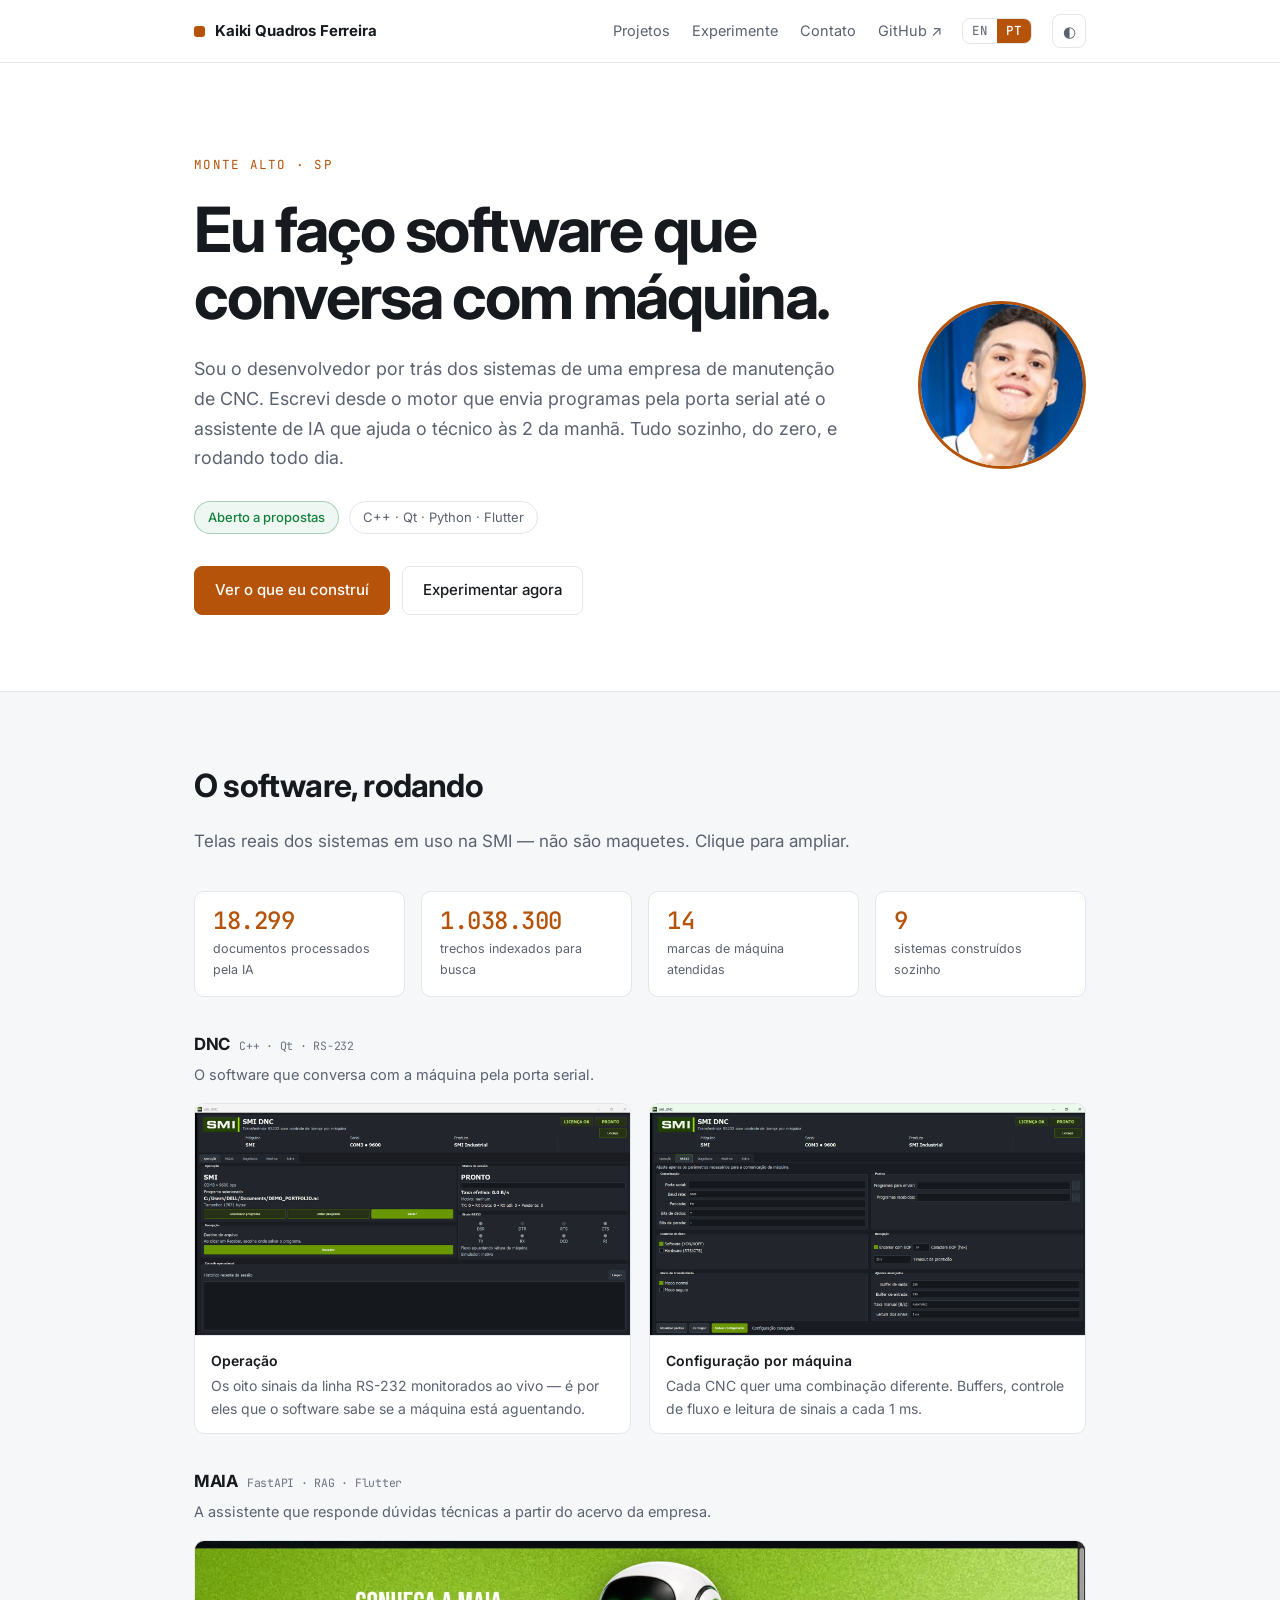
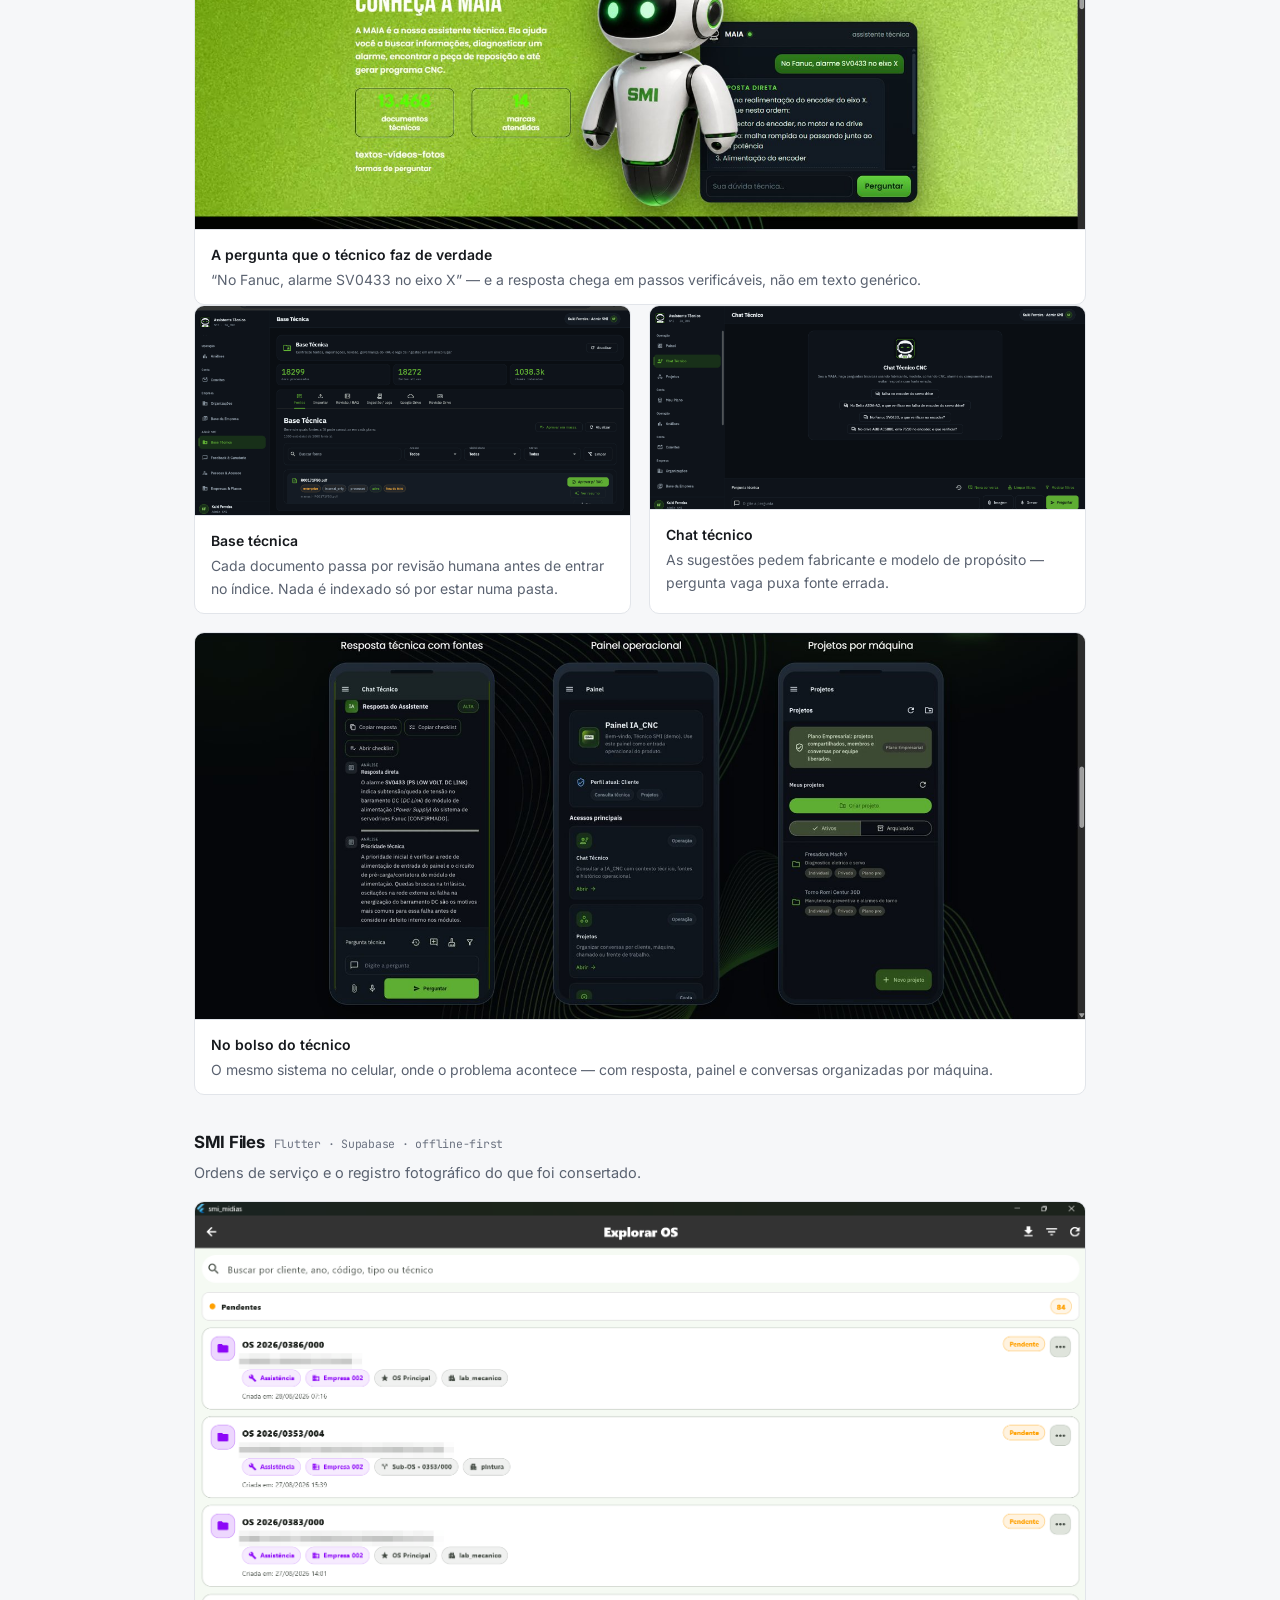
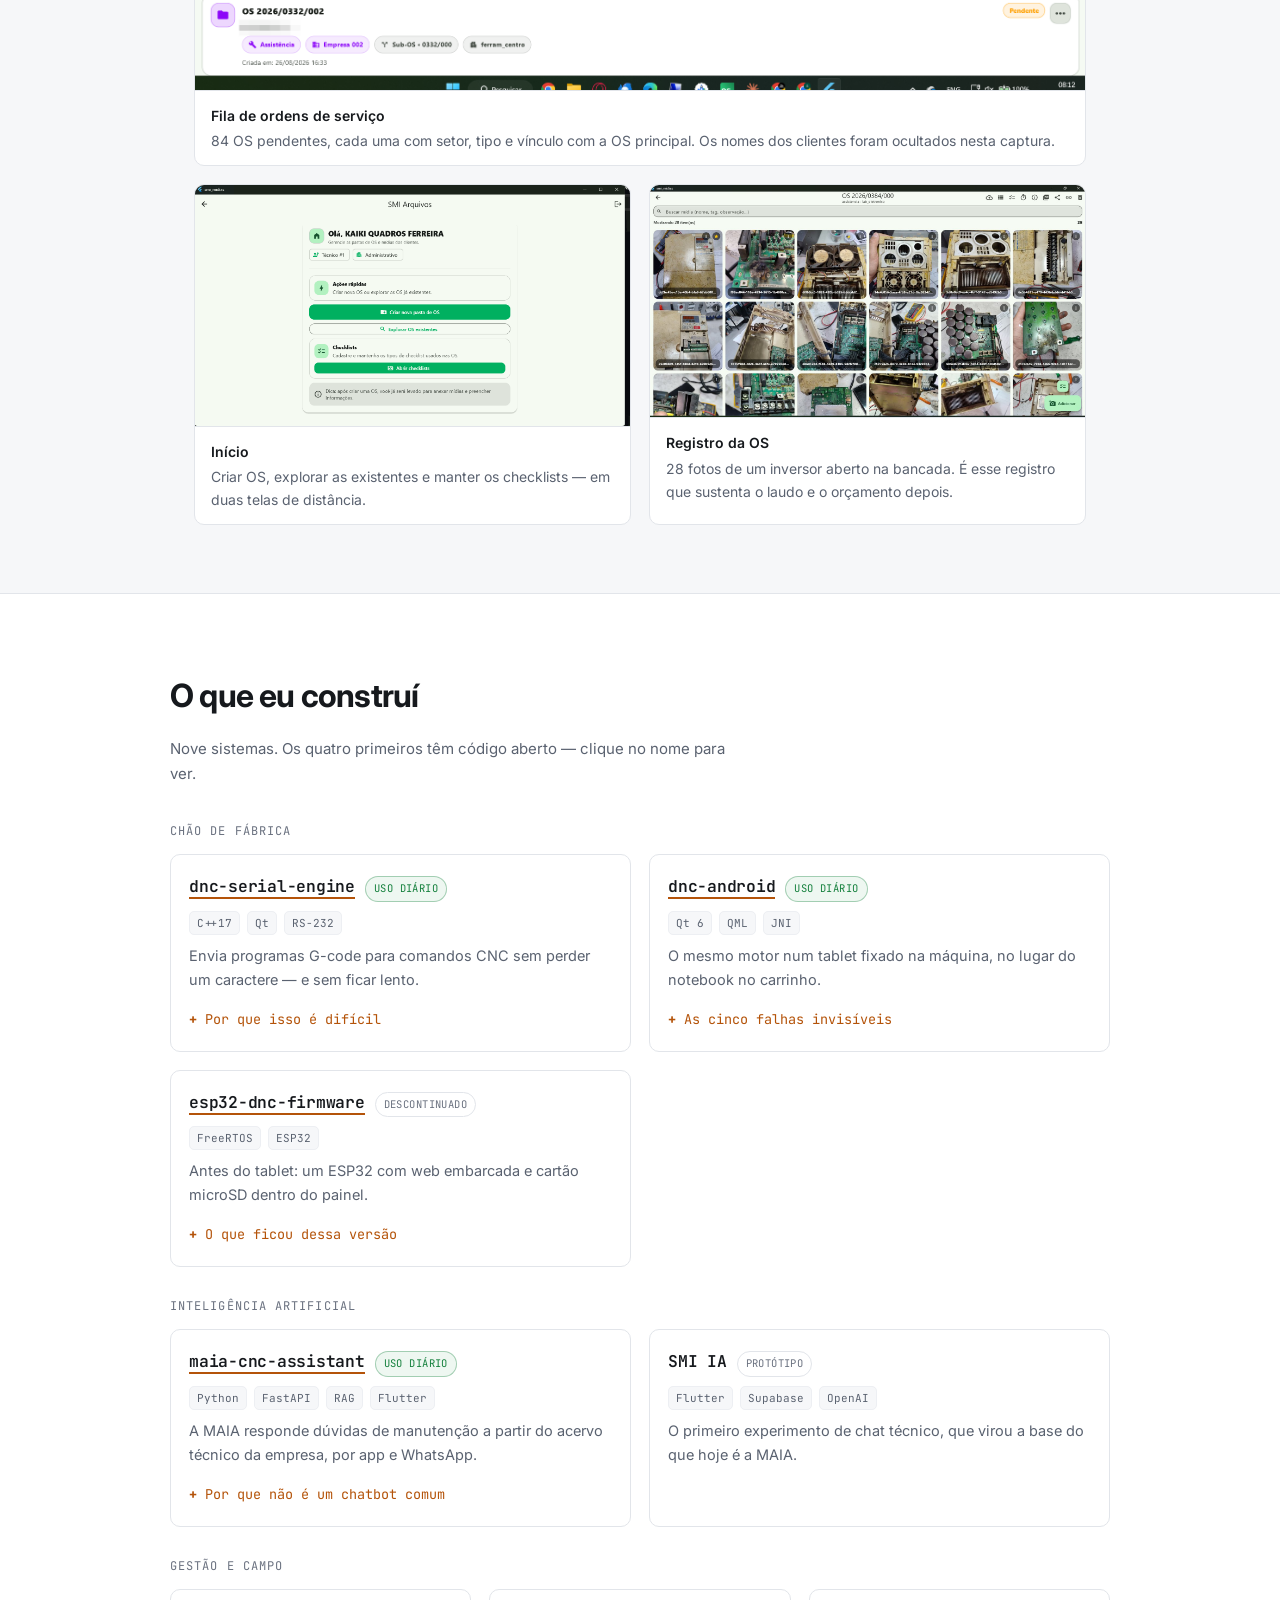
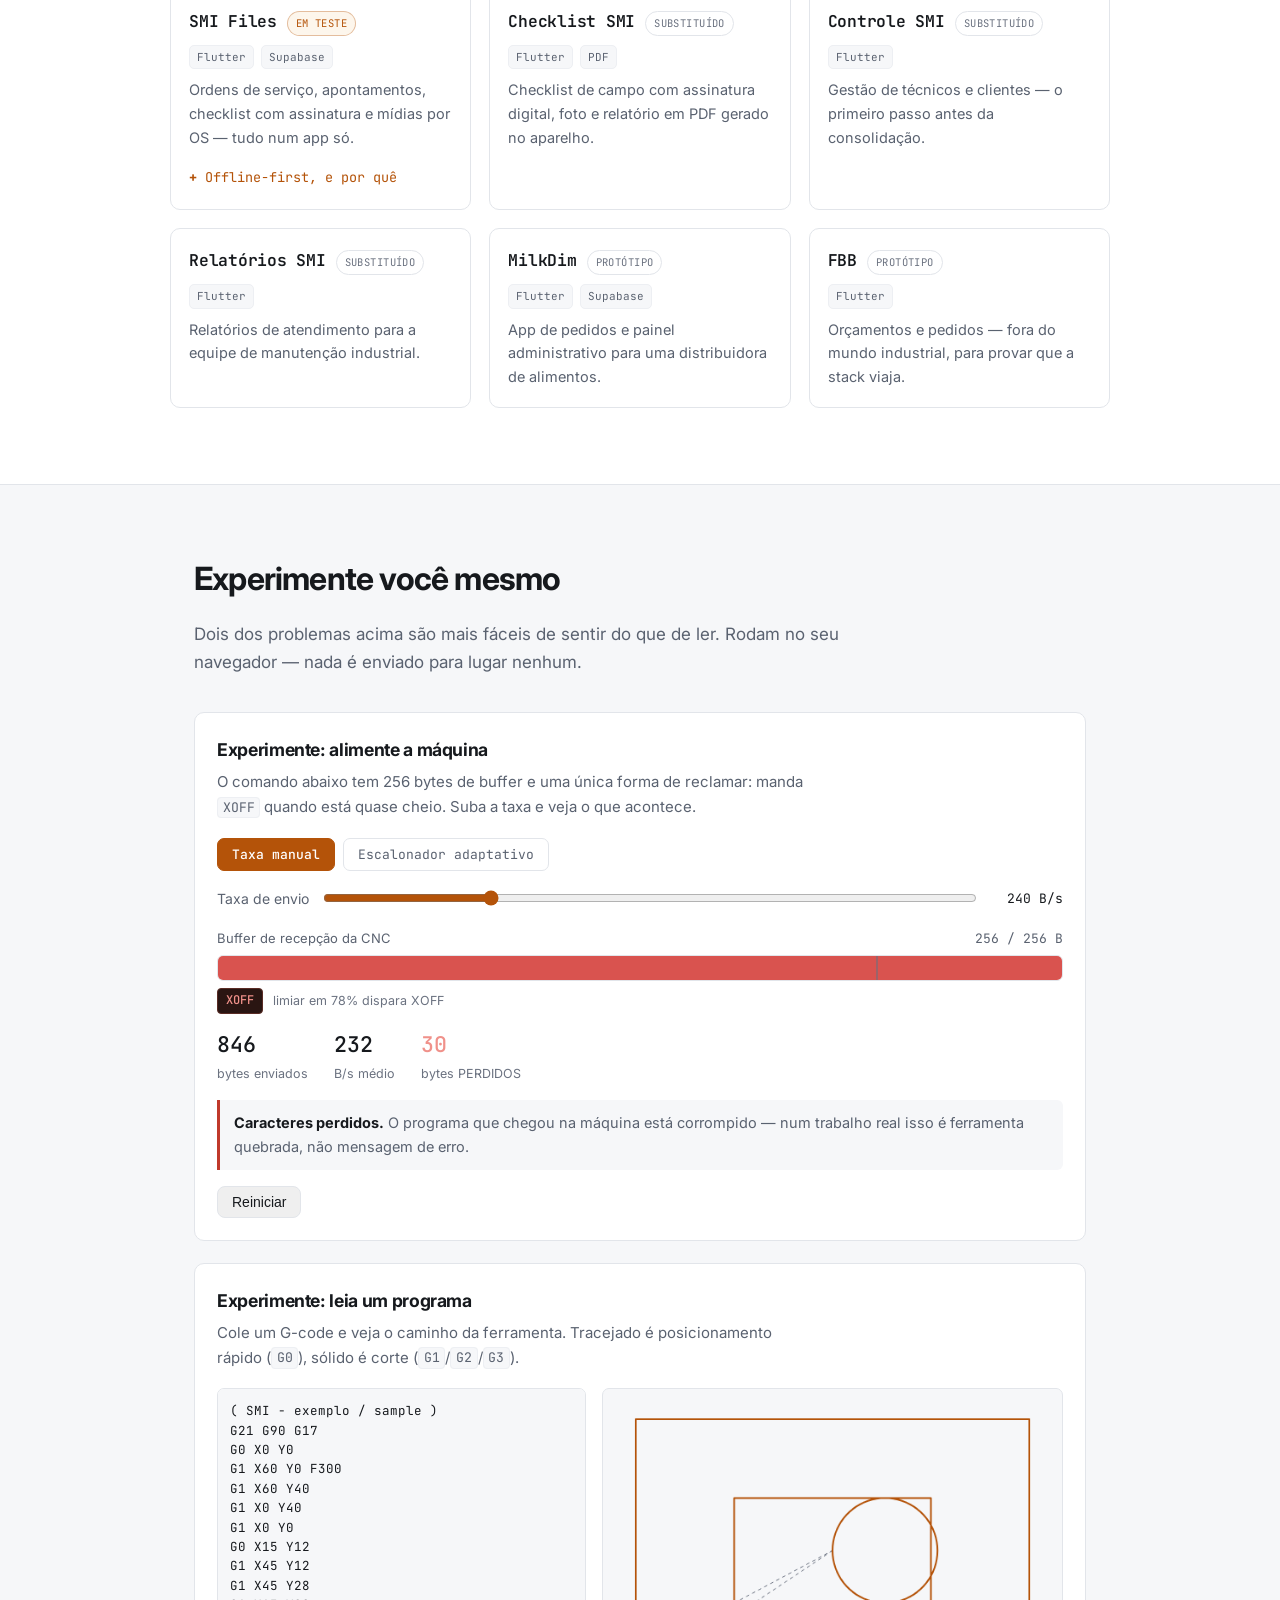
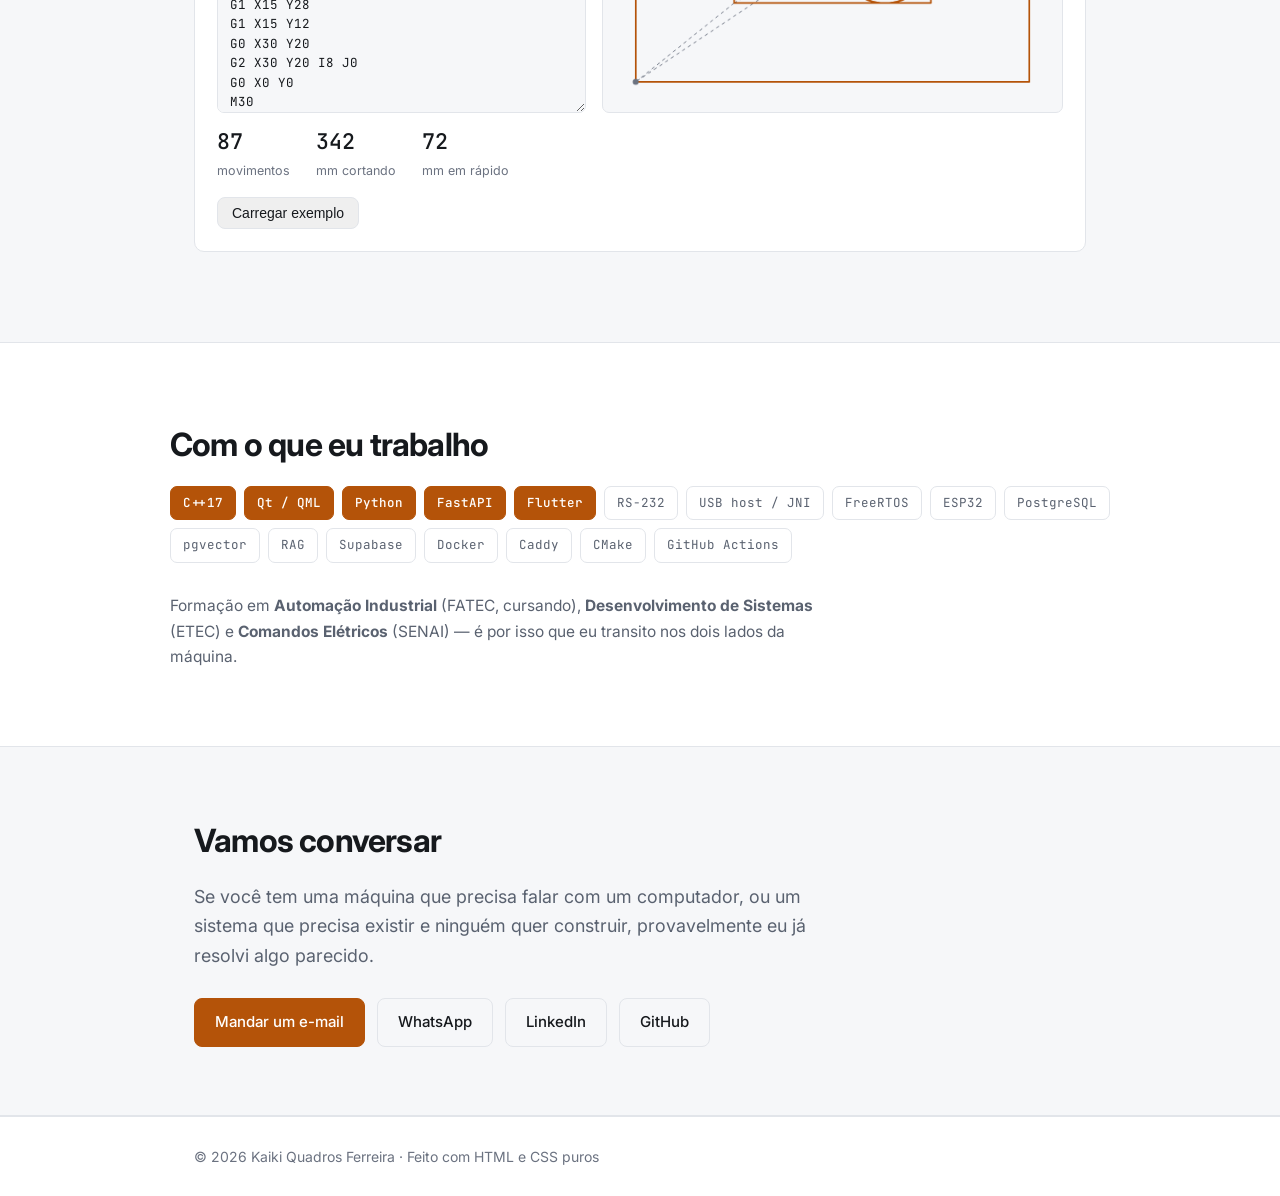
==== pt.html @ d622199d "Add the work-order queue with customer names obscured Pixelated rather than blurred: a gaussian blur" ====
<!doctype html>
<html lang="pt-BR">
<head>
<meta charset="utf-8">
<meta name="viewport" content="width=device-width, initial-scale=1">
<title>Kaiki Quadros Ferreira — Sistemas Industriais, Embarcados e IA</title>
<meta name="description" content="Engenheiro de software que constrói sistemas para máquinas CNC: protocolos RS-232, clientes Android e desktop, e RAG sobre acervos técnicos. C++, Qt, QML, Python, FastAPI.">
<meta name="theme-color" content="#0d1117">
<link rel="icon" href="./favicon.svg" type="image/svg+xml">

<meta property="og:type" content="website">
<meta property="og:title" content="Kaiki Quadros Ferreira — Sistemas Industriais, Embarcados e IA">
<meta property="og:description" content="Engenheiro de software onde o software encontra a máquina. Protocolos seriais de CNC, clientes Android e desktop, e IA sobre acervos técnicos.">
<meta property="og:url" content="https://dev-kaiki.github.io/pt.html">
<meta name="twitter:card" content="summary">

<link rel="alternate" hreflang="en" href="https://dev-kaiki.github.io/">
<link rel="alternate" hreflang="pt-BR" href="https://dev-kaiki.github.io/pt.html">
<link rel="alternate" hreflang="x-default" href="https://dev-kaiki.github.io/">

<link rel="preconnect" href="https://fonts.googleapis.com">
<link rel="preconnect" href="https://fonts.gstatic.com" crossorigin>
<link href="https://fonts.googleapis.com/css2?family=Inter:wght@400;500;600;700&family=JetBrains+Mono:wght@400;500&display=swap" rel="stylesheet">
<link rel="stylesheet" href="./styles.css">
</head>
<body>

<a class="skip" href="#main">Pular para o conteúdo</a>

<header class="topbar">
  <div class="wrap row">
    <a class="brand" href="./pt.html"><span class="brand-mark"></span>Kaiki&nbsp;Quadros&nbsp;Ferreira</a>
    <nav class="nav">
      <a href="#work">Projetos</a>
      <a href="#demos">Experimente</a>
      <a href="#contact">Contato</a>
      <a class="ext" href="https://github.com/dev-kaiki" target="_blank" rel="noopener">GitHub ↗</a>
    </nav>
    <p class="lang" aria-label="Idioma">
      <a href="./" hreflang="en" lang="en">EN</a><span class="lang-on" aria-current="true">PT</span>
    </p>
    <button id="theme" class="icon-btn" aria-label="Alternar tema" title="Alternar tema">◐</button>
  </div>
</header>

<main id="main">

  <!-- ============ HERO ============ -->
  <section class="hero">
    <div class="wrap hero-grid">
      <div>
        <p class="kicker">Monte Alto · SP</p>
        <h1>Eu faço software que<br>conversa com máquina.</h1>
        <p class="lede">
          Sou o desenvolvedor por trás dos sistemas de uma empresa de manutenção de CNC. Escrevi
          desde o motor que envia programas pela porta serial até o assistente de IA que ajuda o
          técnico às 2 da manhã. Tudo sozinho, do zero, e rodando todo dia.
        </p>
        <p class="meta">
          <span class="pill pill-on">Aberto a propostas</span>
          <span class="pill">C++ · Qt · Python · Flutter</span>
        </p>
        <p class="cta">
          <a class="btn btn-primary" href="#work">Ver o que eu construí</a>
          <a class="btn" href="#demos">Experimentar agora</a>
        </p>
      </div>
      <img class="avatar" src="./assets/kaiki.jpg" alt="Kaiki Quadros Ferreira" width="440" height="440">
    </div>
  </section>

  <!-- ============ VITRINE ============ -->
  <section class="band">
    <div class="wrap">
      <h2 class="band-title">O software, rodando</h2>
      <p class="band-lede">
        Telas reais dos sistemas em uso na SMI — não são maquetes. Clique para ampliar.
      </p>

      <div class="figures">
        <div class="fig"><b>18.299</b><span>documentos processados pela IA</span></div>
        <div class="fig"><b>1.038.300</b><span>trechos indexados para busca</span></div>
        <div class="fig"><b>14</b><span>marcas de máquina atendidas</span></div>
        <div class="fig"><b>9</b><span>sistemas construídos sozinho</span></div>
      </div>

      <div class="shot-group">
        <h3>DNC<span class="st">C++ · Qt · RS-232</span></h3>
        <p class="gl">O software que conversa com a máquina pela porta serial.</p>
        <div class="shots-2">
          <figure class="shot">
            <img src="./assets/dnc-operacao.png" alt="Tela de operação do DNC: programa carregado, status da sessão e LEDs dos sinais RS-232" loading="lazy">
            <figcaption><b>Operação</b>Os oito sinais da linha RS-232 monitorados ao vivo — é por eles que o software sabe se a máquina está aguentando.</figcaption>
          </figure>
          <figure class="shot">
            <img src="./assets/dnc-rs232.png" alt="Configuração RS-232: baud, paridade, controle de fluxo, EOF, buffers e timing" loading="lazy">
            <figcaption><b>Configuração por máquina</b>Cada CNC quer uma combinação diferente. Buffers, controle de fluxo e leitura de sinais a cada 1&nbsp;ms.</figcaption>
          </figure>
        </div>
      </div>

      <div class="shot-group">
        <h3>MAIA<span class="st">FastAPI · RAG · Flutter</span></h3>
        <p class="gl">A assistente que responde dúvidas técnicas a partir do acervo da empresa.</p>
        <figure class="shot">
          <img src="./assets/maia-apresentacao.jpg" alt="Apresentação da MAIA com exemplo de pergunta sobre alarme SV0433 em comando Fanuc e a resposta técnica" loading="lazy">
          <figcaption><b>A pergunta que o técnico faz de verdade</b>“No Fanuc, alarme SV0433 no eixo X” — e a resposta chega em passos verificáveis, não em texto genérico.</figcaption>
        </figure>
        <div class="shots-2">
          <figure class="shot">
            <img src="./assets/maia-base-tecnica.png" alt="Painel da base técnica: 18.299 documentos processados, 18.272 fontes ativas e 1.038.300 trechos indexados" loading="lazy">
            <figcaption><b>Base técnica</b>Cada documento passa por revisão humana antes de entrar no índice. Nada é indexado só por estar numa pasta.</figcaption>
          </figure>
          <figure class="shot">
            <img src="./assets/maia-chat.png" alt="Tela inicial do chat técnico da MAIA com sugestões de perguntas sobre encoder, servo drive e alarmes" loading="lazy">
            <figcaption><b>Chat técnico</b>As sugestões pedem fabricante e modelo de propósito — pergunta vaga puxa fonte errada.</figcaption>
          </figure>
        </div>
        <figure class="shot" style="margin-top:18px">
          <img src="./assets/maia-mobile.jpg" alt="Três telas do aplicativo móvel: resposta com fontes, painel operacional e projetos por máquina" loading="lazy">
          <figcaption><b>No bolso do técnico</b>O mesmo sistema no celular, onde o problema acontece — com resposta, painel e conversas organizadas por máquina.</figcaption>
        </figure>
      </div>

      <div class="shot-group">
        <h3>SMI Files<span class="st">Flutter · Supabase · offline-first</span></h3>
        <p class="gl">Ordens de serviço e o registro fotográfico do que foi consertado.</p>
        <figure class="shot">
          <img src="./assets/smifiles-os.png" alt="Lista de ordens de serviço pendentes, com número, setor e data de cada uma; os nomes dos clientes estão ocultados" loading="lazy">
          <figcaption><b>Fila de ordens de serviço</b>84 OS pendentes, cada uma com setor, tipo e vínculo com a OS principal. Os nomes dos clientes foram ocultados nesta captura.</figcaption>
        </figure>
        <div class="shots-2" style="margin-top:18px">
          <figure class="shot">
            <img src="./assets/smifiles-home.png" alt="Tela inicial do SMI Files com ações para criar ordem de serviço, explorar OS e abrir checklists" loading="lazy">
            <figcaption><b>Início</b>Criar OS, explorar as existentes e manter os checklists — em duas telas de distância.</figcaption>
          </figure>
          <figure class="shot">
            <img src="./assets/smifiles-midias.jpg" alt="Galeria de 28 fotos de um inversor de frequência em manutenção, organizadas dentro de uma ordem de serviço" loading="lazy">
            <figcaption><b>Registro da OS</b>28 fotos de um inversor aberto na bancada. É esse registro que sustenta o laudo e o orçamento depois.</figcaption>
          </figure>
        </div>
      </div>
    </div>
  </section>

  <!-- ============ PROJETOS ============ -->
  <section id="work" class="wrap section">
    <h2 class="sec-title">O que eu construí</h2>
    <p class="sec-note">
      Nove sistemas. Os quatro primeiros têm código aberto — clique no nome para ver.
    </p>

    <p class="subhead">Chão de fábrica</p>
    <div class="pgrid">

      <article class="card">
        <div class="card-h">
          <h3><a href="https://github.com/dev-kaiki/dnc-serial-engine" target="_blank" rel="noopener">dnc-serial-engine</a></h3>
          <span class="badge-state is-live">uso diário</span>
        </div>
        <p class="tags"><span>C++17</span><span>Qt</span><span>RS-232</span></p>
        <p>Envia programas G-code para comandos CNC sem perder um caractere — e sem ficar lento.</p>
        <details class="more">
          <summary>Por que isso é difícil</summary>
          <div class="more-body">
            <p>
              Um comando dos anos 80 tem alguns kilobytes de buffer e nenhuma forma de dizer o
              quanto está cheio. Você recebe um único aviso — <code>XOFF</code> — e ele chega atrasado.
            </p>
            <p>
              Rápido demais, a máquina perde caracteres em silêncio enquanto corta aço. Devagar
              demais, um trabalho de 40 minutos vira quatro horas. O motor trata isso como
              <strong>malha de controle</strong>: acelera enquanto a máquina drena, recua no instante
              do <code>XOFF</code>.
            </p>
            <p>
              O <a href="https://github.com/dev-kaiki/dnc-serial-engine/tree/main/docs/engineering-log" target="_blank" rel="noopener">diário de engenharia</a>
              registra a depuração em máquina rodando — inclusive a correção que criou um novo problema.
            </p>
          </div>
        </details>
      </article>

      <article class="card">
        <div class="card-h">
          <h3><a href="https://github.com/dev-kaiki/dnc-android" target="_blank" rel="noopener">dnc-android</a></h3>
          <span class="badge-state is-live">uso diário</span>
        </div>
        <p class="tags"><span>Qt 6</span><span>QML</span><span>JNI</span></p>
        <p>O mesmo motor num tablet fixado na máquina, no lugar do notebook no carrinho.</p>
        <details class="more">
          <summary>As cinco falhas invisíveis</summary>
          <div class="more-body">
            <p>
              Android não tem porta serial. Para chegar no RS-232 é USB OTG, chip FTDI e uma ponte
              JNI até uma biblioteca Java.
            </p>
            <p>
              Receber funcionou de primeira. Enviar, não — e <strong>nenhuma das cinco causas gerava
              erro</strong>: um timeout zerado prendia a thread de leitura e as escritas sumiam em
              silêncio; um poller disputava a conexão mil vezes por segundo sem lock; e um pedido de
              controle de fluxo era recusado por divergência de nome, seguindo como se tivesse dado certo.
            </p>
            <p>
              Essa última eu confirmei lendo o <em>bytecode</em> da biblioteca.
            </p>
          </div>
        </details>
      </article>

      <article class="card">
        <div class="card-h">
          <h3><a href="https://github.com/dev-kaiki/esp32-dnc-firmware" target="_blank" rel="noopener">esp32-dnc-firmware</a></h3>
          <span class="badge-state">descontinuado</span>
        </div>
        <p class="tags"><span>FreeRTOS</span><span>ESP32</span></p>
        <p>Antes do tablet: um ESP32 com web embarcada e cartão microSD dentro do painel.</p>
        <details class="more">
          <summary>O que ficou dessa versão</summary>
          <div class="more-body">
            <p>
              Seis tarefas FreeRTOS e buffers circulares sem trava separando a serial do cartão e do
              servidor web — para que uma escrita lenta no SD nunca interrompesse o fluxo de bytes
              indo para a máquina.
            </p>
            <p>
              O tablet substituiu o aparelho, mas o firmware continua público: é o mesmo problema
              resolvido em bare metal.
            </p>
          </div>
        </details>
      </article>

    </div>

    <p class="subhead">Inteligência artificial</p>
    <div class="pgrid">

      <article class="card">
        <div class="card-h">
          <h3><a href="https://github.com/dev-kaiki/maia-cnc-assistant" target="_blank" rel="noopener">maia-cnc-assistant</a></h3>
          <span class="badge-state is-live">uso diário</span>
        </div>
        <p class="tags"><span>Python</span><span>FastAPI</span><span>RAG</span><span>Flutter</span></p>
        <p>A MAIA responde dúvidas de manutenção a partir do acervo técnico da empresa, por app e WhatsApp.</p>
        <details class="more">
          <summary>Por que não é um chatbot comum</summary>
          <div class="more-body">
            <p>
              Quando um comando dispara alarme às 2 da manhã, a resposta existe — num PDF de 400
              páginas que ninguém consegue pesquisar, ou na cabeça do técnico que está dormindo.
            </p>
            <p>
              Resposta errada aqui machuca alguém, então existe uma <strong>política de segurança</strong>
              explícita antes de responder. Documento só entra na base depois de <strong>revisão
              humana</strong>. E há <strong>teto de custo</strong> de IA por requisição, por dia e por mês,
              para um loop de retry não queimar o orçamento de madrugada.
            </p>
            <p>118 testes automatizados rodando a cada commit.</p>
          </div>
        </details>
      </article>

      <article class="card">
        <div class="card-h">
          <h3><span class="nolink">SMI IA</span></h3>
          <span class="badge-state">protótipo</span>
        </div>
        <p class="tags"><span>Flutter</span><span>Supabase</span><span>OpenAI</span></p>
        <p>O primeiro experimento de chat técnico, que virou a base do que hoje é a MAIA.</p>
      </article>

    </div>

    <p class="subhead">Gestão e campo</p>
    <div class="pgrid pgrid-3">

      <article class="card">
        <div class="card-h">
          <h3><span class="nolink">SMI Files</span></h3>
          <span class="badge-state is-test">em teste</span>
        </div>
        <p class="tags"><span>Flutter</span><span>Supabase</span></p>
        <p>Ordens de serviço, apontamentos, checklist com assinatura e mídias por OS — tudo num app só.</p>
        <details class="more">
          <summary>Offline-first, e por quê</summary>
          <div class="more-body">
            <p>
              Técnico dentro de fábrica não tem sinal. O app grava local e mantém uma
              <strong>fila de sincronização com reenvio automático</strong>, então o trabalho nunca
              depende da rede.
            </p>
            <p>
              Antes disso eu tinha três aplicativos separados. Consolidei em um só quando ficou claro
              que manter três divergindo era pior que reescrever.
            </p>
          </div>
        </details>
      </article>

      <article class="card">
        <div class="card-h">
          <h3><span class="nolink">Checklist SMI</span></h3>
          <span class="badge-state">substituído</span>
        </div>
        <p class="tags"><span>Flutter</span><span>PDF</span></p>
        <p>Checklist de campo com assinatura digital, foto e relatório em PDF gerado no aparelho.</p>
      </article>

      <article class="card">
        <div class="card-h">
          <h3><span class="nolink">Controle SMI</span></h3>
          <span class="badge-state">substituído</span>
        </div>
        <p class="tags"><span>Flutter</span></p>
        <p>Gestão de técnicos e clientes — o primeiro passo antes da consolidação.</p>
      </article>

      <article class="card">
        <div class="card-h">
          <h3><span class="nolink">Relatórios SMI</span></h3>
          <span class="badge-state">substituído</span>
        </div>
        <p class="tags"><span>Flutter</span></p>
        <p>Relatórios de atendimento para a equipe de manutenção industrial.</p>
      </article>

      <article class="card">
        <div class="card-h">
          <h3><span class="nolink">MilkDim</span></h3>
          <span class="badge-state">protótipo</span>
        </div>
        <p class="tags"><span>Flutter</span><span>Supabase</span></p>
        <p>App de pedidos e painel administrativo para uma distribuidora de alimentos.</p>
      </article>

      <article class="card">
        <div class="card-h">
          <h3><span class="nolink">FBB</span></h3>
          <span class="badge-state">protótipo</span>
        </div>
        <p class="tags"><span>Flutter</span></p>
        <p>Orçamentos e pedidos — fora do mundo industrial, para provar que a stack viaja.</p>
      </article>

    </div>
  </section>

  <!-- ============ DEMOS ============ -->
  <section id="demos" class="band">
    <div class="wrap">
      <h2 class="sec-title">Experimente você mesmo</h2>
      <p class="band-lede">
        Dois dos problemas acima são mais fáceis de sentir do que de ler. Rodam no seu navegador —
        nada é enviado para lugar nenhum.
      </p>
      <noscript>
        <p class="verdict">Estas demonstrações precisam de JavaScript ativado.</p>
      </noscript>
      <div class="demo" id="demo-flow"></div>
      <div class="demo" id="demo-gcode"></div>
    </div>
  </section>

  <!-- ============ STACK ============ -->
  <section class="wrap section">
    <h2 class="sec-title">Com o que eu trabalho</h2>
    <p class="chips">
      <span class="chip chip-h">C++17</span>
      <span class="chip chip-h">Qt / QML</span>
      <span class="chip chip-h">Python</span>
      <span class="chip chip-h">FastAPI</span>
      <span class="chip chip-h">Flutter</span>
      <span class="chip">RS-232</span>
      <span class="chip">USB host / JNI</span>
      <span class="chip">FreeRTOS</span>
      <span class="chip">ESP32</span>
      <span class="chip">PostgreSQL</span>
      <span class="chip">pgvector</span>
      <span class="chip">RAG</span>
      <span class="chip">Supabase</span>
      <span class="chip">Docker</span>
      <span class="chip">Caddy</span>
      <span class="chip">CMake</span>
      <span class="chip">GitHub Actions</span>
    </p>
    <p class="note">
      Formação em <strong>Automação Industrial</strong> (FATEC, cursando), <strong>Desenvolvimento de
      Sistemas</strong> (ETEC) e <strong>Comandos Elétricos</strong> (SENAI) — é por isso que eu transito
      nos dois lados da máquina.
    </p>
  </section>

  <!-- ============ CONTATO ============ -->
  <section id="contact" class="band">
    <div class="wrap">
      <h2 class="sec-title">Vamos conversar</h2>
      <p class="lede">
        Se você tem uma máquina que precisa falar com um computador, ou um sistema que precisa
        existir e ninguém quer construir, provavelmente eu já resolvi algo parecido.
      </p>
      <p class="cta">
        <a class="btn btn-primary" href="mailto:kaikiiquadros091o@gmail.com">Mandar um e-mail</a>
        <a class="btn" href="https://wa.me/5516991666951" target="_blank" rel="noopener">WhatsApp</a>
        <a class="btn" href="https://www.linkedin.com/in/kaiki-ferreira/" target="_blank" rel="noopener">LinkedIn</a>
        <a class="btn" href="https://github.com/dev-kaiki" target="_blank" rel="noopener">GitHub</a>
      </p>
    </div>
  </section>

</main>

<footer class="foot">
  <div class="wrap">
    <p>© <span id="year">2026</span> Kaiki Quadros Ferreira · Feito com HTML e CSS puros</p>
  </div>
</footer>

<div class="lb" id="lb" role="dialog" aria-modal="true" aria-label="Imagem ampliada">
  <button class="lb-close" id="lb-close" aria-label="Fechar">×</button>
  <img id="lb-img" alt="">
</div>

<script src="./demos.js"></script>
<script>
(function () {
  var root = document.documentElement;
  var saved = null;
  try { saved = localStorage.getItem('theme'); } catch (e) {}
  if (saved) root.setAttribute('data-theme', saved);

  var btn = document.getElementById('theme');
  btn.addEventListener('click', function () {
    var current = root.getAttribute('data-theme');
    if (!current) {
      current = matchMedia('(prefers-color-scheme: dark)').matches ? 'dark' : 'light';
    }
    var next = current === 'dark' ? 'light' : 'dark';
    root.setAttribute('data-theme', next);
    try { localStorage.setItem('theme', next); } catch (e) {}
  });

  document.getElementById('year').textContent = new Date().getFullYear();

  // lightbox das capturas
  var lb = document.getElementById('lb'), lbImg = document.getElementById('lb-img');
  function close() { lb.classList.remove('is-open'); lbImg.removeAttribute('src'); }
  Array.prototype.forEach.call(document.querySelectorAll('.shot img'), function (img) {
    img.addEventListener('click', function () {
      lbImg.src = img.src; lbImg.alt = img.alt; lb.classList.add('is-open');
    });
  });
  document.getElementById('lb-close').addEventListener('click', close);
  lb.addEventListener('click', function (e) { if (e.target === lb) close(); });
  document.addEventListener('keydown', function (e) { if (e.key === 'Escape') close(); });
})();
</script>

</body>
</html>
---- styles.css ----
/* ---------- tokens (light is the base) ---------- */
:root {
  --bg:        #ffffff;
  --bg-alt:    #f6f7f9;
  --fg:        #16191d;
  --fg-muted:  #5a6270;
  --fg-faint:  #6b7280;
  --line:      #e2e5ea;
  --line-soft: #edeff3;
  --accent:    #b45309;
  --accent-fg: #ffffff;
  --accent-bg: #fdf6ec;
  --node:      #ffffff;
  --node-alt:  #fdf6ec;
  --node-mach: #eef1f5;
  --node-ai:   #f2f7f4;
  --ok:        #15803d;
  --ok-bg:     #eef7f1;

  --radius: 10px;
  --wrap: 940px;
  --mono: "JetBrains Mono", ui-monospace, SFMono-Regular, Menlo, Consolas, monospace;
  --sans: "Inter", -apple-system, BlinkMacSystemFont, "Segoe UI", Roboto, sans-serif;
}

@media (prefers-color-scheme: dark) {
  :root:not([data-theme="light"]) {
    --bg:        #0d1117;
    --bg-alt:    #12181f;
    --fg:        #e7ecf2;
    --fg-muted:  #9aa5b4;
    --fg-faint:  #7d8899;
    --line:      #232c37;
    --line-soft: #1a222c;
    --accent:    #f0a842;
    --accent-fg: #1a1206;
    --accent-bg: #1f1809;
    --node:      #141c25;
    --node-alt:  #1f1809;
    --node-mach: #1a222c;
    --node-ai:   #10201a;
    --ok:        #5dd39e;
    --ok-bg:     #0f2119;
  }
}

:root[data-theme="dark"] {
  --bg:        #0d1117;
  --bg-alt:    #12181f;
  --fg:        #e7ecf2;
  --fg-muted:  #9aa5b4;
  --fg-faint:  #7d8899;
  --line:      #232c37;
  --line-soft: #1a222c;
  --accent:    #f0a842;
  --accent-fg: #1a1206;
  --accent-bg: #1f1809;
  --node:      #141c25;
  --node-alt:  #1f1809;
  --node-mach: #1a222c;
  --node-ai:   #10201a;
  --ok:        #5dd39e;
  --ok-bg:     #0f2119;
}

/* ---------- base ---------- */
*, *::before, *::after { box-sizing: border-box; }

html { scroll-behavior: smooth; }
@media (prefers-reduced-motion: reduce) { html { scroll-behavior: auto; } }

body {
  margin: 0;
  background: var(--bg);
  color: var(--fg);
  font-family: var(--sans);
  font-size: 17px;
  line-height: 1.65;
  -webkit-font-smoothing: antialiased;
}

a { color: inherit; }
code {
  font-family: var(--mono);
  font-size: .88em;
  background: var(--bg-alt);
  border: 1px solid var(--line-soft);
  border-radius: 4px;
  padding: .1em .35em;
}
img { max-width: 100%; }

.wrap { max-width: var(--wrap); margin: 0 auto; padding: 0 24px; }

.skip {
  position: absolute; left: -9999px;
  background: var(--accent); color: var(--accent-fg);
  padding: 10px 16px; border-radius: 0 0 var(--radius) 0; z-index: 100;
}
.skip:focus { left: 0; top: 0; }

/* ---------- topbar ---------- */
.topbar {
  position: sticky; top: 0; z-index: 50;
  background: color-mix(in srgb, var(--bg) 88%, transparent);
  backdrop-filter: blur(10px);
  border-bottom: 1px solid var(--line);
}
.row { display: flex; align-items: center; gap: 20px; height: 62px; }

.brand {
  display: inline-flex; align-items: center; gap: 10px;
  font-weight: 700; letter-spacing: -.01em; text-decoration: none;
  font-size: 15px; white-space: nowrap;
}
.brand-mark {
  width: 11px; height: 11px; border-radius: 3px;
  background: var(--accent); flex: none;
}

.nav { margin-left: auto; display: flex; gap: 22px; font-size: 14.5px; }
.nav a { color: var(--fg-muted); text-decoration: none; }
.nav a:hover { color: var(--fg); }

.lang {
  display: flex; align-items: center; gap: 0;
  margin: 0; font-family: var(--mono); font-size: 12.5px;
  border: 1px solid var(--line); border-radius: 8px; overflow: hidden;
  flex: none;
}
.lang > * {
  padding: 6px 9px; line-height: 1;
  text-decoration: none; color: var(--fg-muted);
}
.lang > a:hover { color: var(--fg); background: var(--bg-alt); }
.lang .lang-on {
  background: var(--accent); color: var(--accent-fg); font-weight: 500;
}

.icon-btn {
  background: transparent; border: 1px solid var(--line);
  color: var(--fg-muted); border-radius: 8px;
  width: 34px; height: 34px; cursor: pointer; font-size: 15px;
  line-height: 1; flex: none;
}
.icon-btn:hover { color: var(--fg); border-color: var(--fg-faint); }

/* ---------- hero ---------- */
.hero { padding: 92px 0 76px; }
.kicker {
  margin: 0 0 20px;
  font-family: var(--mono); font-size: 12.5px;
  letter-spacing: .1em; text-transform: uppercase;
  color: var(--accent);
}
h1 {
  margin: 0 0 24px;
  font-size: clamp(2.3rem, 6vw, 3.9rem);
  line-height: 1.08; letter-spacing: -.035em; font-weight: 700;
}
.lede {
  margin: 0 0 28px; max-width: 60ch;
  font-size: 1.12rem; color: var(--fg-muted);
}
.meta { display: flex; flex-wrap: wrap; gap: 10px; margin: 0 0 32px; }
.pill {
  font-size: 13px; padding: 5px 13px; border-radius: 999px;
  border: 1px solid var(--line); color: var(--fg-muted);
}
.pill-on {
  color: var(--ok); background: var(--ok-bg);
  border-color: color-mix(in srgb, var(--ok) 32%, transparent);
  font-weight: 500;
}

.cta { display: flex; flex-wrap: wrap; gap: 12px; margin: 0; }
.btn {
  display: inline-block; text-decoration: none;
  padding: 11px 20px; border-radius: 8px;
  border: 1px solid var(--line); color: var(--fg);
  font-size: 15px; font-weight: 500;
}
.btn:hover { border-color: var(--fg-faint); background: var(--bg-alt); }
.btn-primary {
  background: var(--accent); border-color: var(--accent); color: var(--accent-fg);
}
.btn-primary:hover { background: var(--accent); border-color: var(--accent); opacity: .9; }
.btn-sm { padding: 7px 14px; font-size: 14px; }

/* ---------- bands & sections ---------- */
.band {
  background: var(--bg-alt);
  border-block: 1px solid var(--line);
  padding: 68px 0;
}
.section { padding: 76px 0; }

.band-title, .sec-title {
  margin: 0 0 14px;
  font-size: clamp(1.5rem, 3.4vw, 2rem);
  letter-spacing: -.025em; font-weight: 700;
}
.band-lede, .sec-note {
  margin: 0 0 36px; max-width: 62ch; color: var(--fg-muted);
}
.sec-note { font-size: 15px; }

/* ---------- diagram ---------- */
.diagram { margin: 0; overflow-x: auto; }
.diagram svg { display: block; min-width: 660px; width: 100%; height: auto; }

.node { fill: var(--node); stroke: var(--line); stroke-width: 1.5; }
.node-alt { fill: var(--node-alt); stroke: var(--accent); }
.node-machine { fill: var(--node-mach); stroke: var(--fg-faint); }
.node-ai { fill: var(--node-ai); stroke: var(--ok); }

.node-t {
  fill: var(--fg); font-family: var(--mono); font-size: 13px;
  font-weight: 500; text-anchor: middle;
}
.node-t.sm { font-size: 12px; }
.node-s {
  fill: var(--fg-muted); font-family: var(--sans);
  font-size: 11.5px; text-anchor: middle;
}
.edge { fill: none; stroke: var(--fg-faint); stroke-width: 1.5; }
.edge.dash { stroke-dasharray: 5 4; }
.head { fill: var(--fg-faint); }
.edge-t {
  fill: var(--fg-faint); font-family: var(--mono);
  font-size: 11px; text-anchor: middle;
}
.edge-t.rot { text-anchor: start; }

/* ---------- projects ---------- */
.proj {
  border-top: 1px solid var(--line);
  padding: 34px 0 30px;
}
.proj:last-of-type { border-bottom: 1px solid var(--line); }

.proj-h {
  display: flex; flex-wrap: wrap; align-items: baseline;
  gap: 8px 18px; margin-bottom: 14px;
}
.proj-h h3 { margin: 0; font-size: 1.28rem; letter-spacing: -.02em; }
.proj-h h3 a {
  font-family: var(--mono); font-weight: 600;
  text-decoration: none; border-bottom: 2px solid var(--accent);
  padding-bottom: 1px;
}
.proj-h h3 a:hover { color: var(--accent); }

.tags { display: flex; flex-wrap: wrap; gap: 7px; margin: 0; }
.tags span {
  font-family: var(--mono); font-size: 11.5px;
  padding: 3px 9px; border-radius: 5px;
  background: var(--bg-alt); border: 1px solid var(--line-soft);
  color: var(--fg-muted);
}
.band .tags span { background: var(--bg); }

.proj p { margin: 0 0 14px; max-width: 68ch; }
.proj-lede { font-size: 1.06rem; font-weight: 500; }
.proj p:not(.proj-lede):not(.proj-links) { color: var(--fg-muted); }

.proj-hi {
  border-left: 3px solid var(--accent);
  background: var(--accent-bg);
  padding: 12px 16px; border-radius: 0 var(--radius) var(--radius) 0;
  font-size: 15.5px;
}
.proj-hi a { color: var(--accent); }

.proj-links {
  display: flex; align-items: center; flex-wrap: wrap;
  gap: 14px; margin-top: 20px !important;
}
.badge { height: 20px; }

/* ---------- stack grid ---------- */
.grid {
  display: grid; gap: 22px;
  grid-template-columns: repeat(auto-fit, minmax(230px, 1fr));
  margin-bottom: 34px;
}
.cell {
  background: var(--bg); border: 1px solid var(--line);
  border-radius: var(--radius); padding: 20px;
}
.cell h3 {
  margin: 0 0 8px; font-size: 14px;
  font-family: var(--mono); font-weight: 500; color: var(--accent);
}
.cell p { margin: 0; font-size: 14.5px; color: var(--fg-muted); line-height: 1.6; }

.note {
  margin: 0; max-width: 66ch;
  color: var(--fg-muted); font-size: 15.5px;
}

/* ---------- contact & footer ---------- */
.contact .lede { margin-bottom: 26px; }

.foot {
  border-top: 1px solid var(--line);
  padding: 28px 0; color: var(--fg-faint); font-size: 14px;
}
.foot p { margin: 0; }

/* ---------- responsive ---------- */
@media (max-width: 620px) {
  body { font-size: 16px; }
  .hero { padding: 60px 0 52px; }
  .section, .band { padding: 52px 0; }
  .nav { gap: 13px; font-size: 13.5px; }
  .nav .ext { display: none; }
  .lang { font-size: 11.5px; }
  .lang > * { padding: 5px 6px; }
  .row { gap: 12px; }
  .brand { font-size: 0; gap: 0; }
  .brand-mark { width: 13px; height: 13px; }
}

/* Abaixo de 430px a barra nao comporta 3 links + idioma + tema sem empurrar
   o botao de tema para fora da viewport: o link de contato sai (a secao
   continua alcancavel rolando e pelo rodape). */
@media (max-width: 430px) {
  .nav { gap: 11px; font-size: 13px; }
  .nav a[href="#contact"] { display: none; }
  .row { gap: 9px; }
  .wrap { padding: 0 16px; }
}

/* ---------- interactive demos ---------- */
.demo {
  background: var(--bg);
  border: 1px solid var(--line);
  border-radius: var(--radius);
  padding: 22px;
  margin-bottom: 22px;
}
.band .demo { background: var(--bg); }

.demo-head h3 {
  margin: 0 0 6px; font-size: 1.1rem; letter-spacing: -.02em;
}
.demo-head p {
  margin: 0 0 18px; color: var(--fg-muted);
  font-size: 15px; max-width: 66ch;
}

.demo-modes { display: flex; gap: 8px; margin-bottom: 16px; flex-wrap: wrap; }
.dm-btn {
  font-family: var(--mono); font-size: 13px;
  padding: 7px 14px; border-radius: 7px;
  border: 1px solid var(--line); background: transparent;
  color: var(--fg-muted); cursor: pointer;
}
.dm-btn:hover { color: var(--fg); border-color: var(--fg-faint); }
.dm-btn.is-on {
  background: var(--accent); border-color: var(--accent);
  color: var(--accent-fg); font-weight: 500;
}

.demo-rate {
  display: flex; align-items: center; gap: 12px;
  margin-bottom: 18px; flex-wrap: wrap;
}
.demo-rate label { font-size: 14px; color: var(--fg-muted); white-space: nowrap; }
.demo-rate input[type=range] { flex: 1; min-width: 140px; accent-color: var(--accent); }
.demo-rate output {
  font-family: var(--mono); font-size: 13px;
  min-width: 72px; text-align: right; color: var(--fg);
}

.buf { margin-bottom: 18px; }
.buf-label {
  display: flex; justify-content: space-between;
  font-size: 13px; color: var(--fg-muted); margin-bottom: 6px;
}
.buf-label span:last-child { font-family: var(--mono); }
.buf-track {
  position: relative; height: 26px;
  background: var(--bg-alt); border: 1px solid var(--line);
  border-radius: 6px; overflow: hidden;
}
.buf-fill {
  height: 100%; width: 0;
  background: var(--ok); transition: width .05s linear;
}
.buf-fill.is-hot { background: #d9534f; }
.buf-mark { position: absolute; top: 0; bottom: 0; width: 2px; background: var(--fg-faint); z-index: 2; opacity: .55; }
.buf-legend {
  display: flex; align-items: center; gap: 10px;
  margin-top: 7px; font-size: 12.5px; color: var(--fg-faint);
}
.sig {
  font-family: var(--mono); font-size: 12px; font-weight: 500;
  padding: 2px 8px; border-radius: 4px;
  background: var(--ok-bg); color: var(--ok);
  border: 1px solid color-mix(in srgb, var(--ok) 30%, transparent);
}
.sig.sig-off {
  background: #fdecea; color: #c0392b; border-color: #e8b4ae;
}
:root[data-theme="dark"] .sig.sig-off,
:root:not([data-theme="light"]) .sig.sig-off { background: #2a1512; color: #f0918a; border-color: #5a2c25; }

.stats { display: flex; flex-wrap: wrap; gap: 26px; margin-bottom: 14px; }
.stat b {
  display: block; font-family: var(--mono);
  font-size: 1.35rem; line-height: 1.2; font-weight: 500;
}
.stat span { font-size: 12.5px; color: var(--fg-faint); }
.stat-bad b { color: #c0392b; }
:root[data-theme="dark"] .stat-bad b,
:root:not([data-theme="light"]) .stat-bad b { color: #f0918a; }

.verdict {
  margin: 0 0 16px; padding: 11px 14px;
  border-left: 3px solid var(--line); background: var(--bg-alt);
  border-radius: 0 6px 6px 0;
  font-size: 14.5px; color: var(--fg-muted); min-height: 3.2em;
}
.verdict.is-bad { border-left-color: #c0392b; }
.verdict.is-good { border-left-color: var(--ok); }
.verdict b { color: var(--fg); }

.demo-actions { display: flex; gap: 10px; flex-wrap: wrap; }

/* g-code viewer */
.gc-grid {
  display: grid; gap: 16px; margin-bottom: 16px;
  grid-template-columns: minmax(0, 1fr) minmax(0, 1.25fr);
}
#gc-src {
  font-family: var(--mono); font-size: 12.5px; line-height: 1.55;
  width: 100%; min-height: 300px; resize: vertical;
  padding: 12px; border-radius: 7px;
  border: 1px solid var(--line);
  background: var(--bg-alt); color: var(--fg);
}
#gc-src:focus { outline: 2px solid var(--accent); outline-offset: -1px; }
.gc-canvas-wrap {
  border: 1px solid var(--line); border-radius: 7px;
  background: var(--bg-alt); padding: 8px;
  display: flex; align-items: center; justify-content: center;
}
#gc-canvas { width: 100%; height: auto; display: block; }

@media (max-width: 720px) {
  .gc-grid { grid-template-columns: 1fr; }
  #gc-src { min-height: 190px; }
  .demo { padding: 16px; }
  .stats { gap: 18px; }
}

/* ================= v2: vitrine visual e projetos compactos ================= */

/* --- hero mais pessoal --- */
.hero-grid {
  display: grid; gap: 34px; align-items: center;
  grid-template-columns: 1fr;
}
@media (min-width: 860px) {
  .hero-grid { grid-template-columns: 1fr auto; gap: 48px; }
}
.avatar {
  width: 168px; height: 168px; border-radius: 50%;
  object-fit: cover; border: 3px solid var(--accent);
  display: block;
}
.avatar-ph {
  width: 168px; height: 168px; border-radius: 50%;
  border: 2px dashed var(--line);
  display: grid; place-items: center; text-align: center;
  color: var(--fg-faint); font-size: 12px; padding: 18px;
  font-family: var(--mono); line-height: 1.5;
}

/* --- vitrine: capturas reais --- */
.shots { display: grid; gap: 26px; grid-template-columns: 1fr; }
/* Uma coluna de proposito: a 450px a interface capturada fica ilegivel, e a
   captura so convence se der para ler o que esta na tela. */

.shot {
  margin: 0; border: 1px solid var(--line);
  border-radius: var(--radius); overflow: hidden;
  background: var(--bg);
}
.shot img {
  display: block; width: 100%; height: auto;
  border-bottom: 1px solid var(--line);
  cursor: zoom-in;
}
.shot figcaption {
  padding: 13px 16px; font-size: 14px; color: var(--fg-muted);
}
.shot figcaption b { color: var(--fg); font-weight: 600; display: block; margin-bottom: 2px; }

/* lightbox */
.lb {
  position: fixed; inset: 0; z-index: 200;
  background: rgba(8,10,14,.93);
  display: none; place-items: center; padding: 3vmin;
}
.lb.is-open { display: grid; }
.lb img { max-width: 100%; max-height: 92vh; border-radius: 6px; }
.lb-close {
  position: absolute; top: 14px; right: 18px;
  background: transparent; border: 0; cursor: pointer;
  color: #fff; font-size: 30px; line-height: 1; padding: 6px 12px;
}

/* --- grid de projetos --- */
.pgrid { display: grid; gap: 18px; grid-template-columns: 1fr; }
@media (min-width: 700px) { .pgrid { grid-template-columns: 1fr 1fr; } }
@media (min-width: 1000px) { .pgrid.pgrid-3 { grid-template-columns: repeat(3, 1fr); } }

.card {
  border: 1px solid var(--line); border-radius: var(--radius);
  padding: 18px; background: var(--bg);
  display: flex; flex-direction: column; gap: 9px;
}
.band .card { background: var(--bg); }
.card-h { display: flex; align-items: baseline; gap: 10px; flex-wrap: wrap; }
.card-h h3 { margin: 0; font-size: 1.02rem; letter-spacing: -.015em; }
.card-h h3 a { font-family: var(--mono); font-weight: 600; text-decoration: none; border-bottom: 2px solid var(--accent); }
.card-h h3 a:hover { color: var(--accent); }
.card-h h3 span.nolink { font-family: var(--mono); font-weight: 600; }
.card p { margin: 0; font-size: 14.5px; color: var(--fg-muted); }
.card .tags span { font-size: 11px; padding: 2px 7px; }

.badge-state {
  font-family: var(--mono); font-size: 10.5px; letter-spacing: .04em;
  text-transform: uppercase; padding: 3px 8px; border-radius: 999px;
  border: 1px solid var(--line); color: var(--fg-faint);
  white-space: nowrap;
}
.badge-state.is-live { color: var(--ok); border-color: color-mix(in srgb, var(--ok) 35%, transparent); background: var(--ok-bg); }
.badge-state.is-test { color: var(--accent); border-color: color-mix(in srgb, var(--accent) 35%, transparent); background: var(--accent-bg); }

/* --- detalhes recolhidos --- */
details.more { margin-top: 4px; }
details.more > summary {
  cursor: pointer; list-style: none;
  font-size: 13.5px; color: var(--accent);
  font-family: var(--mono); padding: 3px 0;
}
details.more > summary::-webkit-details-marker { display: none; }
details.more > summary::before { content: "+ "; font-weight: 700; }
details.more[open] > summary::before { content: "– "; }
details.more > summary:hover { text-decoration: underline; }
details.more .more-body {
  padding-top: 9px; font-size: 14.5px; color: var(--fg-muted);
  line-height: 1.6;
}
details.more .more-body p { margin: 0 0 10px; }
details.more .more-body p:last-child { margin-bottom: 0; }

/* --- chips de stack --- */
.chips { display: flex; flex-wrap: wrap; gap: 8px; margin: 0 0 30px; }
.chip {
  font-family: var(--mono); font-size: 12.5px;
  padding: 6px 12px; border-radius: 7px;
  border: 1px solid var(--line); background: var(--bg);
  color: var(--fg-muted);
}
.chip-h {
  background: var(--accent); border-color: var(--accent);
  color: var(--accent-fg); font-weight: 500;
}

.subhead {
  font-size: 12px; font-family: var(--mono); text-transform: uppercase;
  letter-spacing: .09em; color: var(--fg-faint);
  margin: 30px 0 12px;
}

/* --- vitrine v3: galeria por sistema + numeros --- */
.shot-group { margin-bottom: 34px; }
.shot-group:last-child { margin-bottom: 0; }
.shot-group > h3 {
  margin: 0 0 4px; font-size: 1.05rem; letter-spacing: -.015em;
}
.shot-group > h3 .st {
  font-family: var(--mono); font-size: 11.5px; font-weight: 400;
  color: var(--fg-faint); margin-left: 9px;
}
.shot-group > p.gl {
  margin: 0 0 16px; font-size: 14.5px; color: var(--fg-muted); max-width: 68ch;
}
.shots-2 { display: grid; gap: 18px; grid-template-columns: 1fr; }
@media (min-width: 820px) { .shots-2 { grid-template-columns: 1fr 1fr; } }

/* faixa de numeros reais */
.figures {
  display: grid; gap: 16px; margin: 0 0 34px;
  grid-template-columns: repeat(2, 1fr);
}
@media (min-width: 700px) { .figures { grid-template-columns: repeat(4, 1fr); } }
.fig {
  border: 1px solid var(--line); border-radius: var(--radius);
  padding: 16px 18px; background: var(--bg);
}
.fig b {
  display: block; font-family: var(--mono);
  font-size: 1.5rem; line-height: 1.1; font-weight: 500;
  color: var(--accent); letter-spacing: -.02em;
}
.fig span { font-size: 12.5px; color: var(--fg-muted); display: block; margin-top: 5px; }
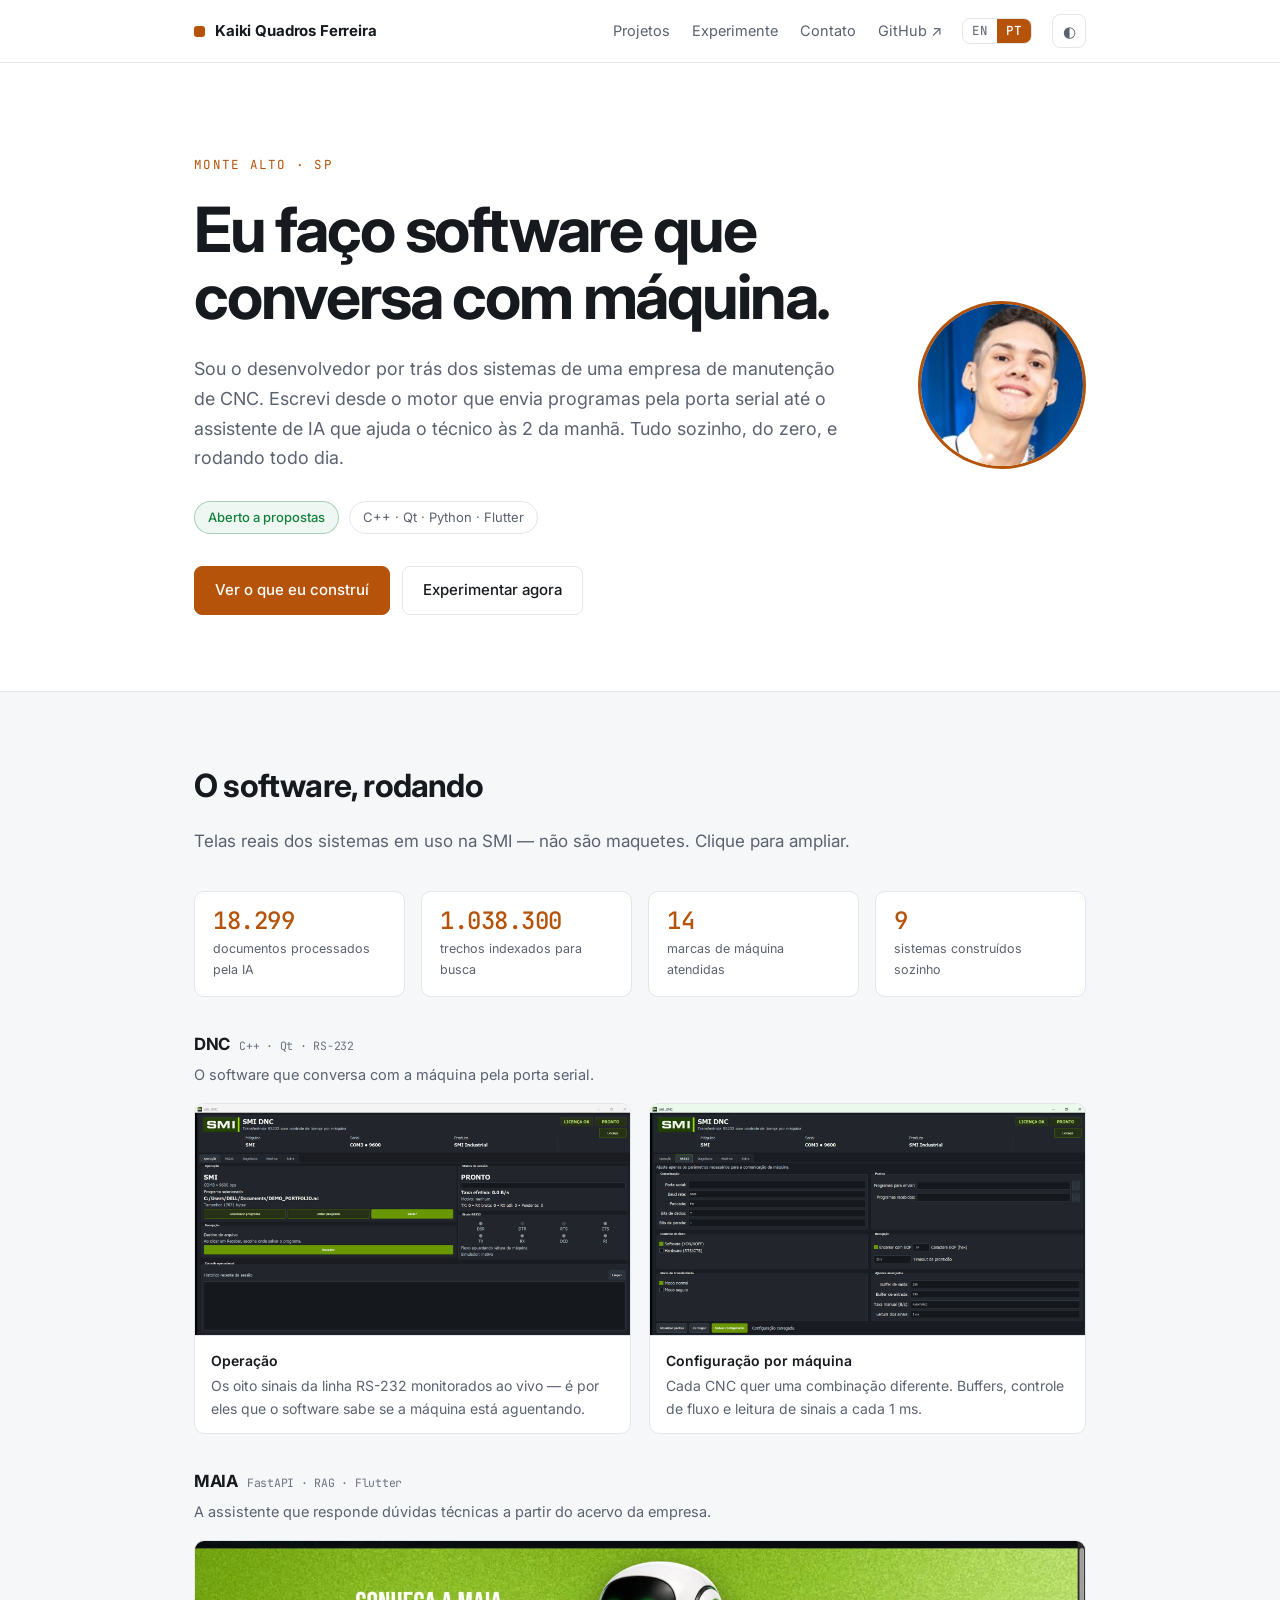
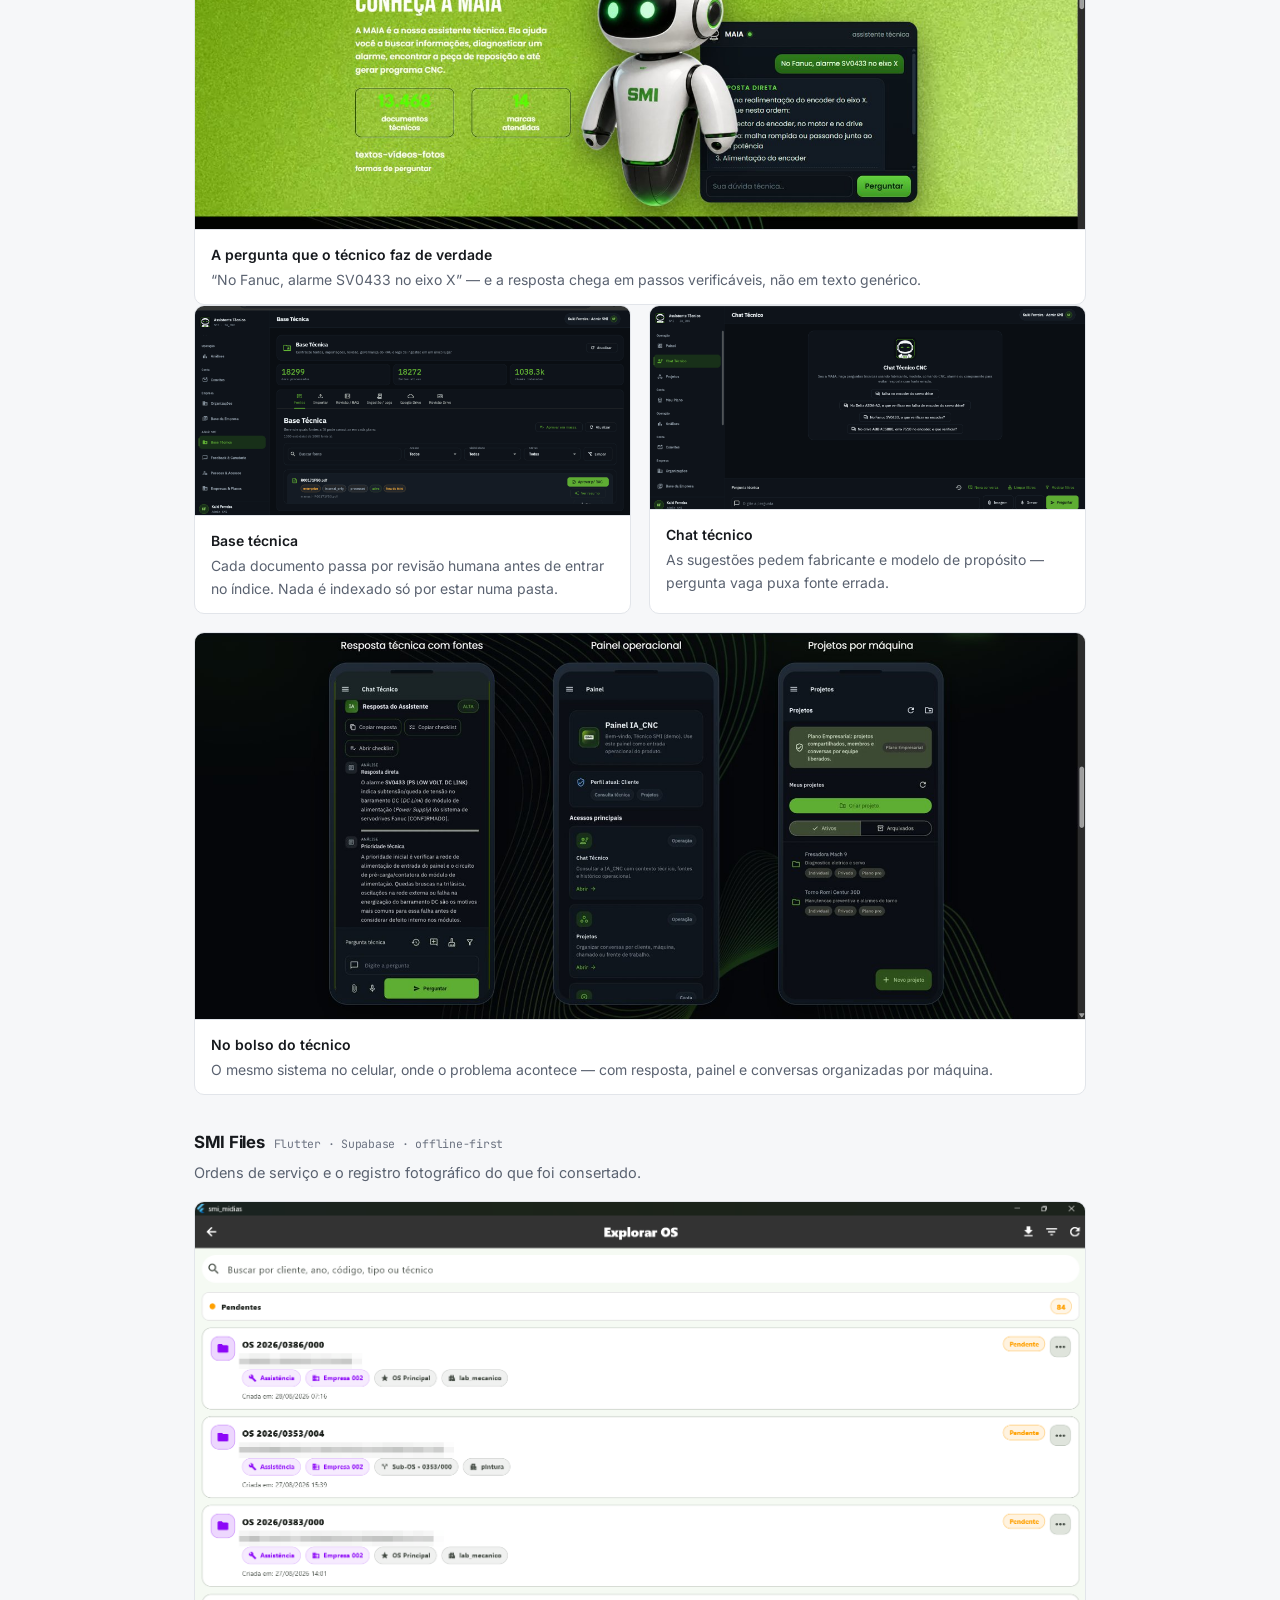
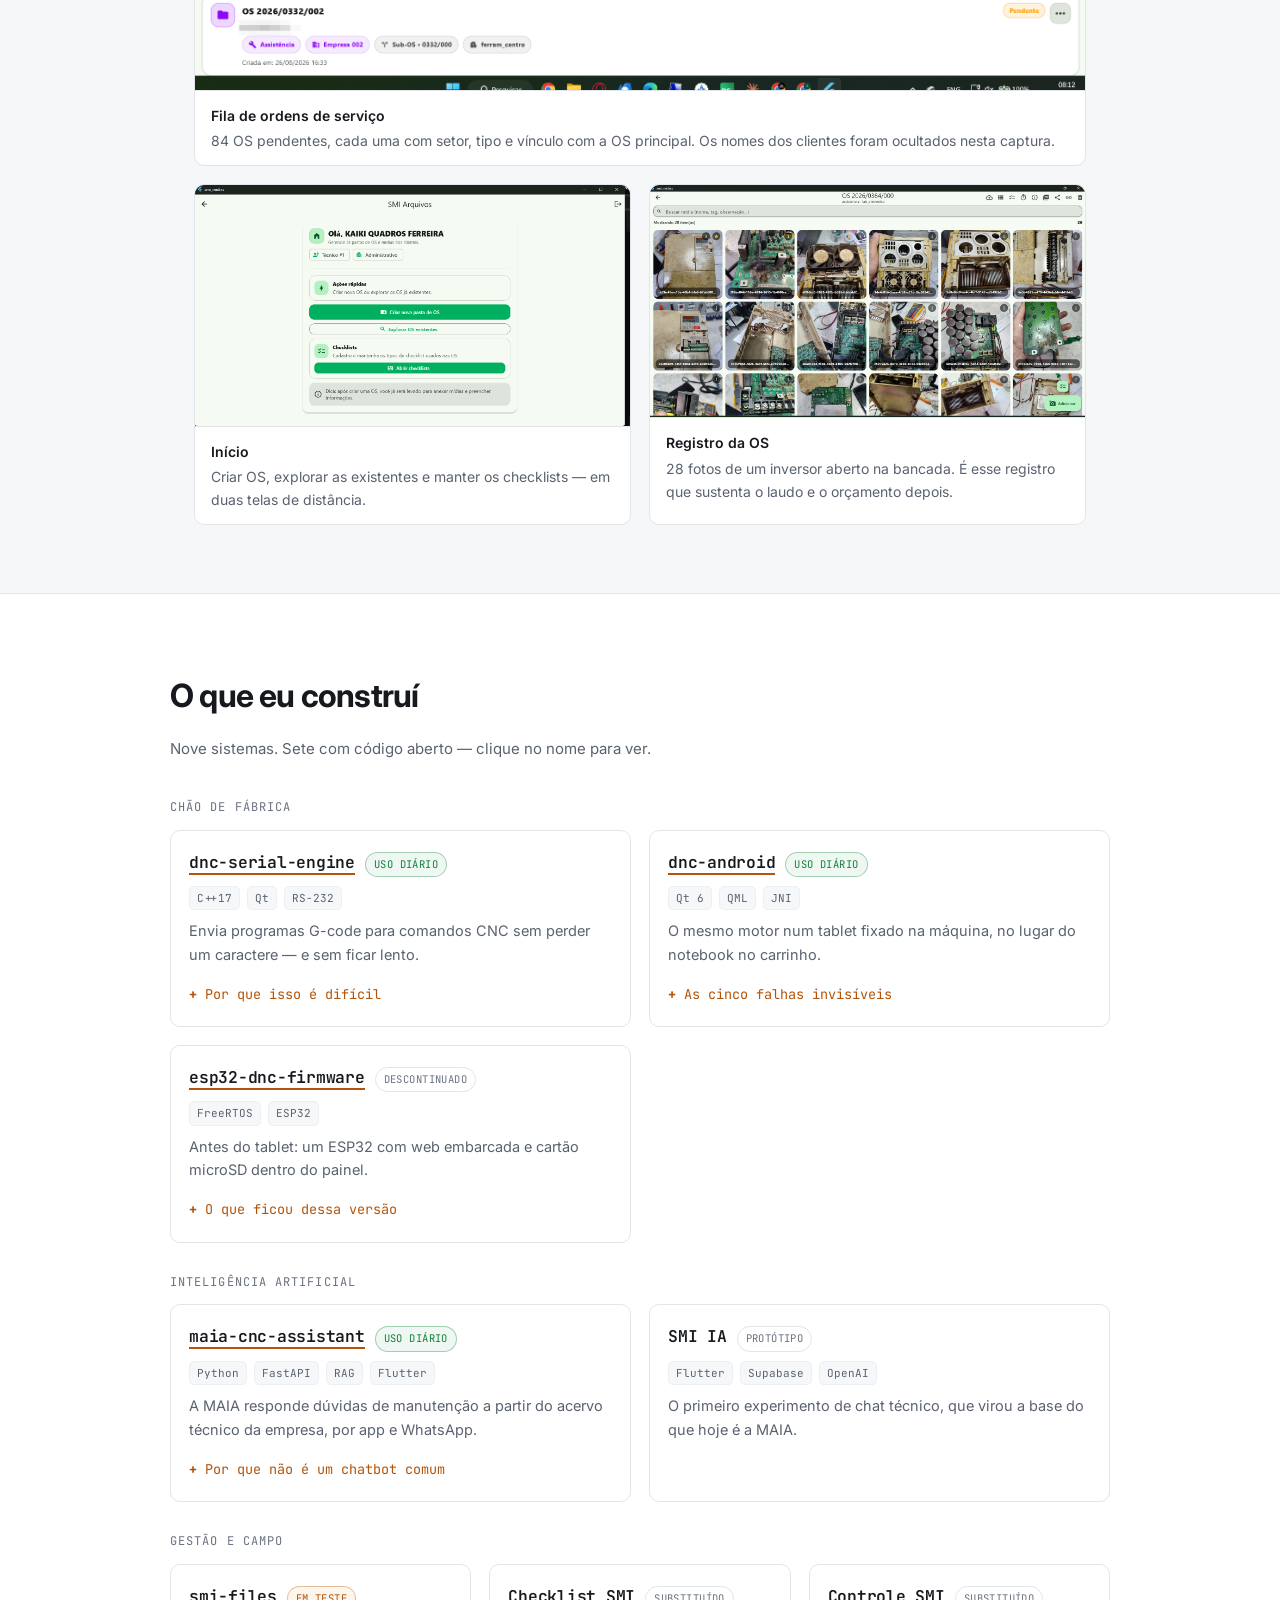
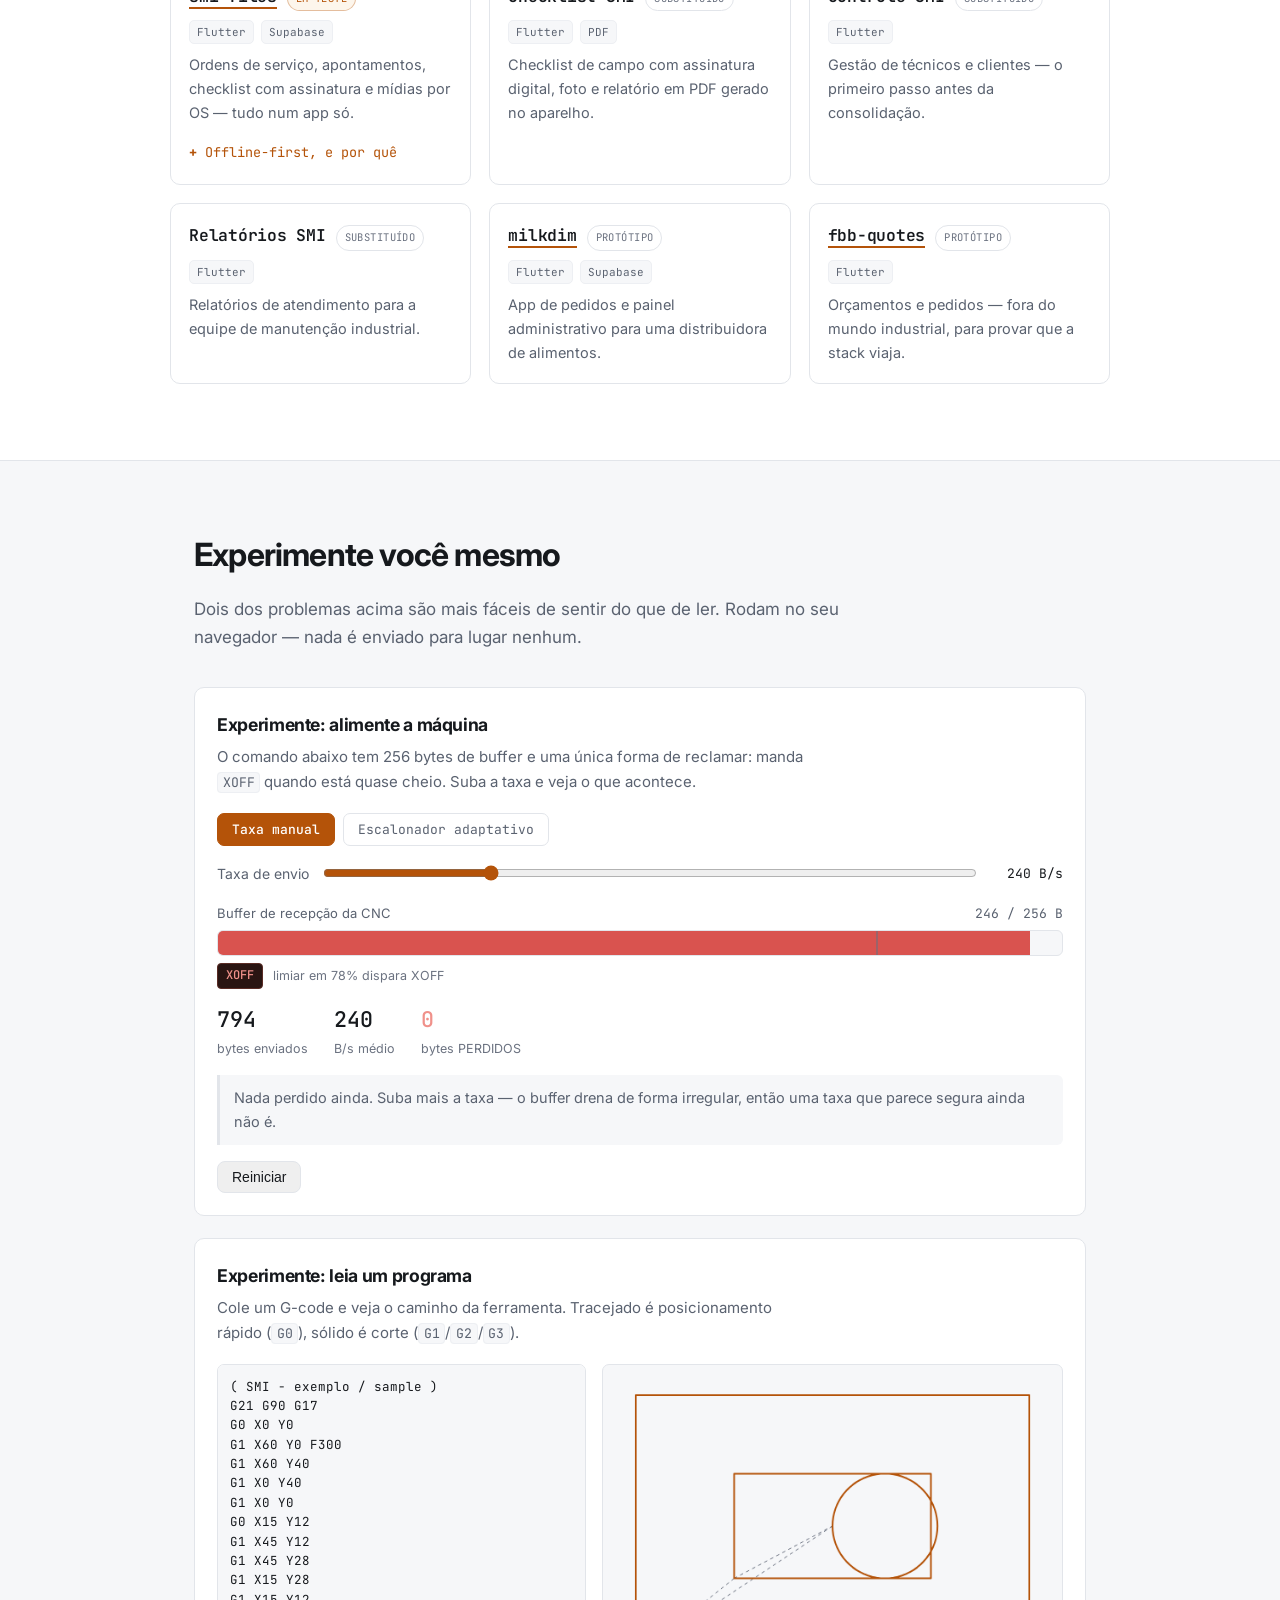
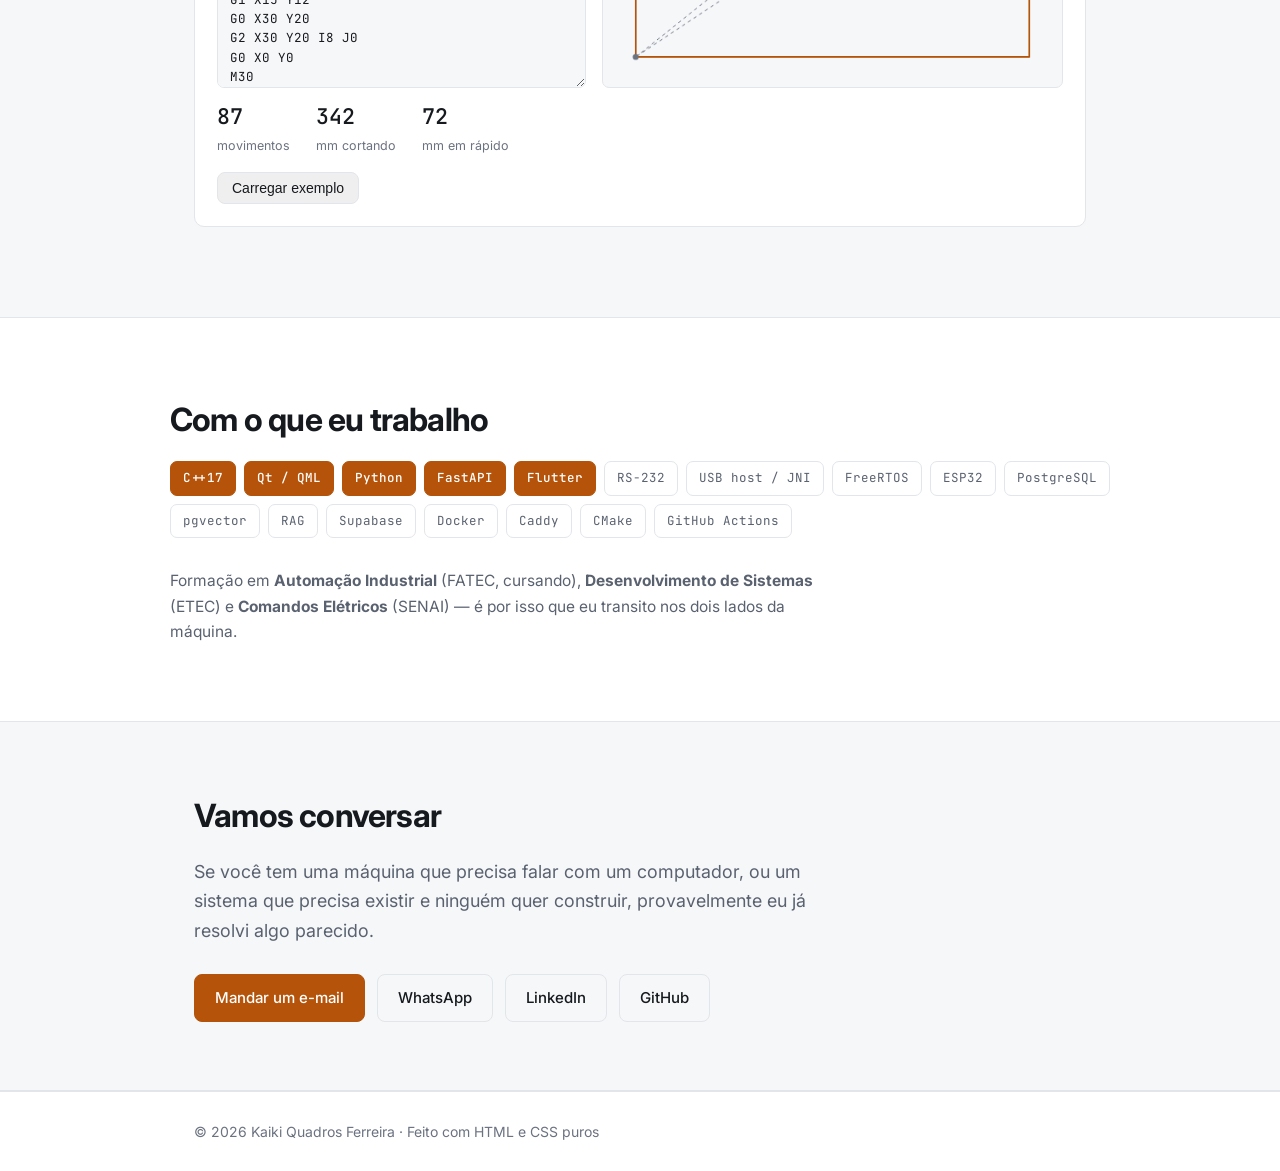
==== commit 00cf92f4: "Link the three newly published repos from their cards" ====
--- a/pt.html
+++ b/pt.html
@@ -147,7 +147,7 @@
   <section id="work" class="wrap section">
     <h2 class="sec-title">O que eu construí</h2>
     <p class="sec-note">
-      Nove sistemas. Os quatro primeiros têm código aberto — clique no nome para ver.
+      Nove sistemas. Sete com código aberto — clique no nome para ver.
     </p>
 
     <p class="subhead">Chão de fábrica</p>
@@ -277,7 +277,7 @@
 
       <article class="card">
         <div class="card-h">
-          <h3><span class="nolink">SMI Files</span></h3>
+          <h3><a href="https://github.com/dev-kaiki/smi-files" target="_blank" rel="noopener">smi-files</a></h3>
           <span class="badge-state is-test">em teste</span>
         </div>
         <p class="tags"><span>Flutter</span><span>Supabase</span></p>
@@ -327,7 +327,7 @@
 
       <article class="card">
         <div class="card-h">
-          <h3><span class="nolink">MilkDim</span></h3>
+          <h3><a href="https://github.com/dev-kaiki/milkdim" target="_blank" rel="noopener">milkdim</a></h3>
           <span class="badge-state">protótipo</span>
         </div>
         <p class="tags"><span>Flutter</span><span>Supabase</span></p>
@@ -336,7 +336,7 @@
 
       <article class="card">
         <div class="card-h">
-          <h3><span class="nolink">FBB</span></h3>
+          <h3><a href="https://github.com/dev-kaiki/fbb-quotes" target="_blank" rel="noopener">fbb-quotes</a></h3>
           <span class="badge-state">protótipo</span>
         </div>
         <p class="tags"><span>Flutter</span></p>
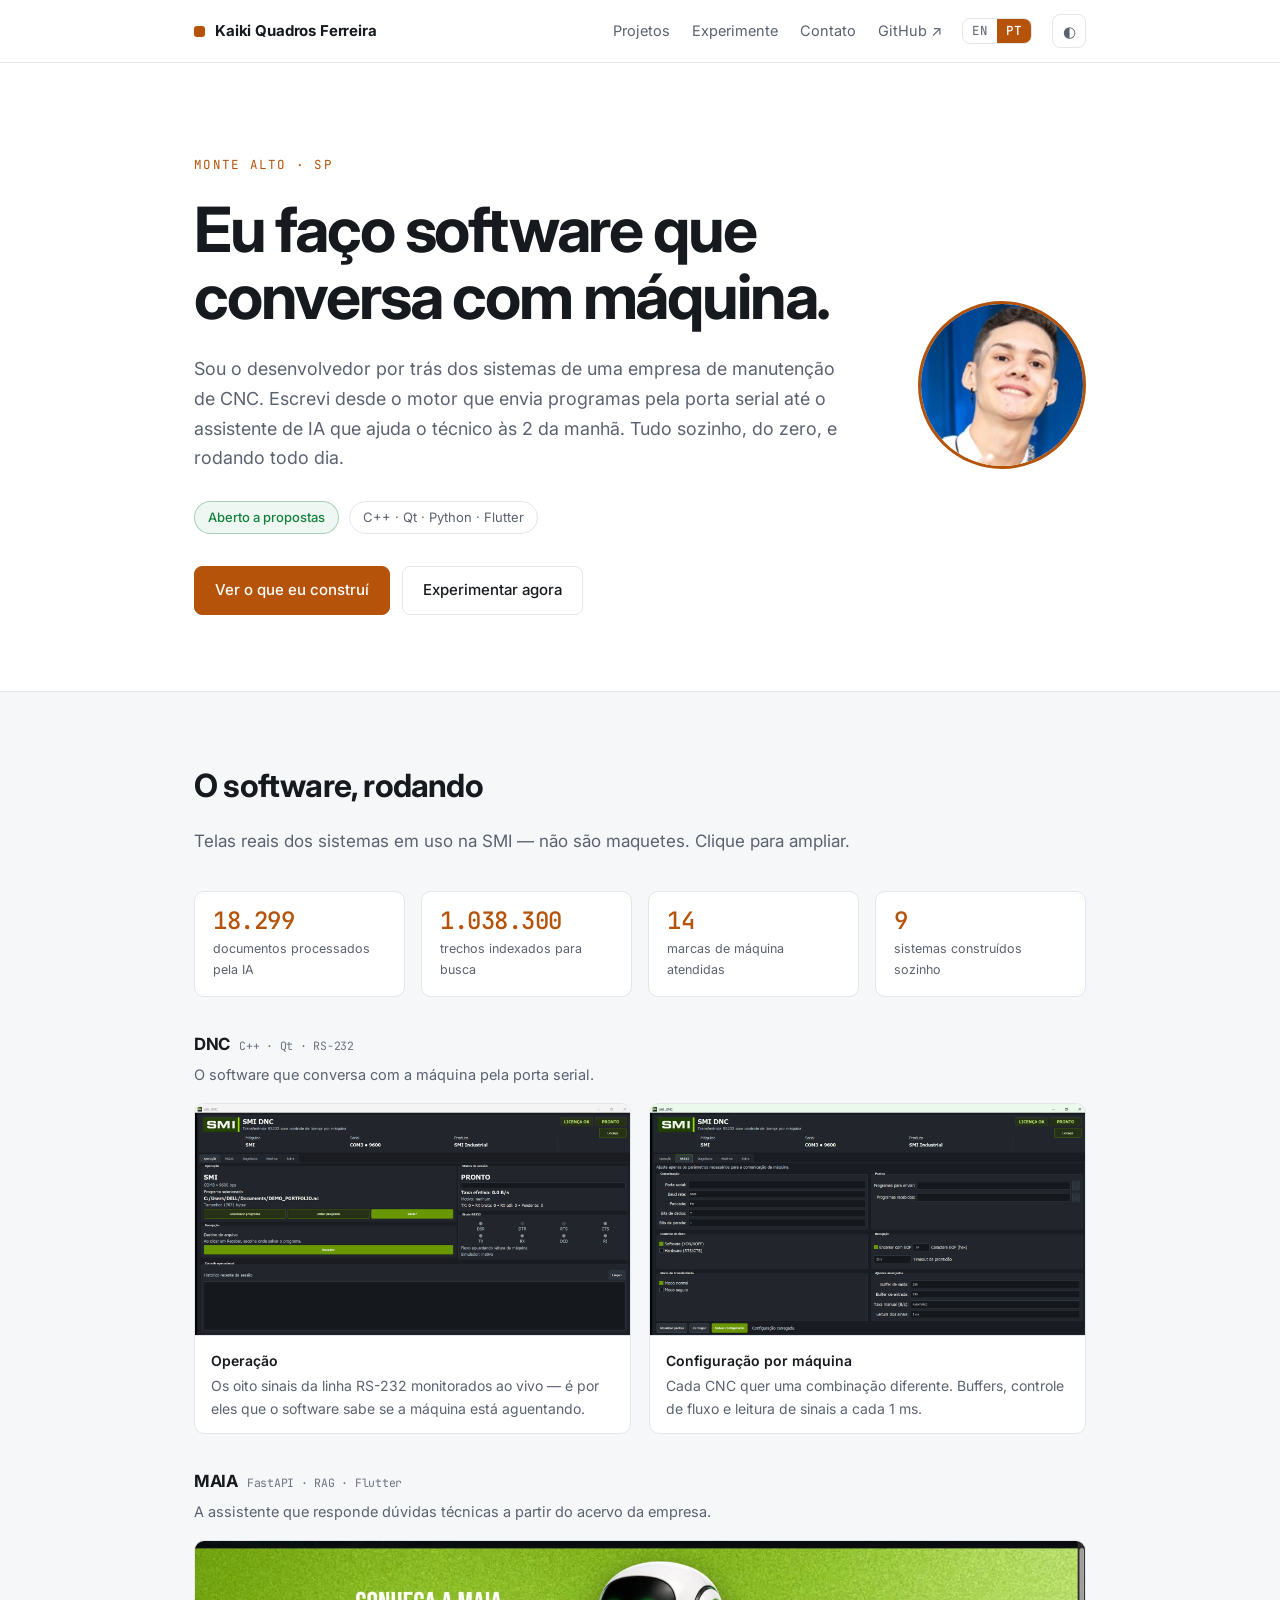
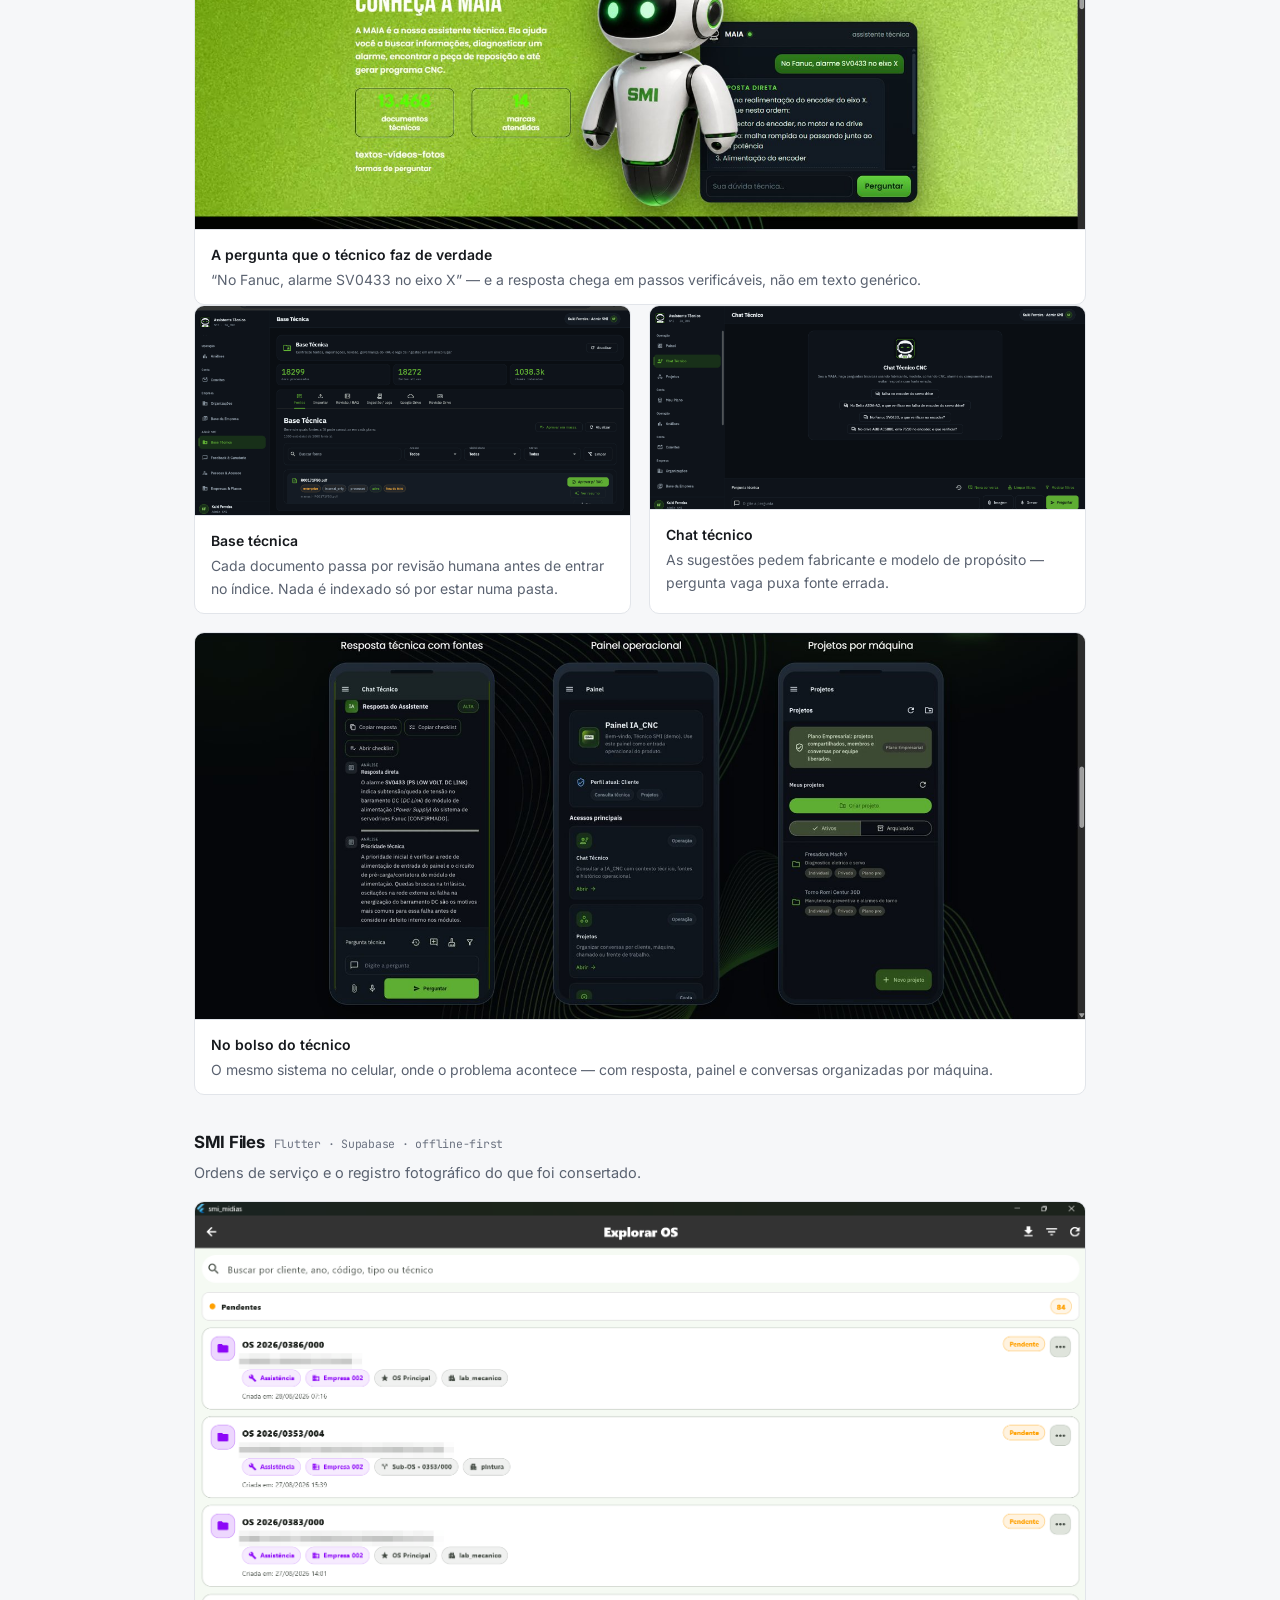
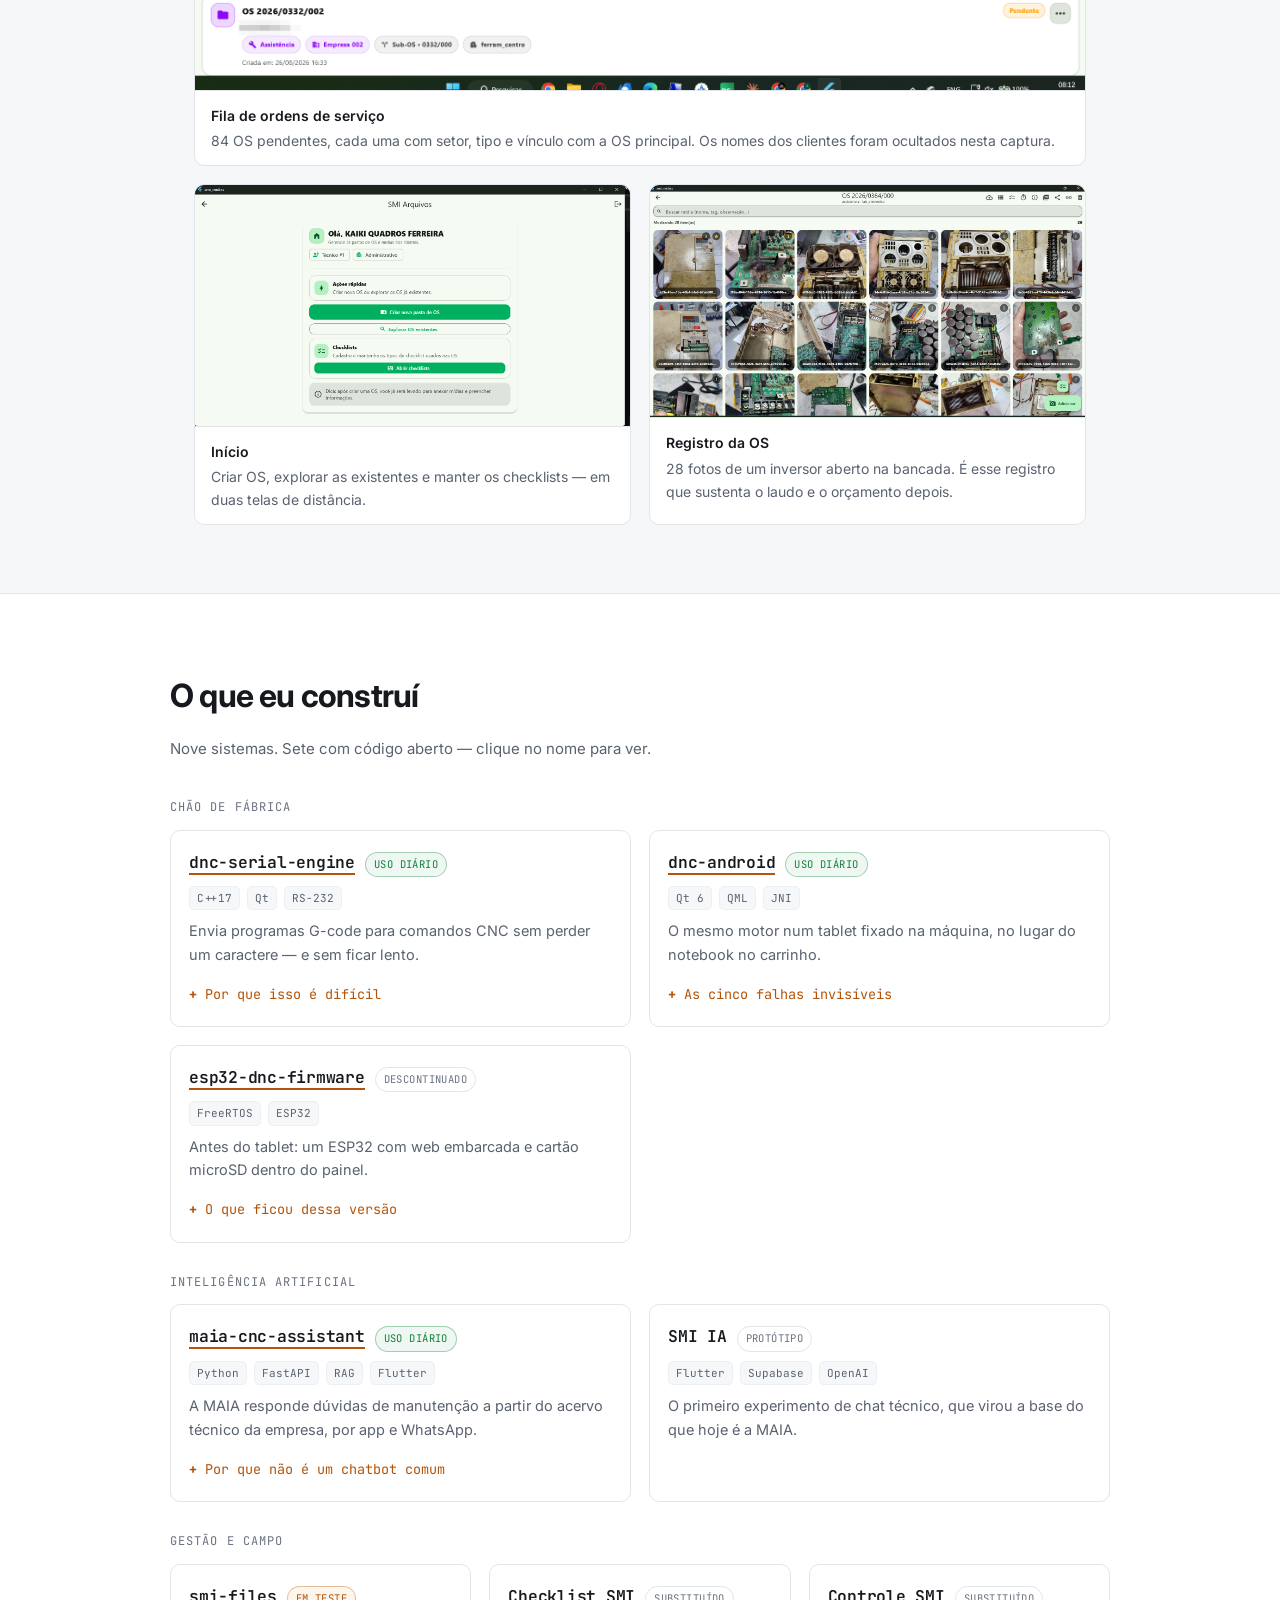
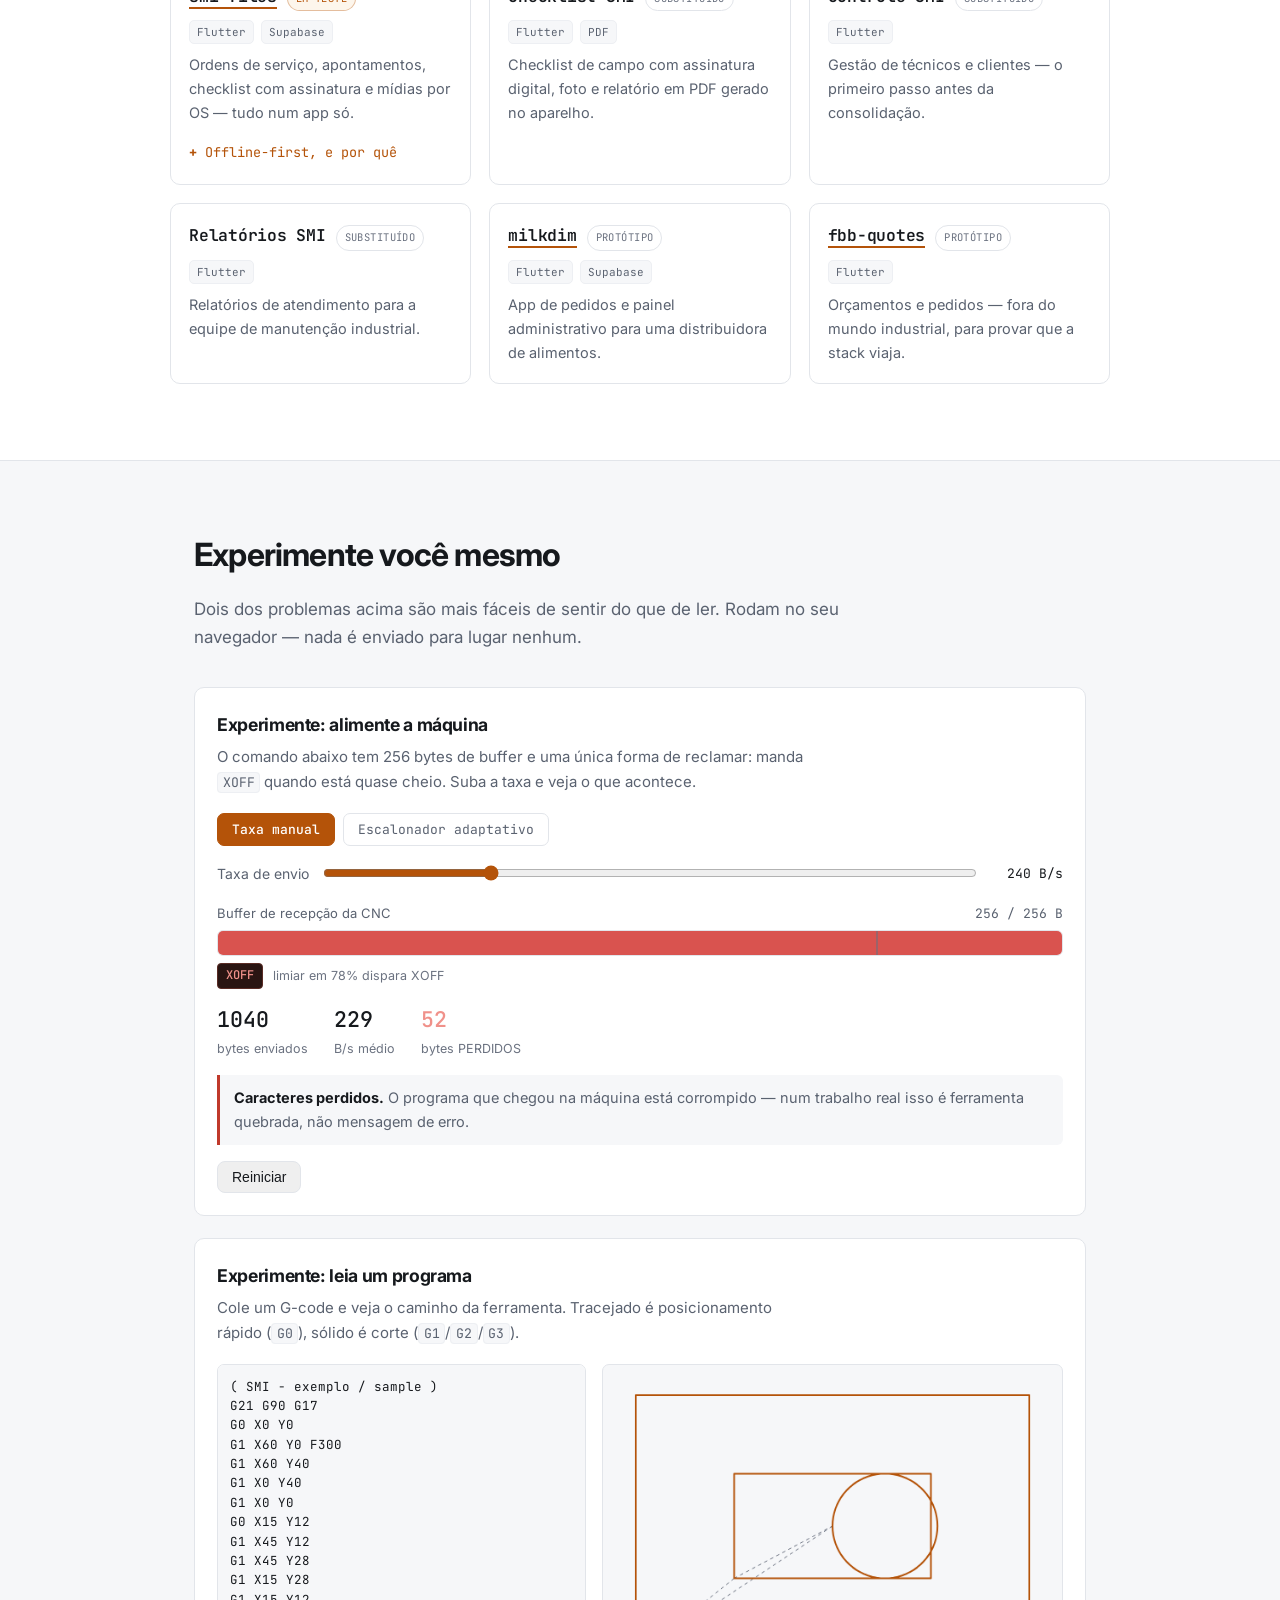
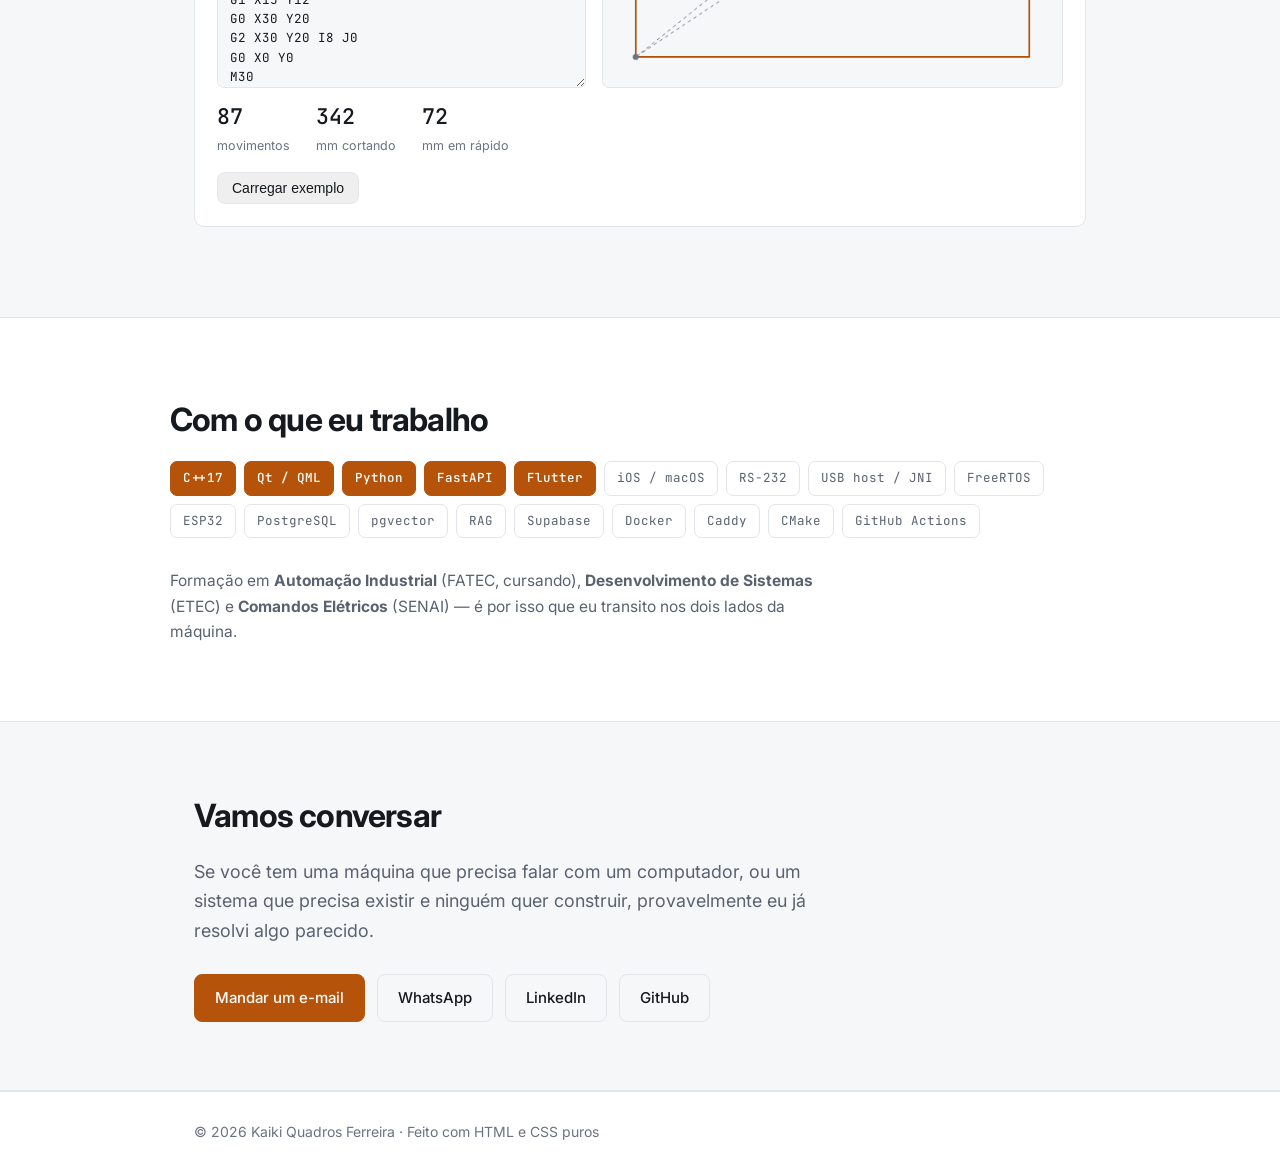
==== commit ce98a2c2: "Site: multiplataforma onde isso deixou de ser suposicao Dois fatos novos e verificados, nada de enfe" ====
--- a/pt.html
+++ b/pt.html
@@ -177,6 +177,10 @@
               O <a href="https://github.com/dev-kaiki/dnc-serial-engine/tree/main/docs/engineering-log" target="_blank" rel="noopener">diário de engenharia</a>
               registra a depuração em máquina rodando — inclusive a correção que criou um novo problema.
             </p>
+            <p>
+              Não há nada de Windows dentro do motor: a mesma base compila e passa nos testes em
+              <strong>Linux, Windows e macOS</strong> a cada commit.
+            </p>
           </div>
         </details>
       </article>
@@ -371,6 +375,7 @@
       <span class="chip chip-h">Python</span>
       <span class="chip chip-h">FastAPI</span>
       <span class="chip chip-h">Flutter</span>
+      <span class="chip">iOS / macOS</span>
       <span class="chip">RS-232</span>
       <span class="chip">USB host / JNI</span>
       <span class="chip">FreeRTOS</span>
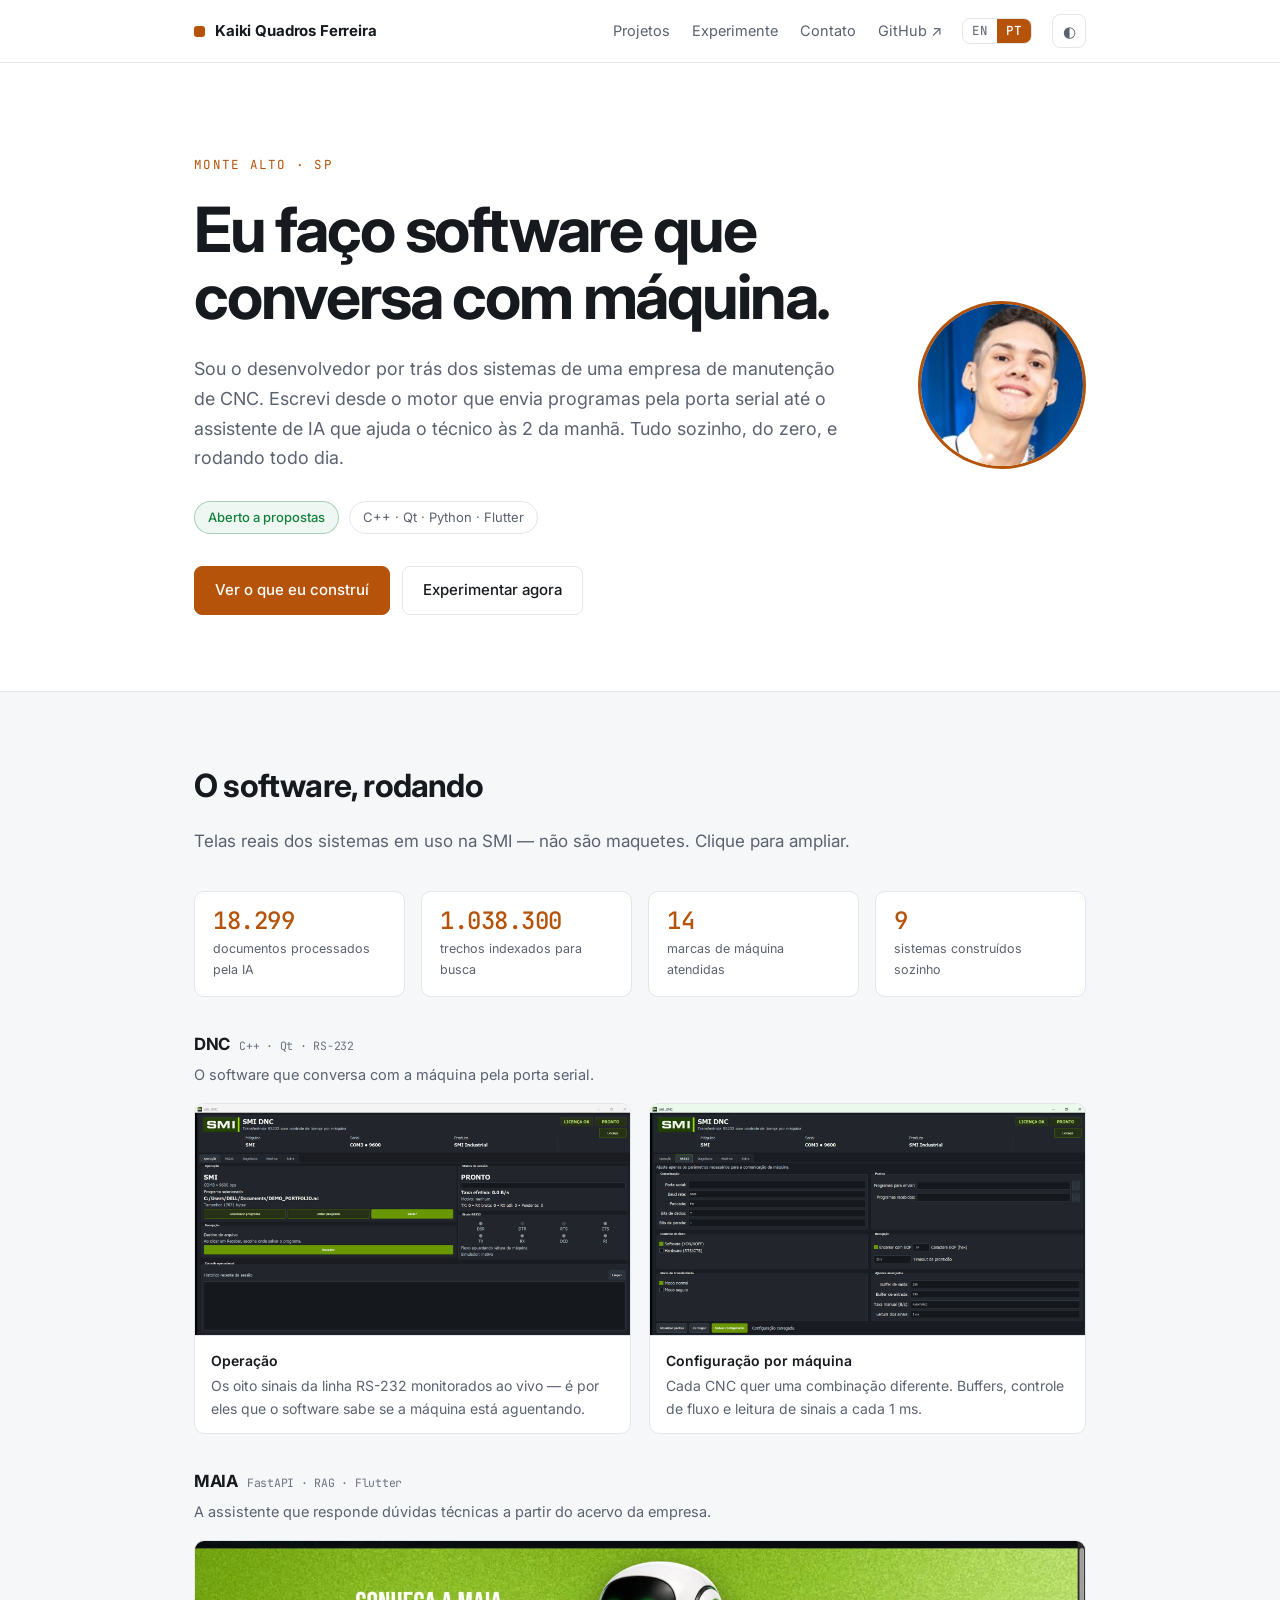
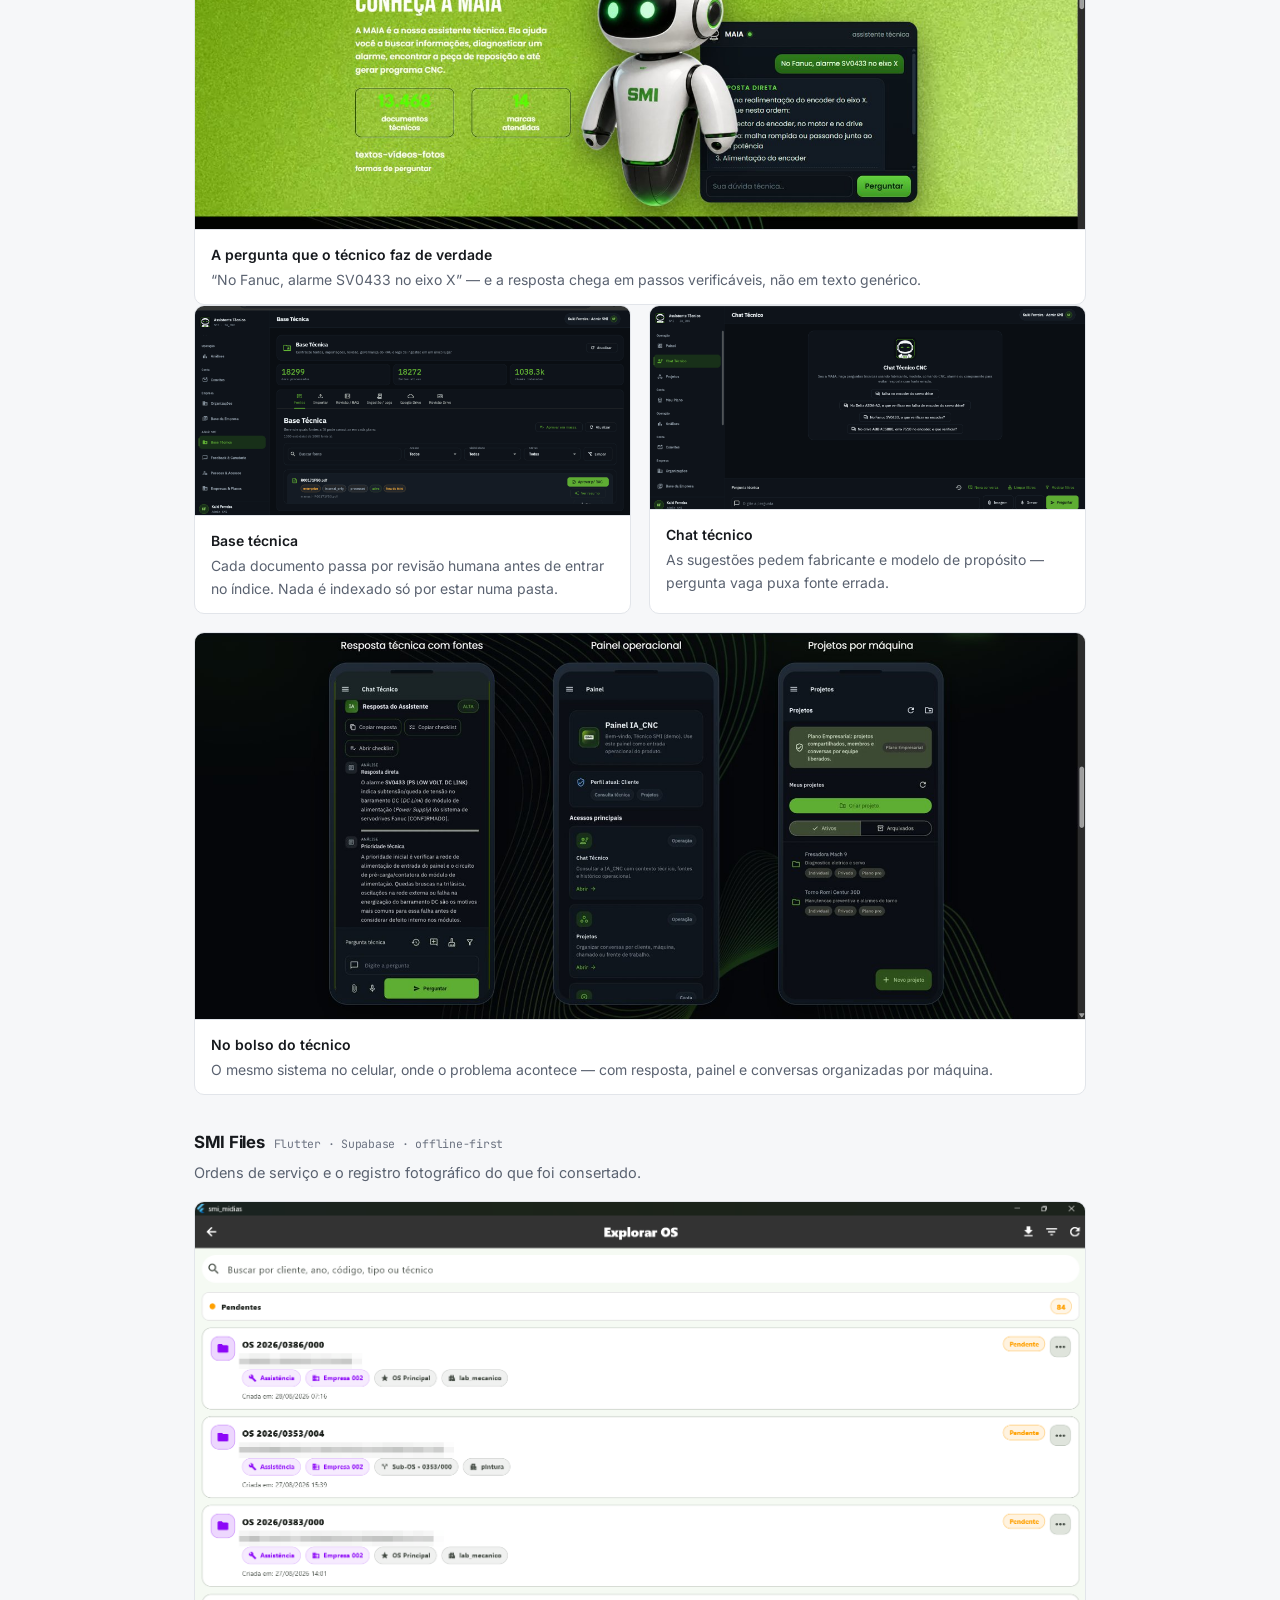
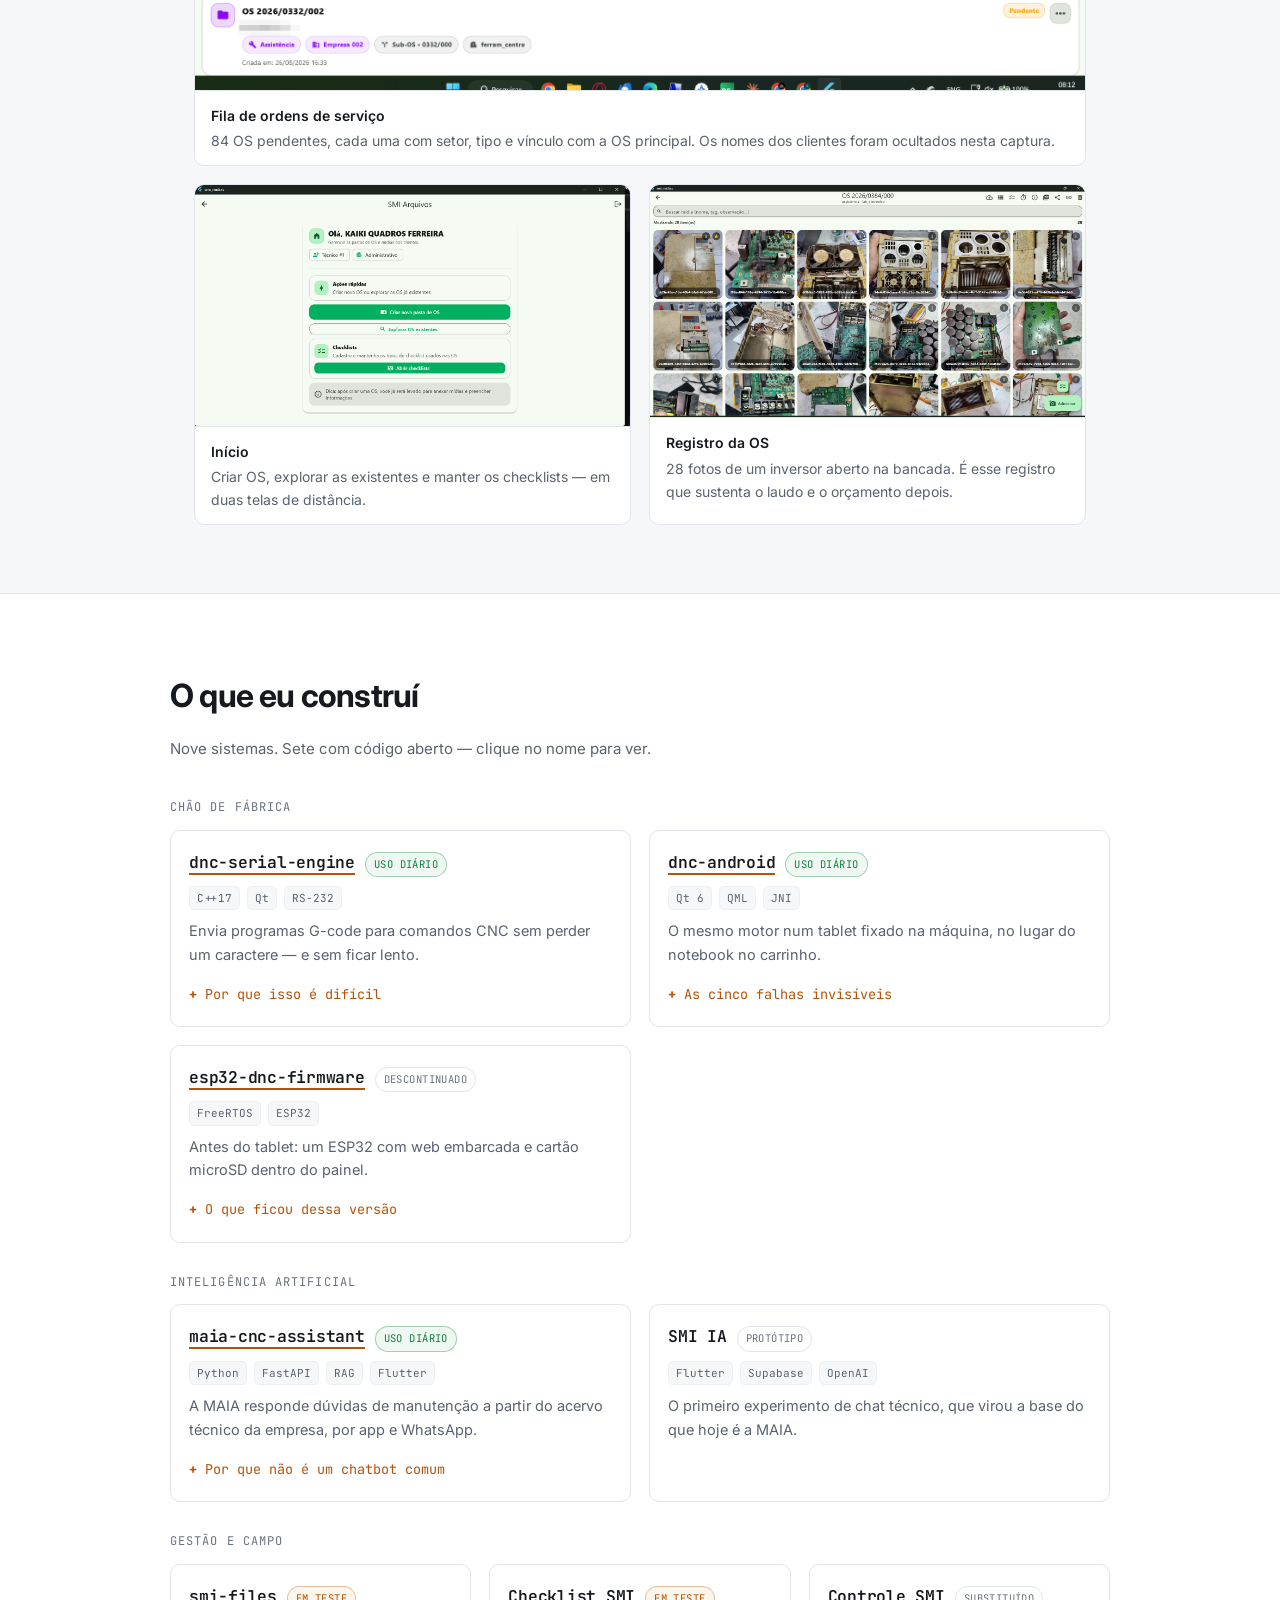
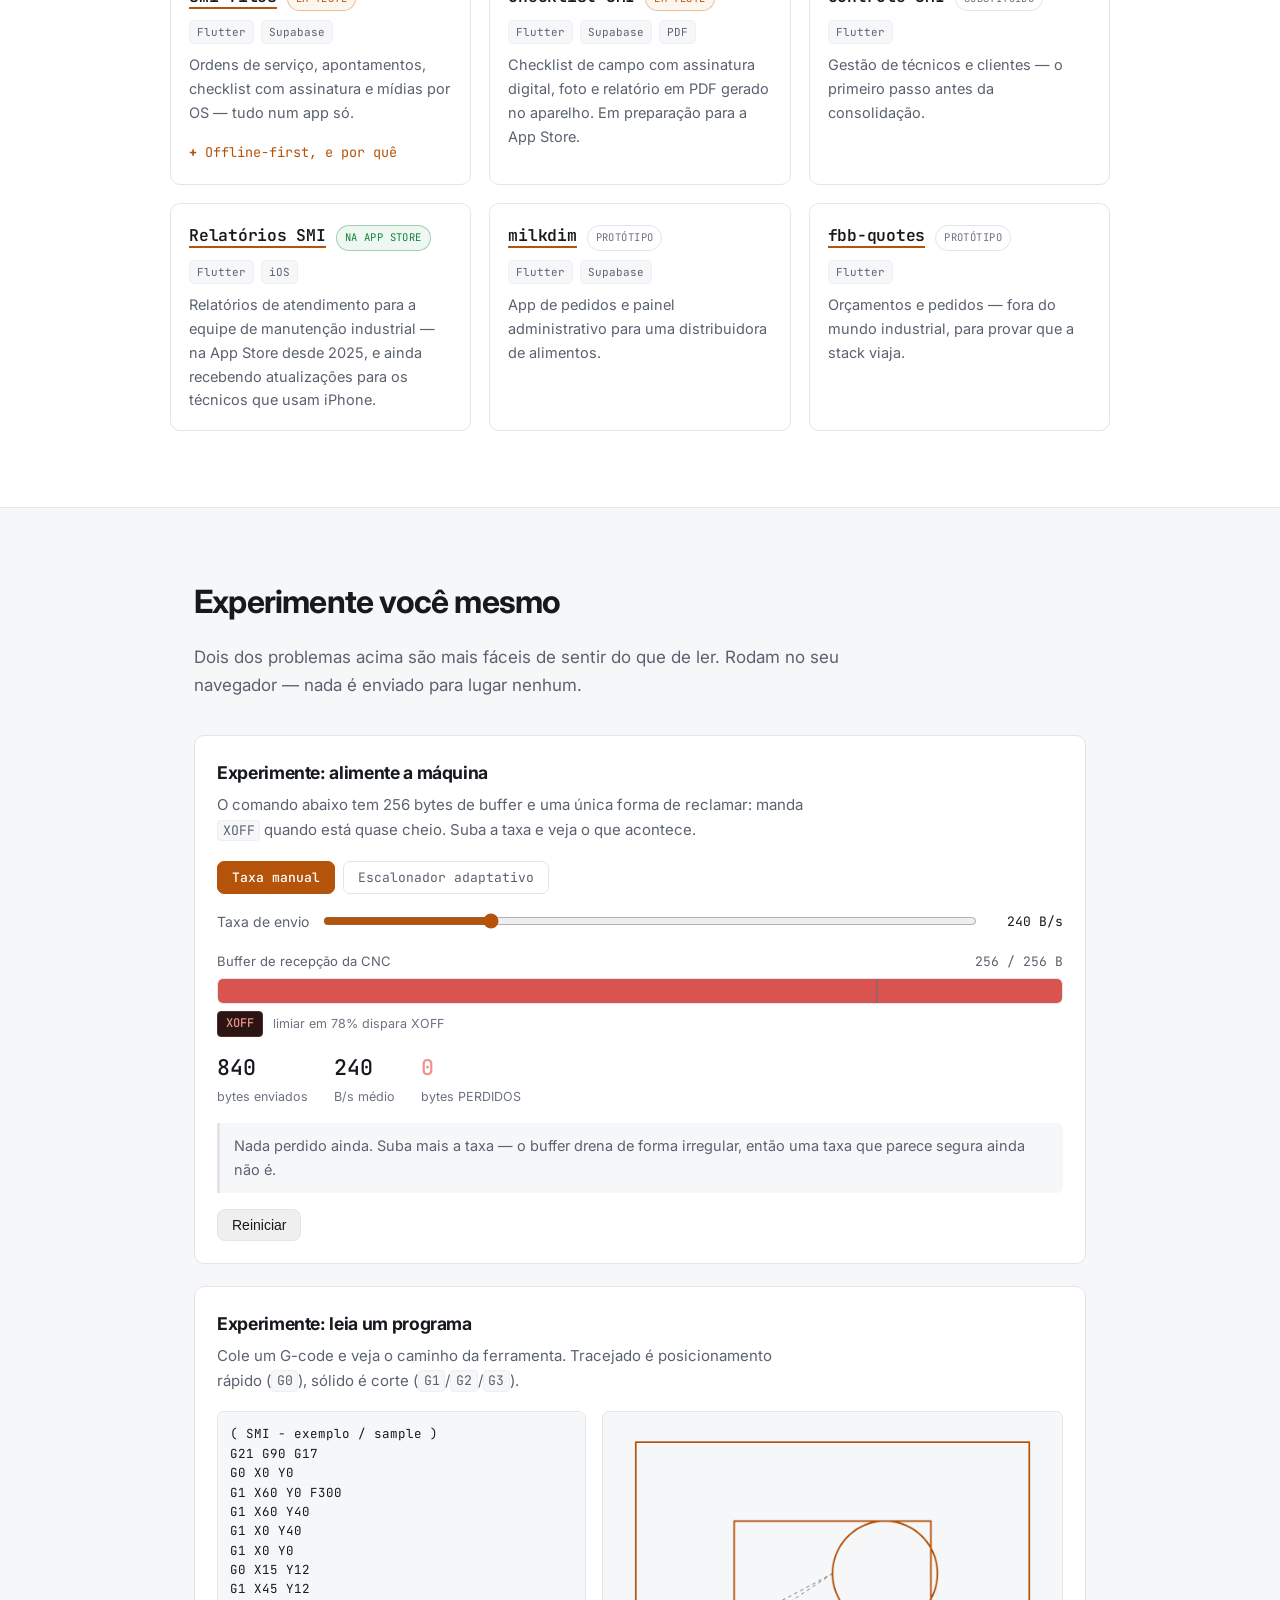
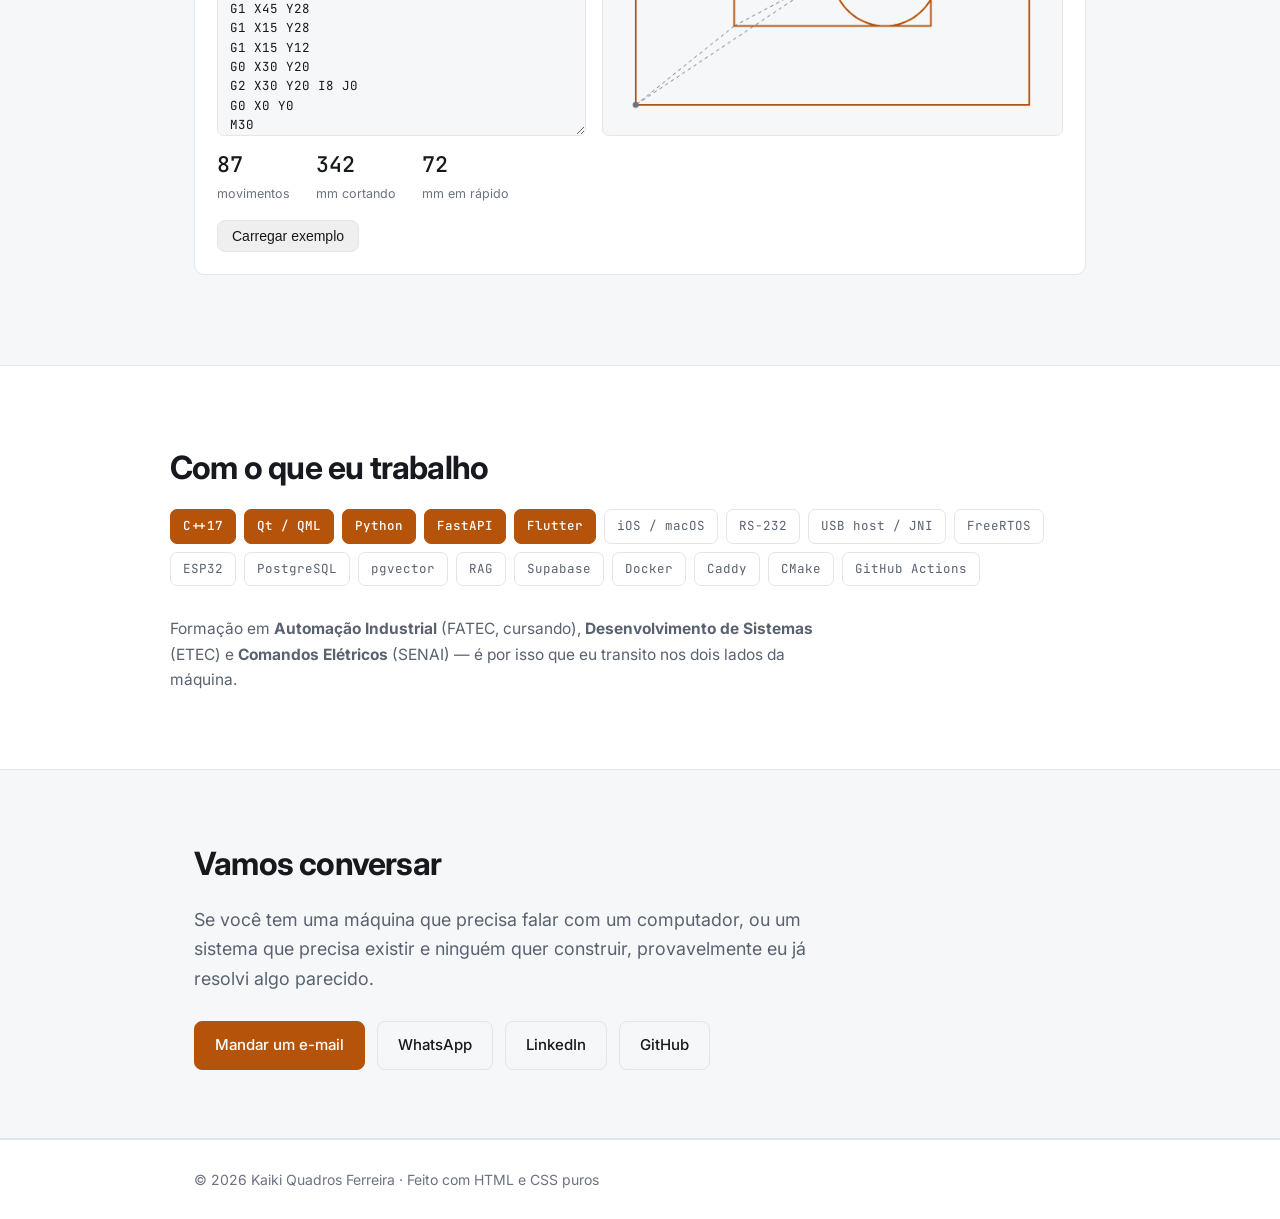
==== commit 9de7cfa8: "Link Relatórios SMI to the App Store, and correct both statuses Relatórios is published (v1.2.0, upd" ====
--- a/pt.html
+++ b/pt.html
@@ -305,10 +305,10 @@
       <article class="card">
         <div class="card-h">
           <h3><span class="nolink">Checklist SMI</span></h3>
-          <span class="badge-state">substituído</span>
-        </div>
-        <p class="tags"><span>Flutter</span><span>PDF</span></p>
-        <p>Checklist de campo com assinatura digital, foto e relatório em PDF gerado no aparelho.</p>
+          <span class="badge-state is-test">em teste</span>
+        </div>
+        <p class="tags"><span>Flutter</span><span>Supabase</span><span>PDF</span></p>
+        <p>Checklist de campo com assinatura digital, foto e relatório em PDF gerado no aparelho. Em preparação para a App Store.</p>
       </article>
 
       <article class="card">
@@ -322,11 +322,11 @@
 
       <article class="card">
         <div class="card-h">
-          <h3><span class="nolink">Relatórios SMI</span></h3>
-          <span class="badge-state">substituído</span>
-        </div>
-        <p class="tags"><span>Flutter</span></p>
-        <p>Relatórios de atendimento para a equipe de manutenção industrial.</p>
+          <h3><a href="https://apps.apple.com/br/app/relatorios-smi/id6751056503" target="_blank" rel="noopener">Relatórios SMI</a></h3>
+          <span class="badge-state is-live">na App Store</span>
+        </div>
+        <p class="tags"><span>Flutter</span><span>iOS</span></p>
+        <p>Relatórios de atendimento para a equipe de manutenção industrial — na App Store desde 2025, e ainda recebendo atualizações para os técnicos que usam iPhone.</p>
       </article>
 
       <article class="card">
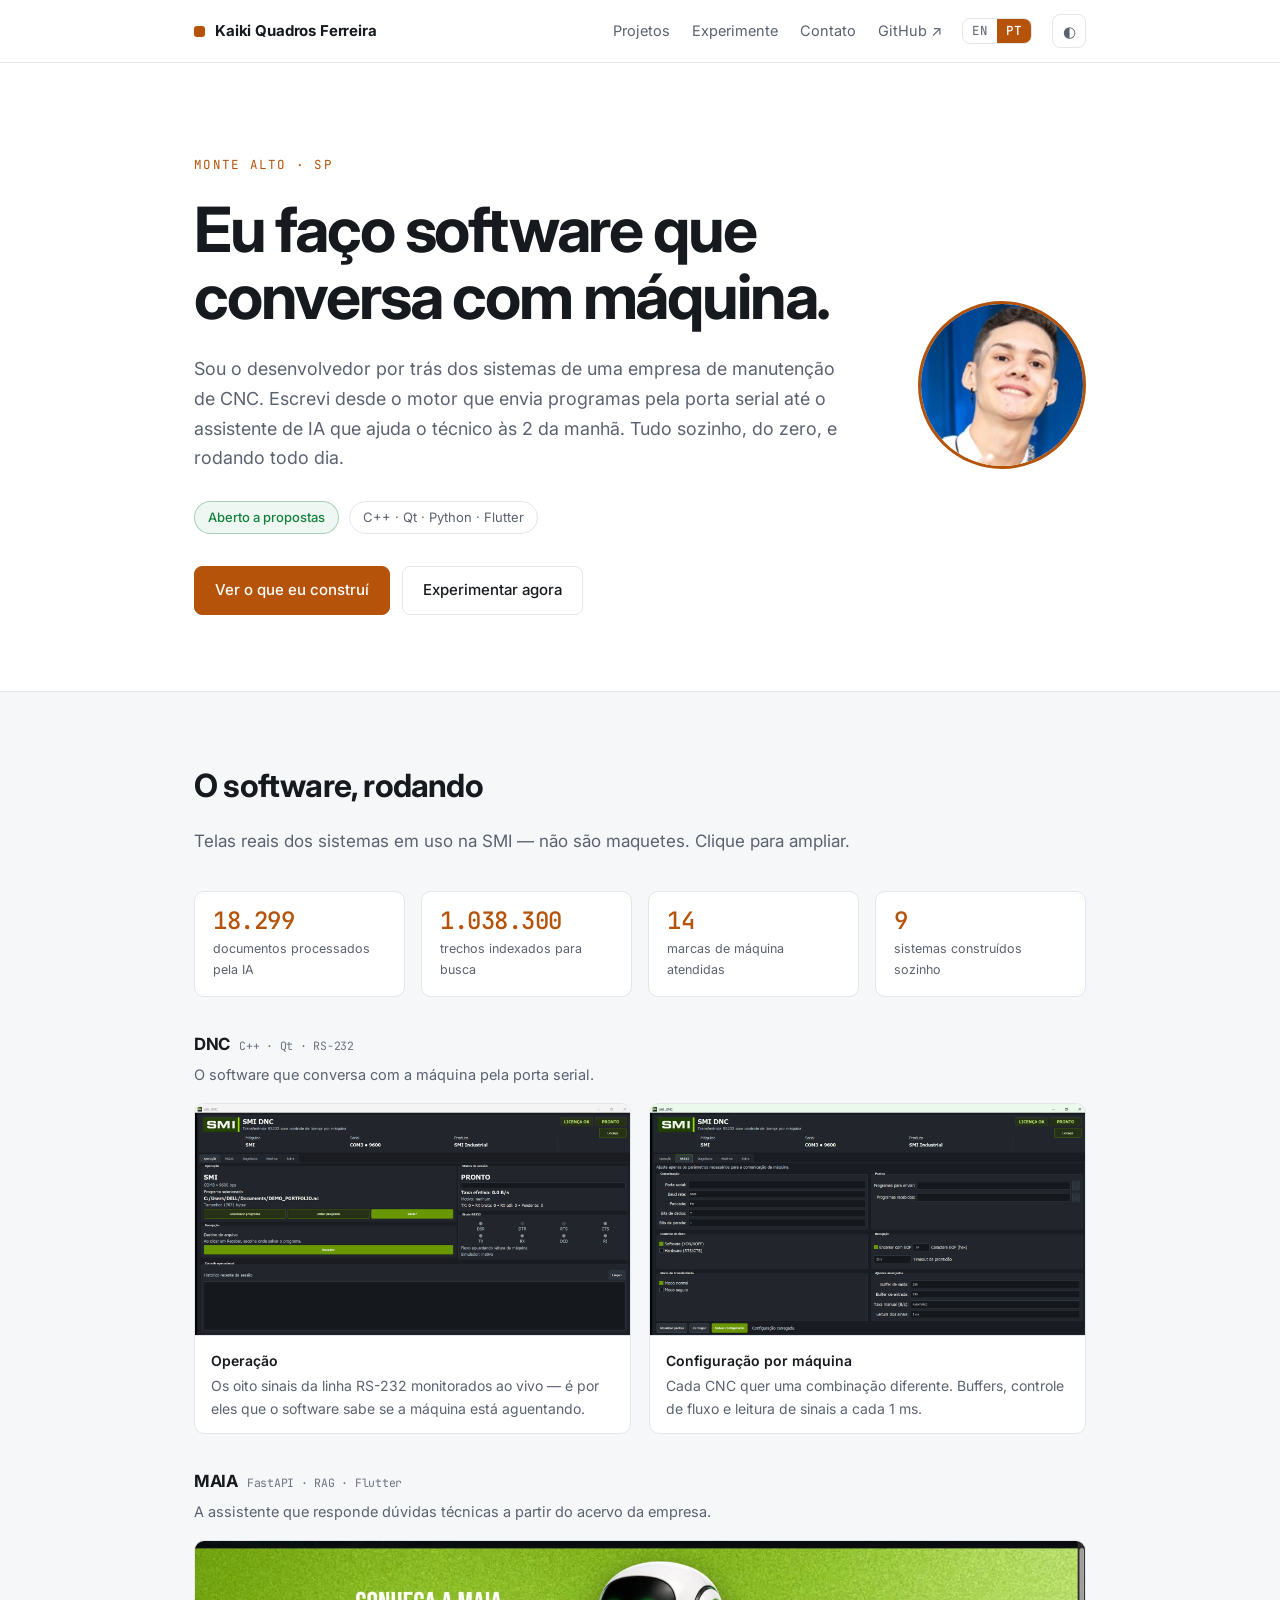
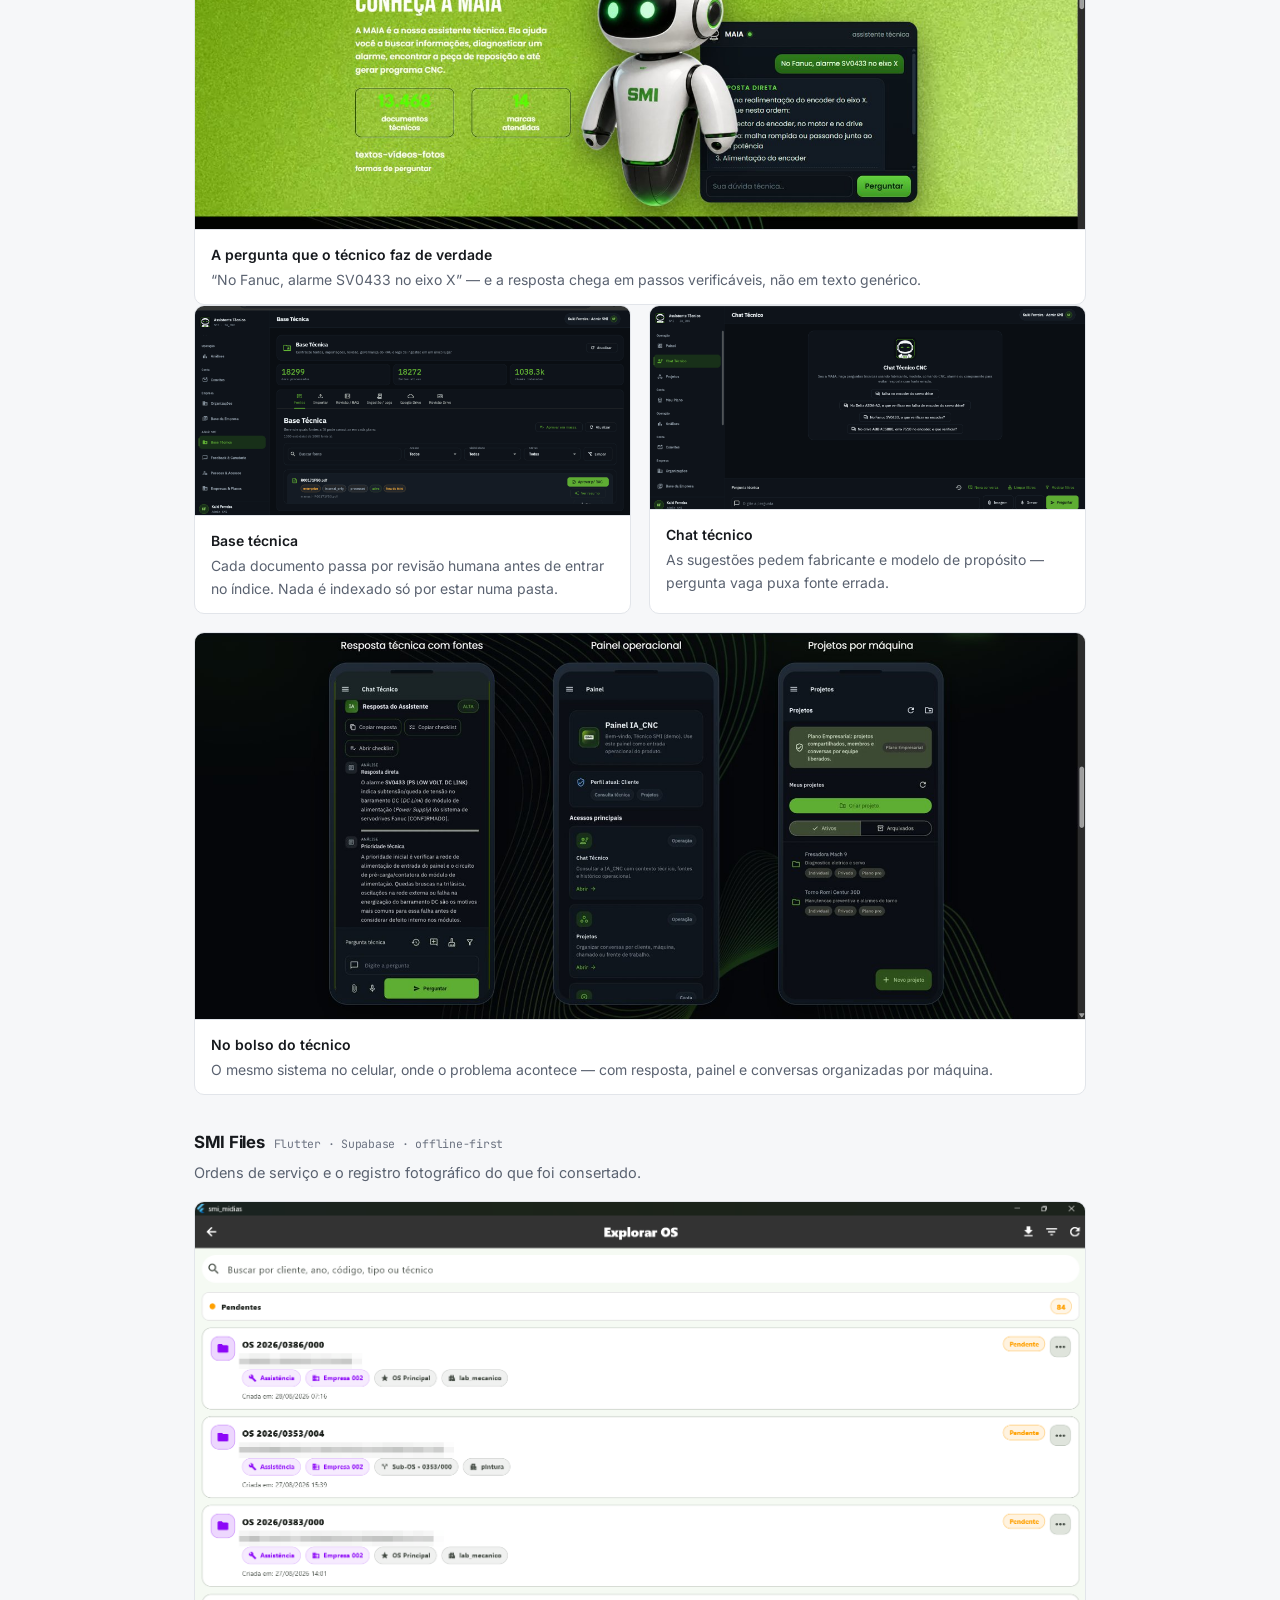
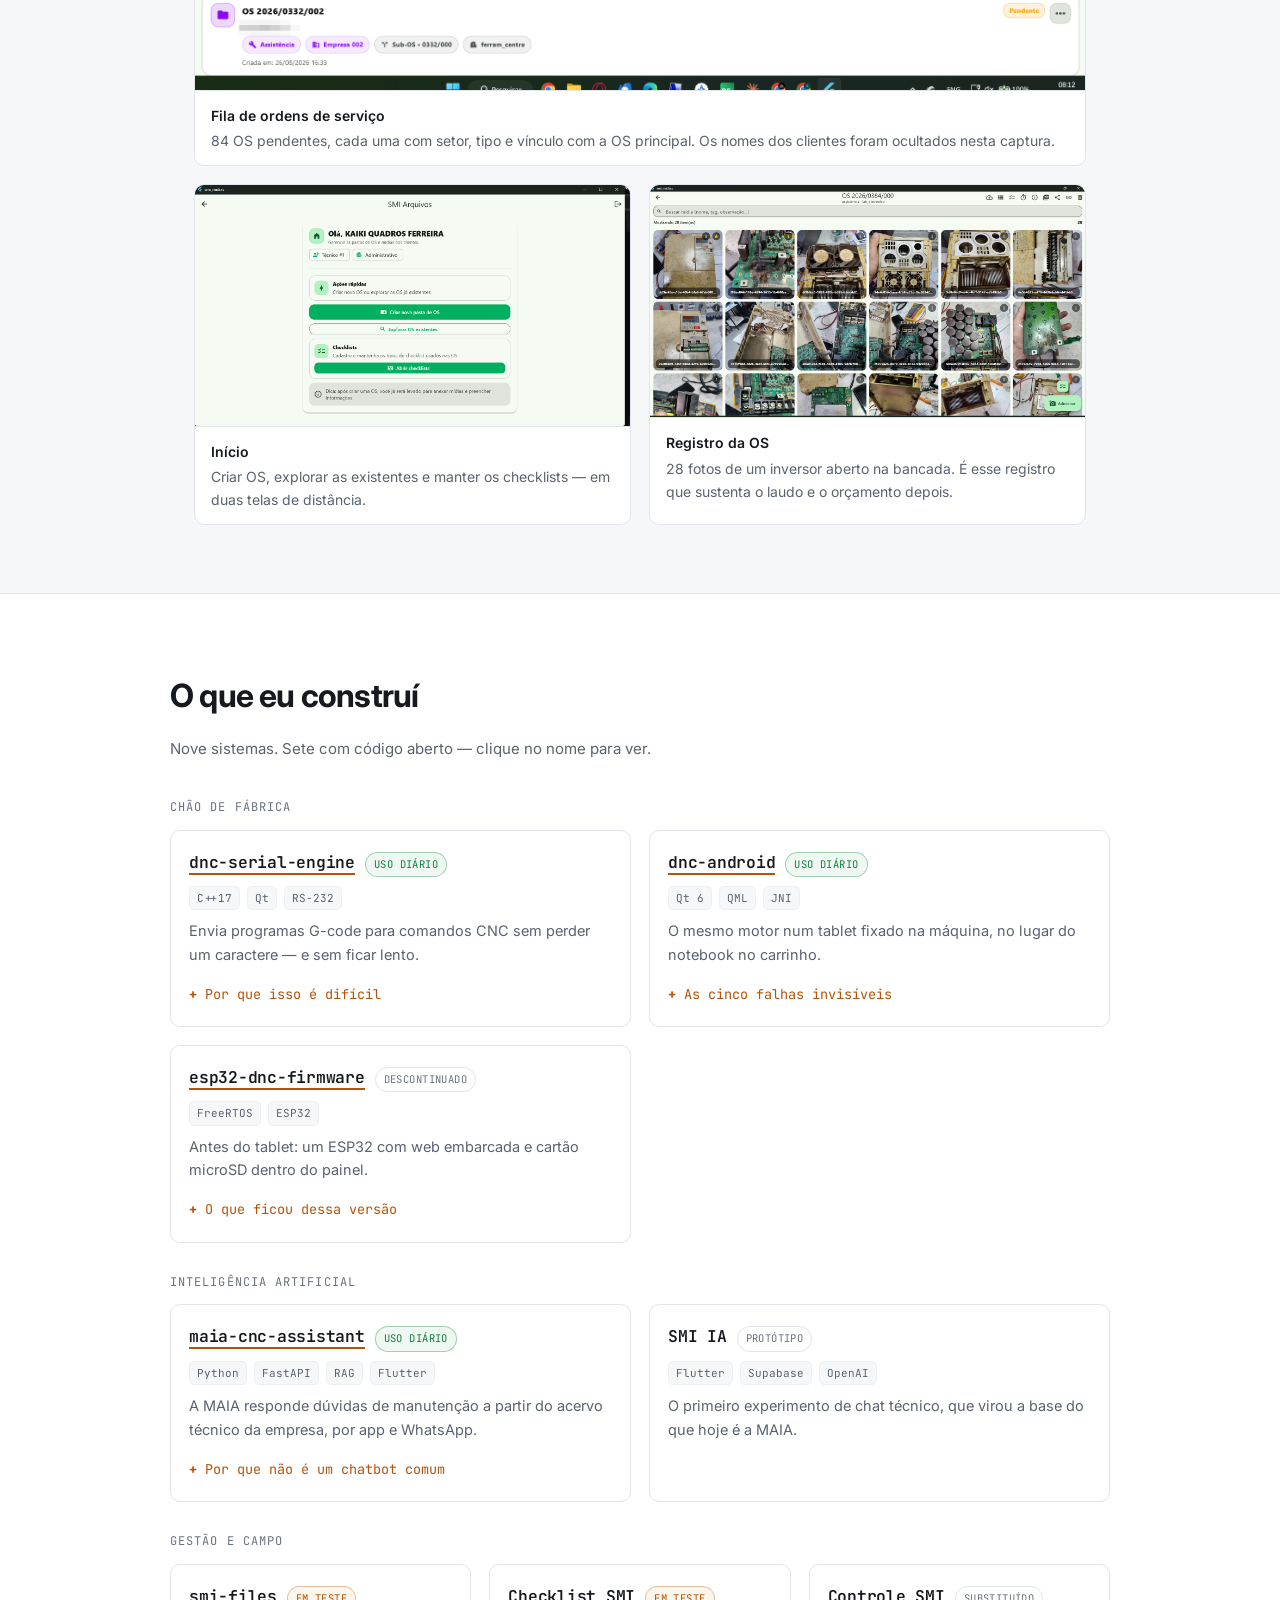
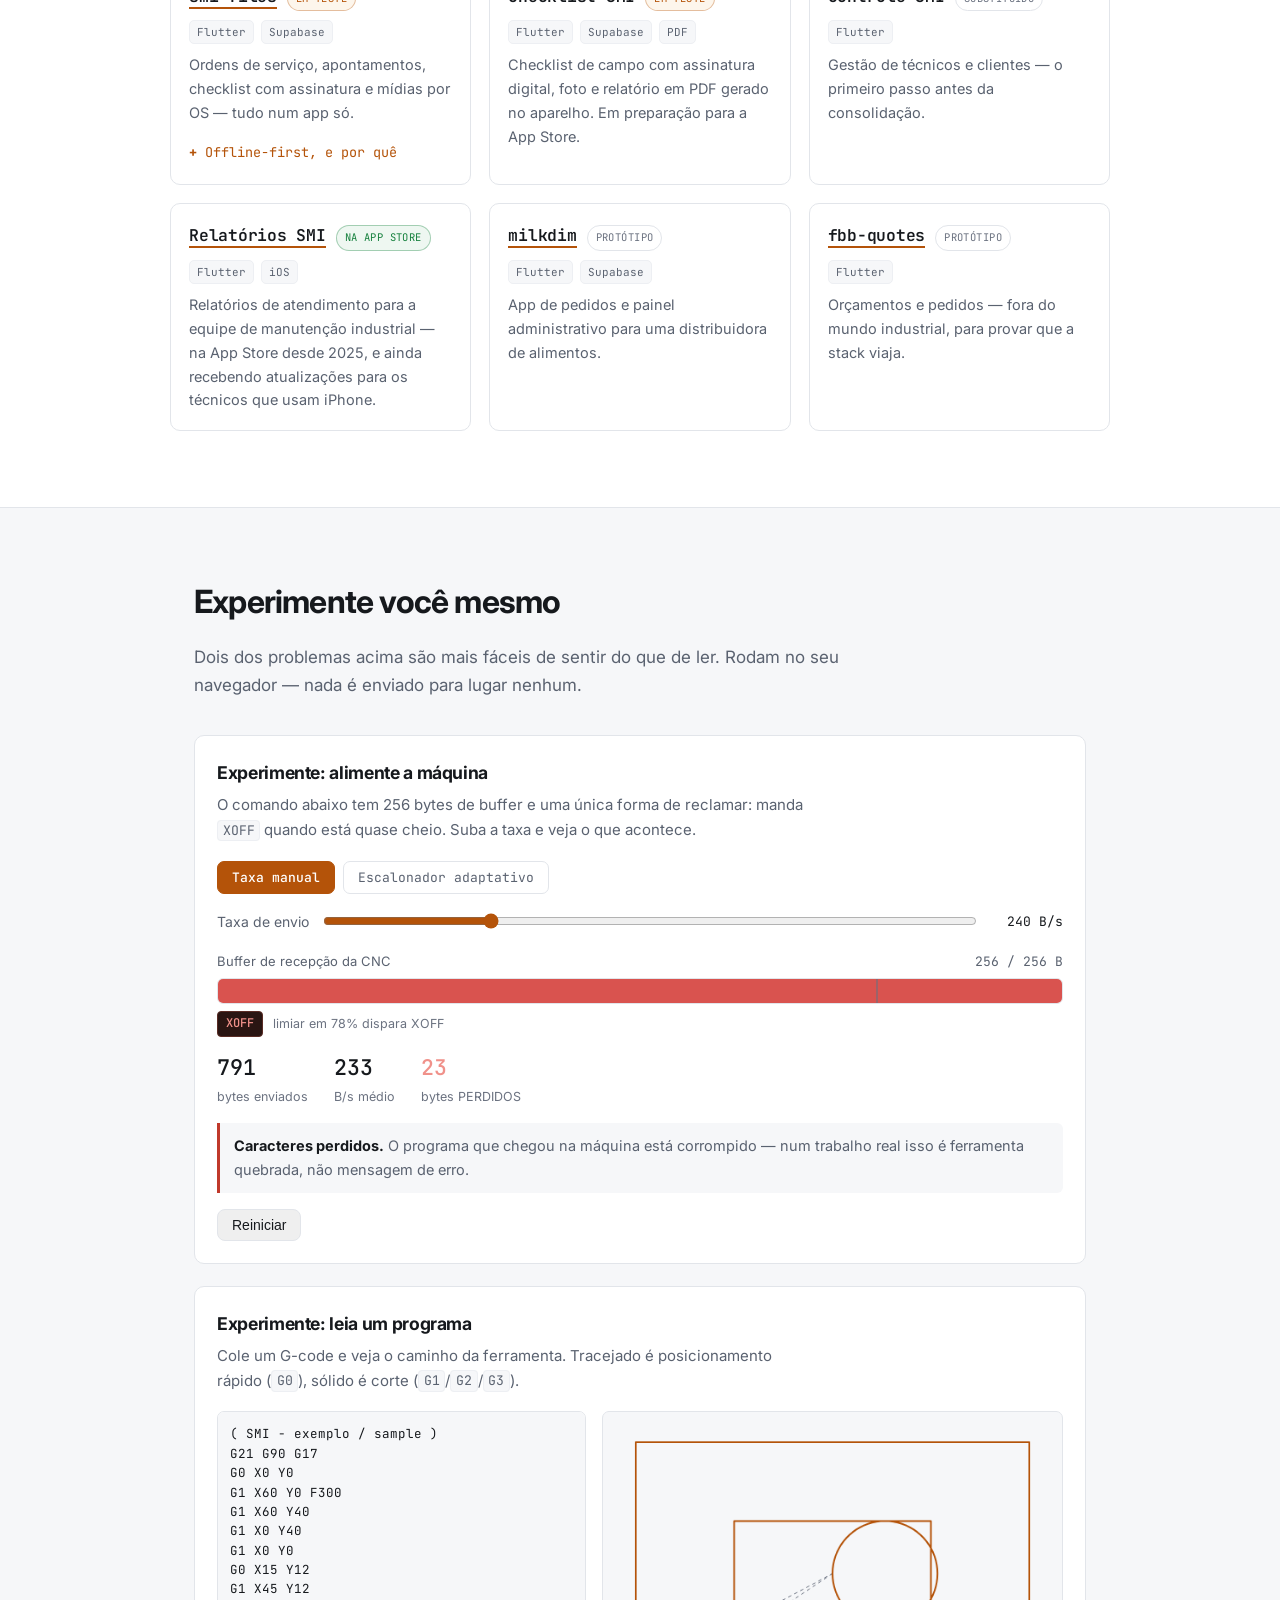
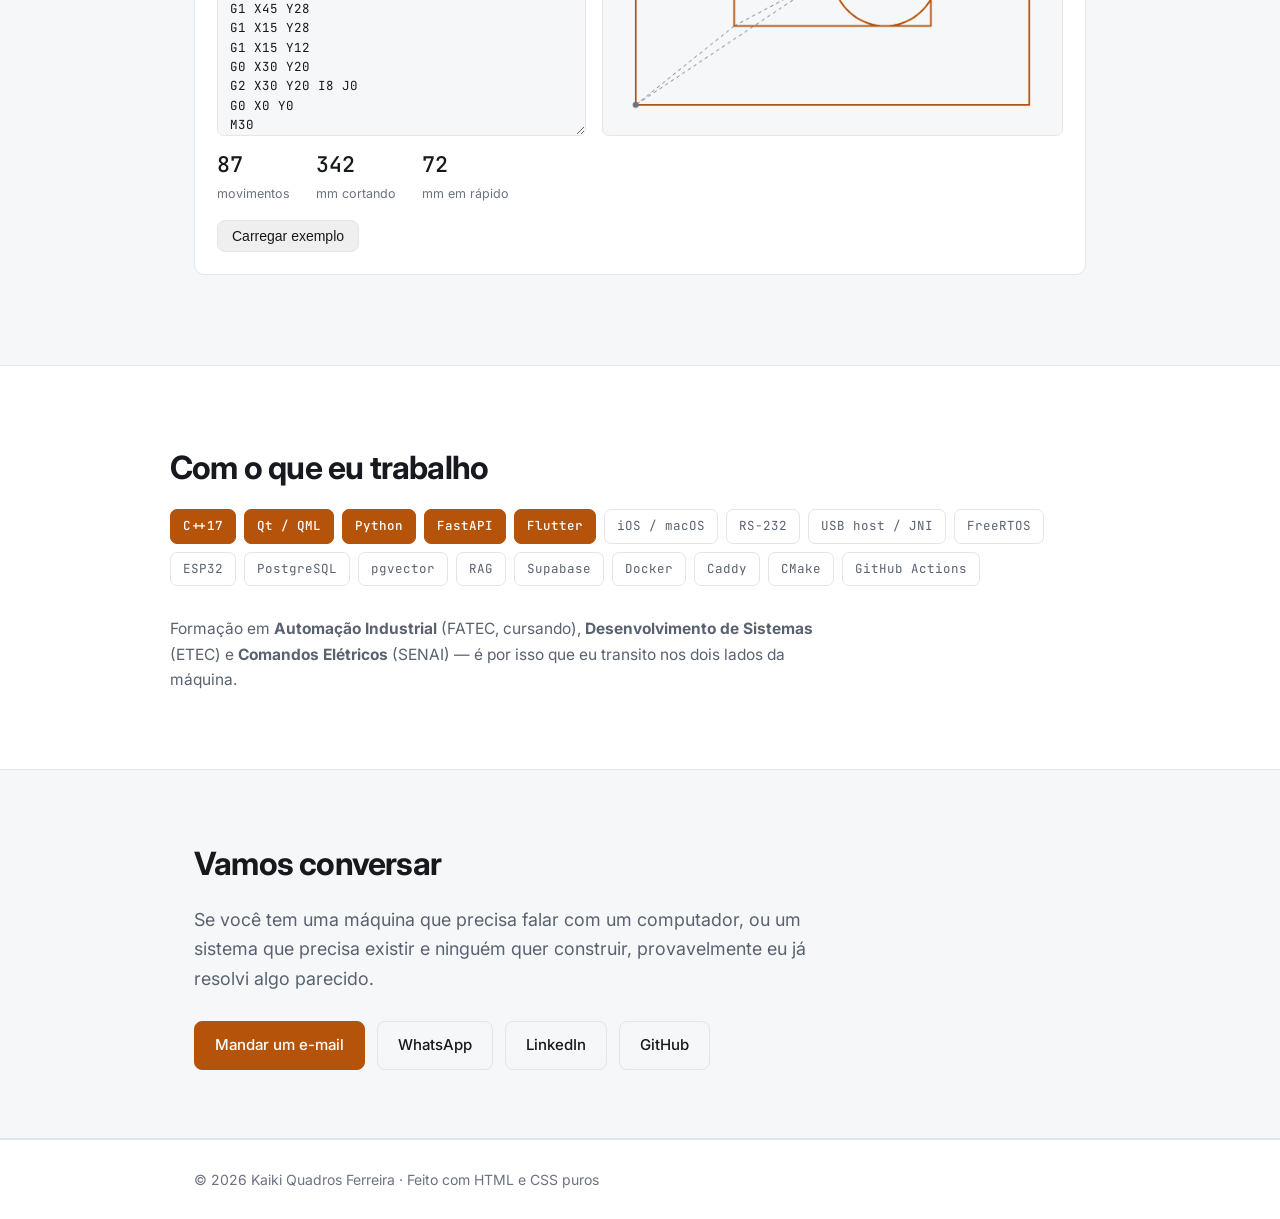
==== commit 17105eb1: "Say the three apps run separately again The consolidation happened, but it did not replace them: Che" ====
--- a/pt.html
+++ b/pt.html
@@ -295,8 +295,9 @@
               depende da rede.
             </p>
             <p>
-              Antes disso eu tinha três aplicativos separados. Consolidei em um só quando ficou claro
-              que manter três divergindo era pior que reescrever.
+              Antes disso eu tinha três aplicativos separados, e consolidei em um só. Hoje os três
+              voltaram a andar por conta própria — este aqui é onde tudo continua junto: ordens de
+              serviço, apontamentos, checklist e mídias.
             </p>
           </div>
         </details>
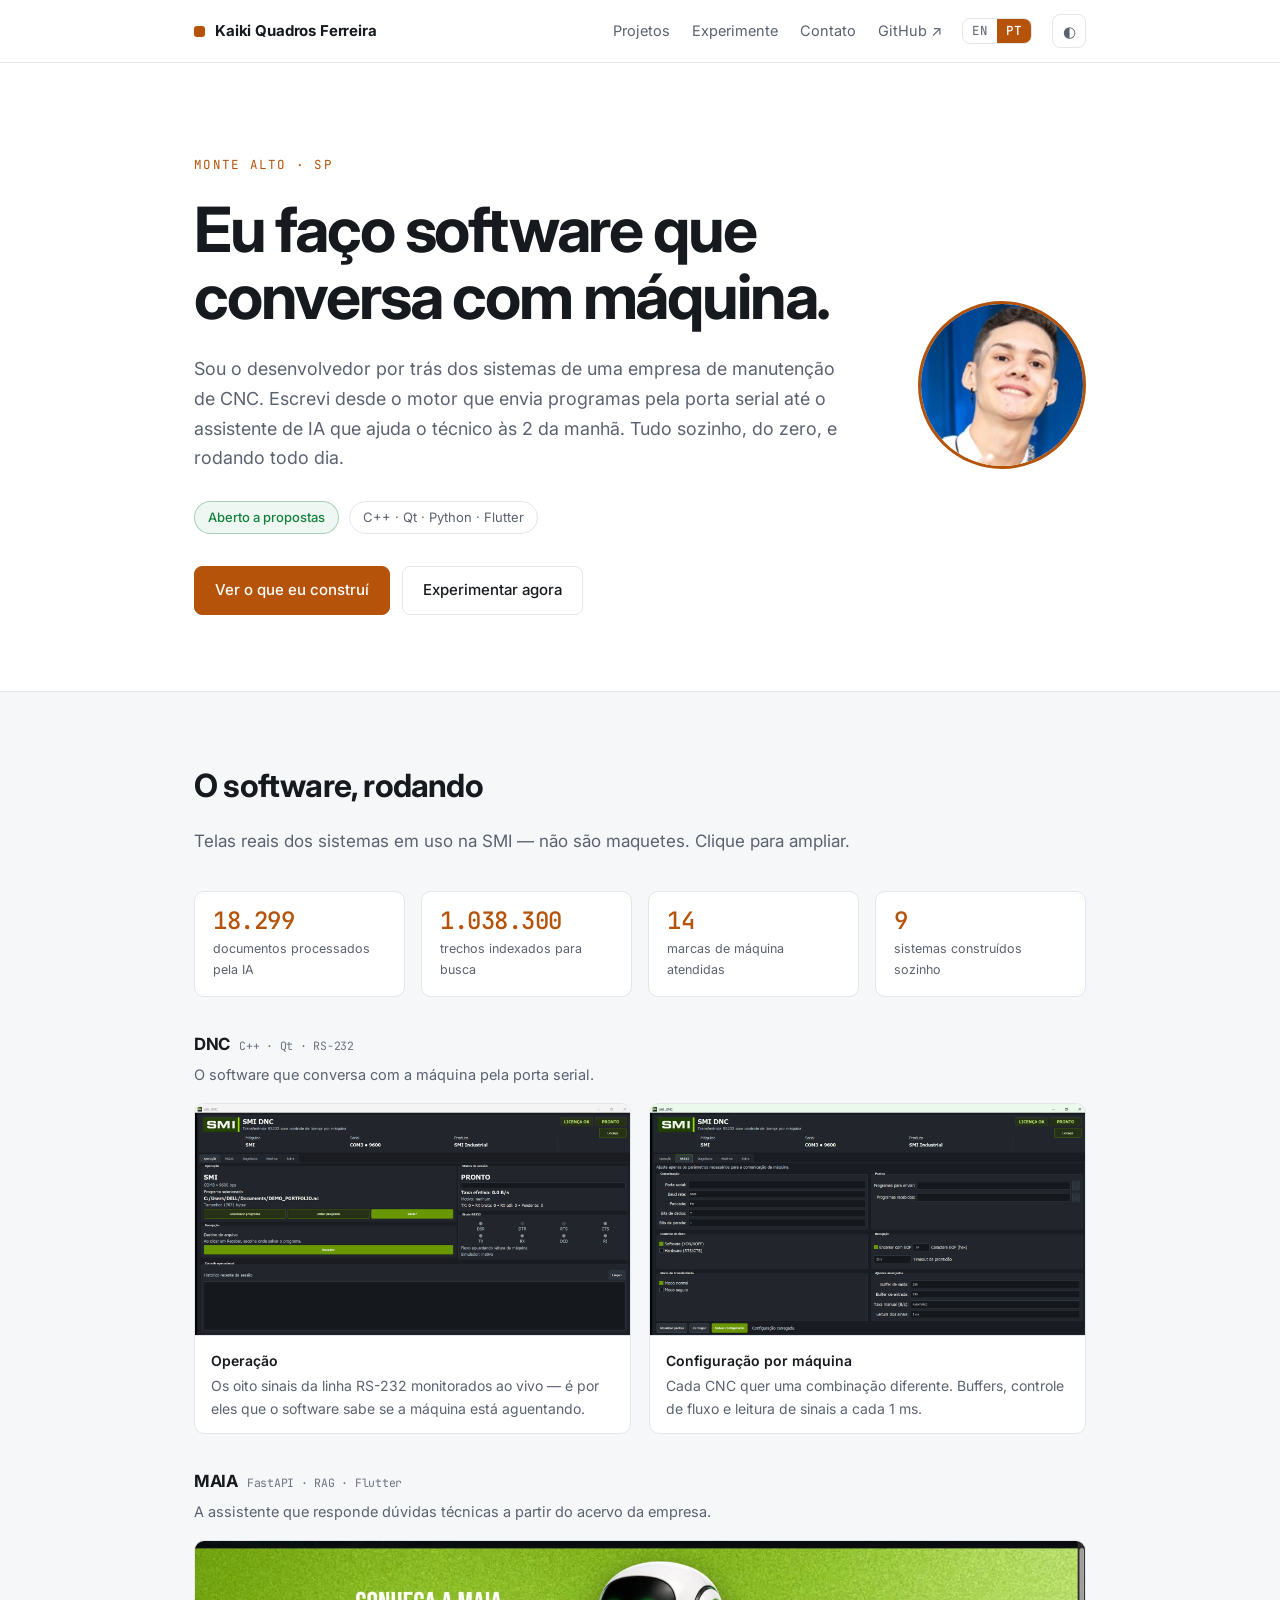
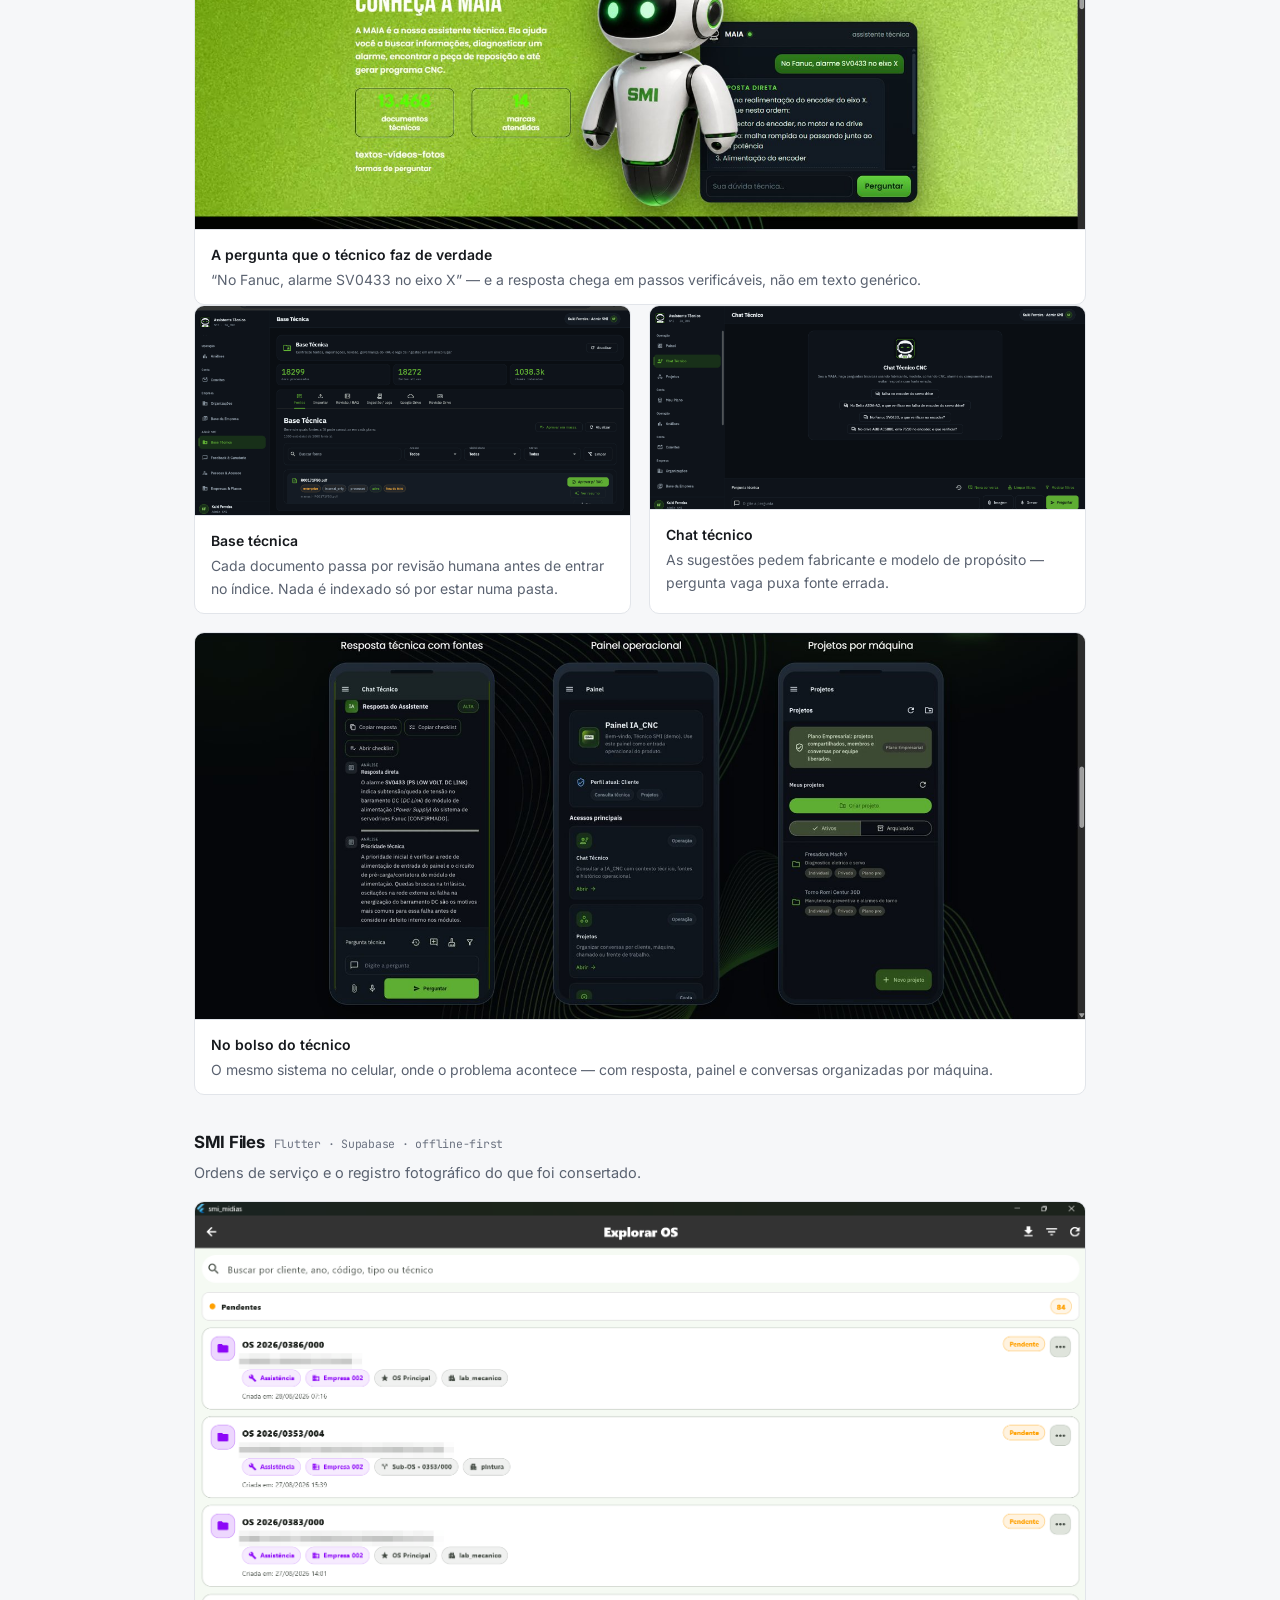
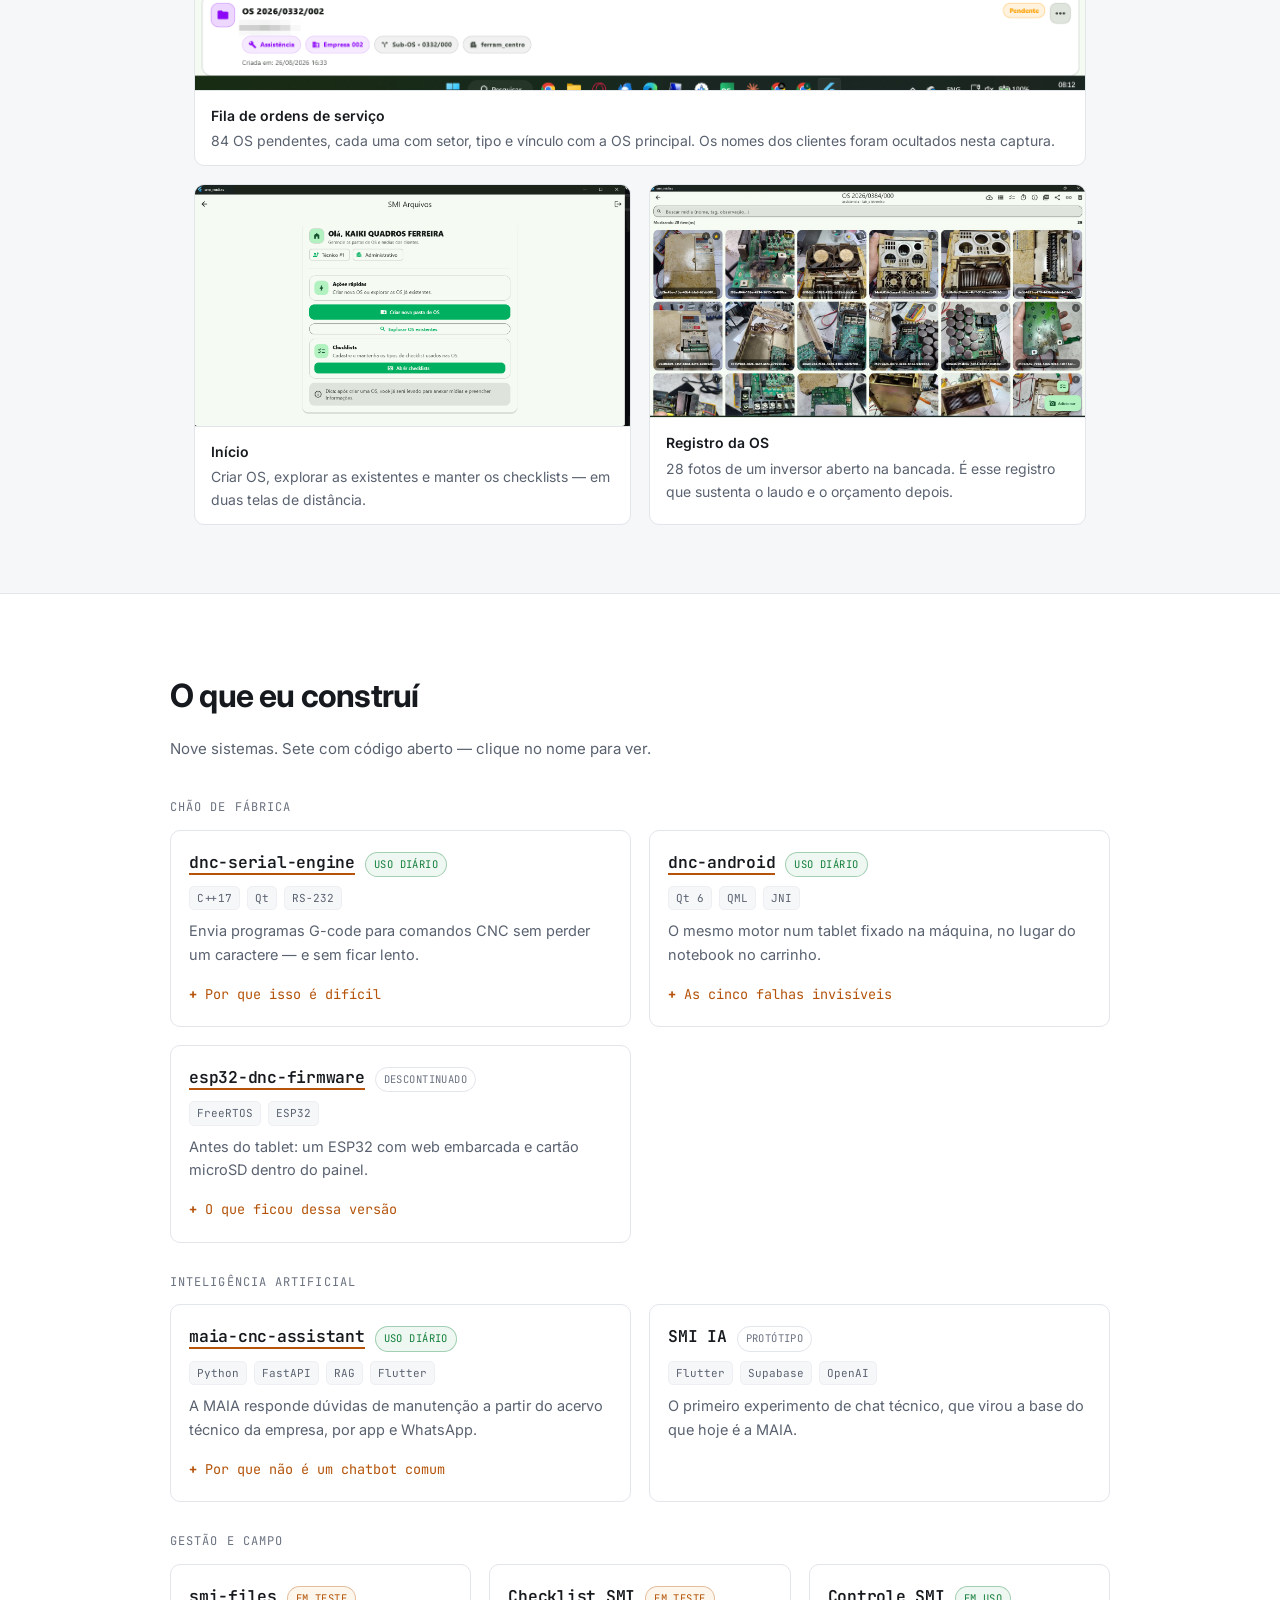
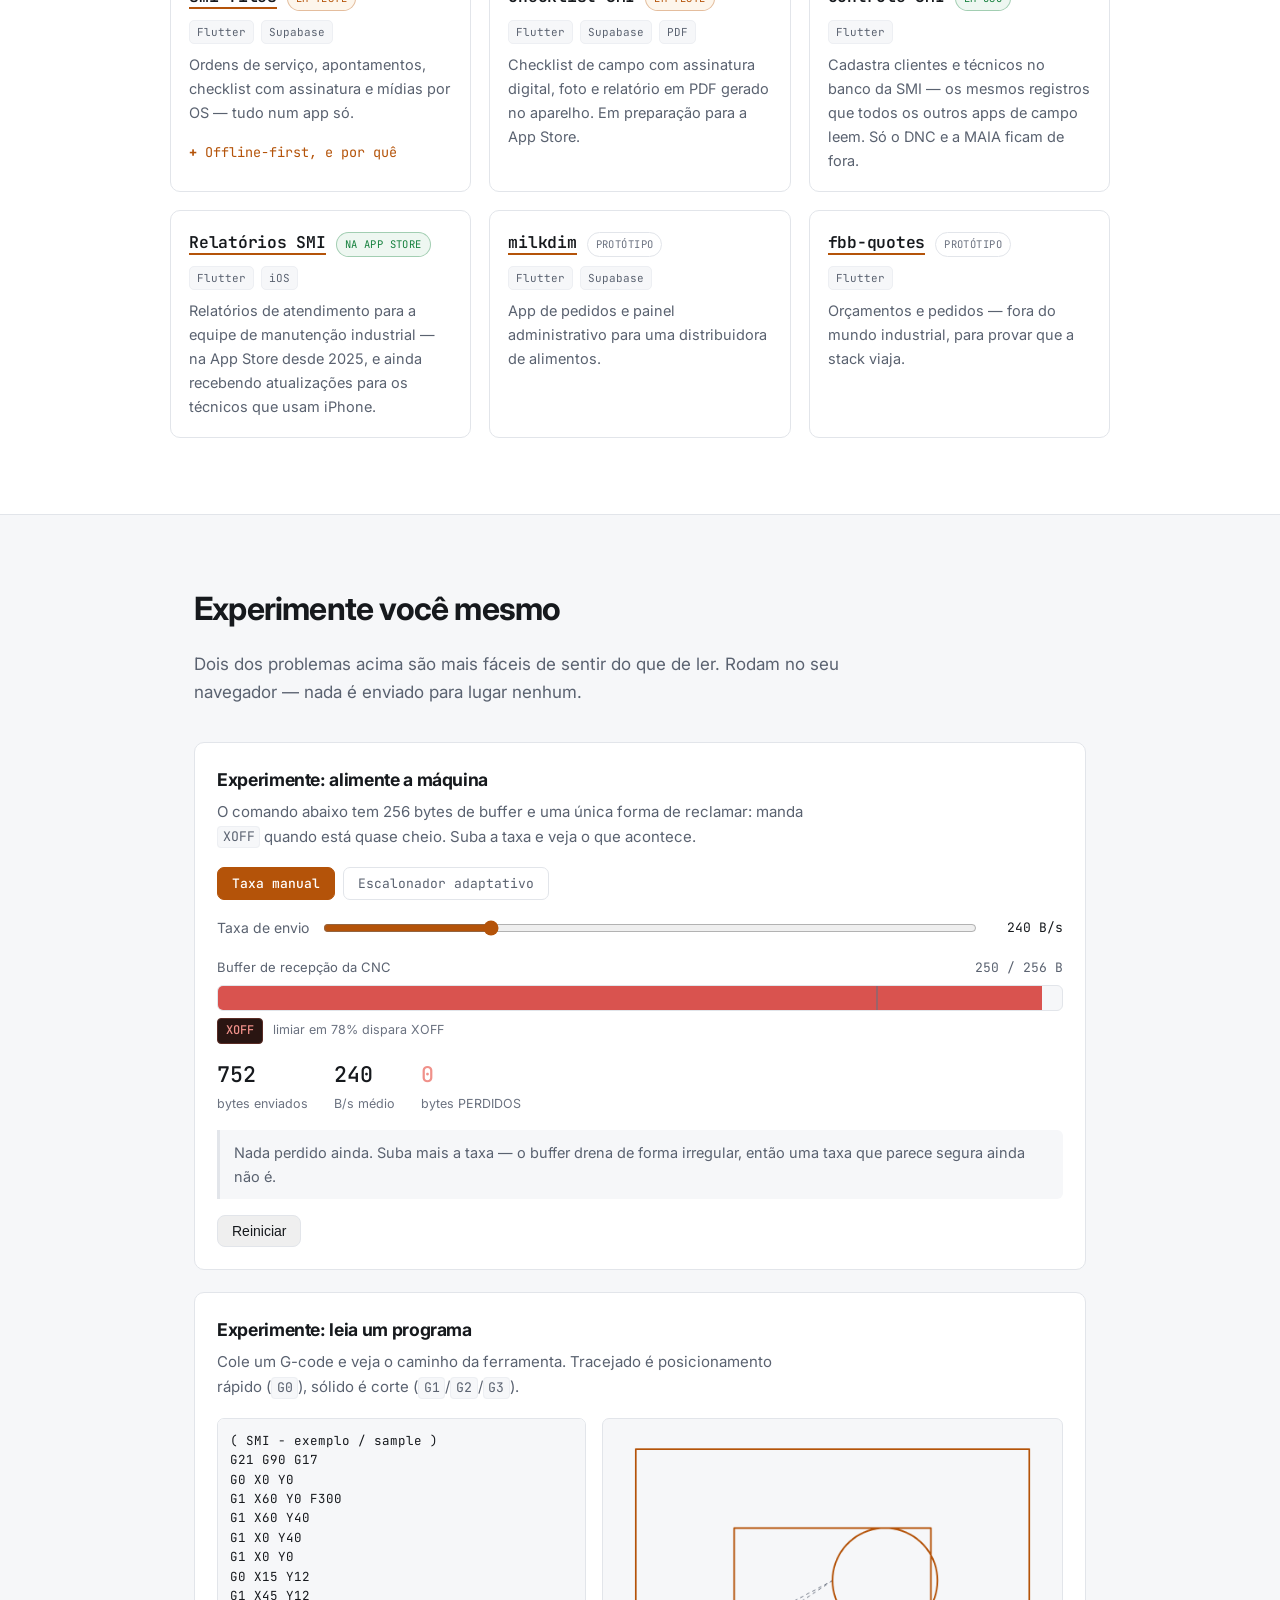
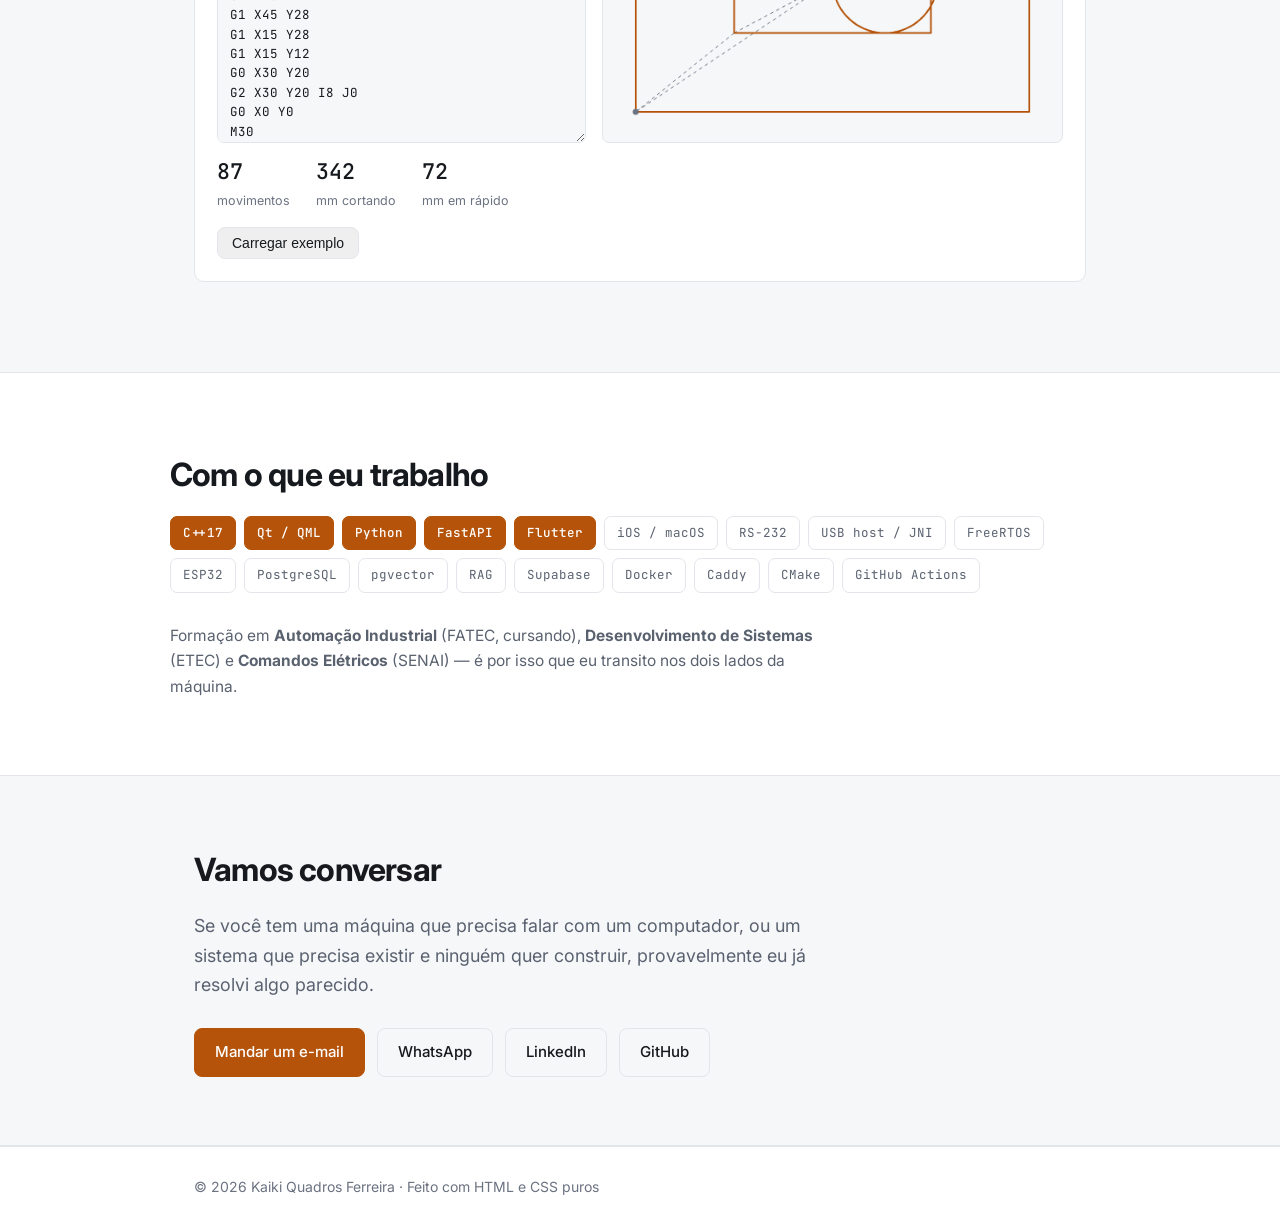
==== commit 3b9a719f: "Controle SMI is in use, not superseded It is the app that puts customers and technicians into the SM" ====
--- a/pt.html
+++ b/pt.html
@@ -315,10 +315,10 @@
       <article class="card">
         <div class="card-h">
           <h3><span class="nolink">Controle SMI</span></h3>
-          <span class="badge-state">substituído</span>
+          <span class="badge-state is-live">em uso</span>
         </div>
         <p class="tags"><span>Flutter</span></p>
-        <p>Gestão de técnicos e clientes — o primeiro passo antes da consolidação.</p>
+        <p>Cadastra clientes e técnicos no banco da SMI — os mesmos registros que todos os outros apps de campo leem. Só o DNC e a MAIA ficam de fora.</p>
       </article>
 
       <article class="card">
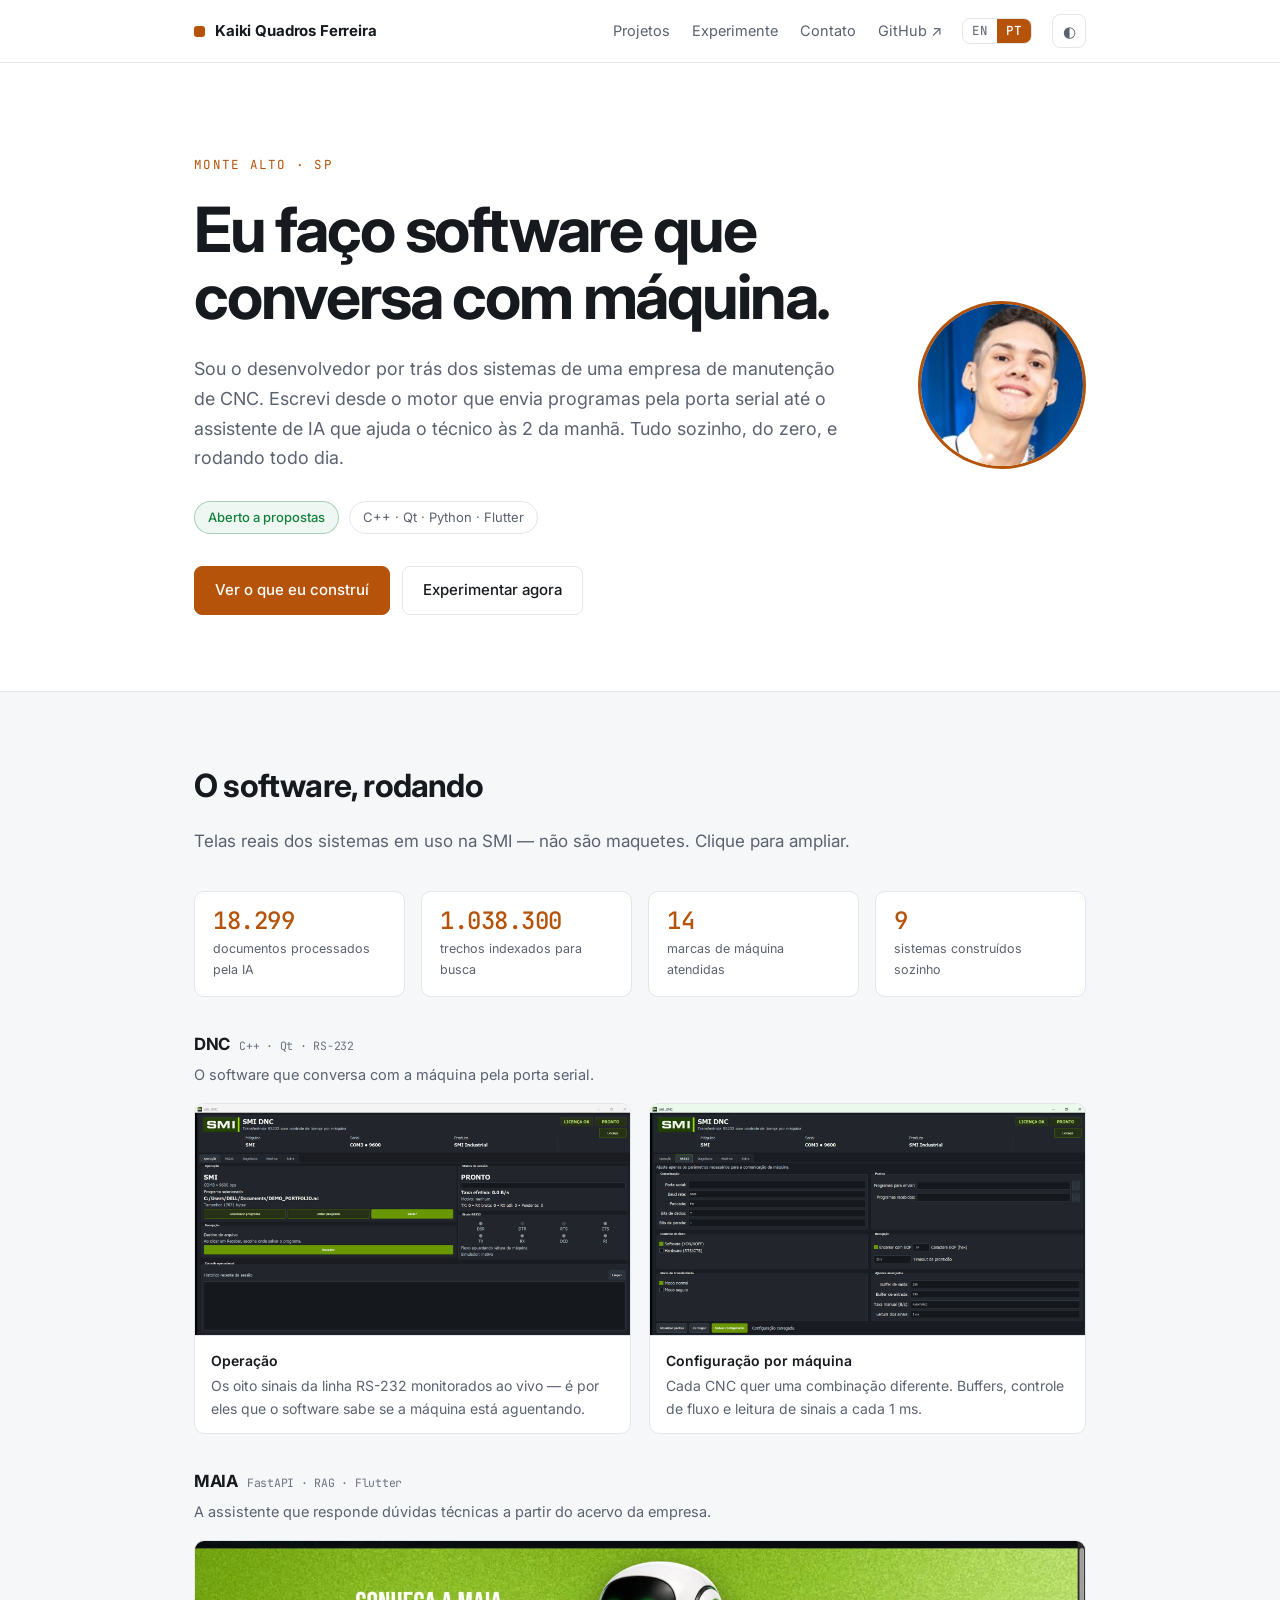
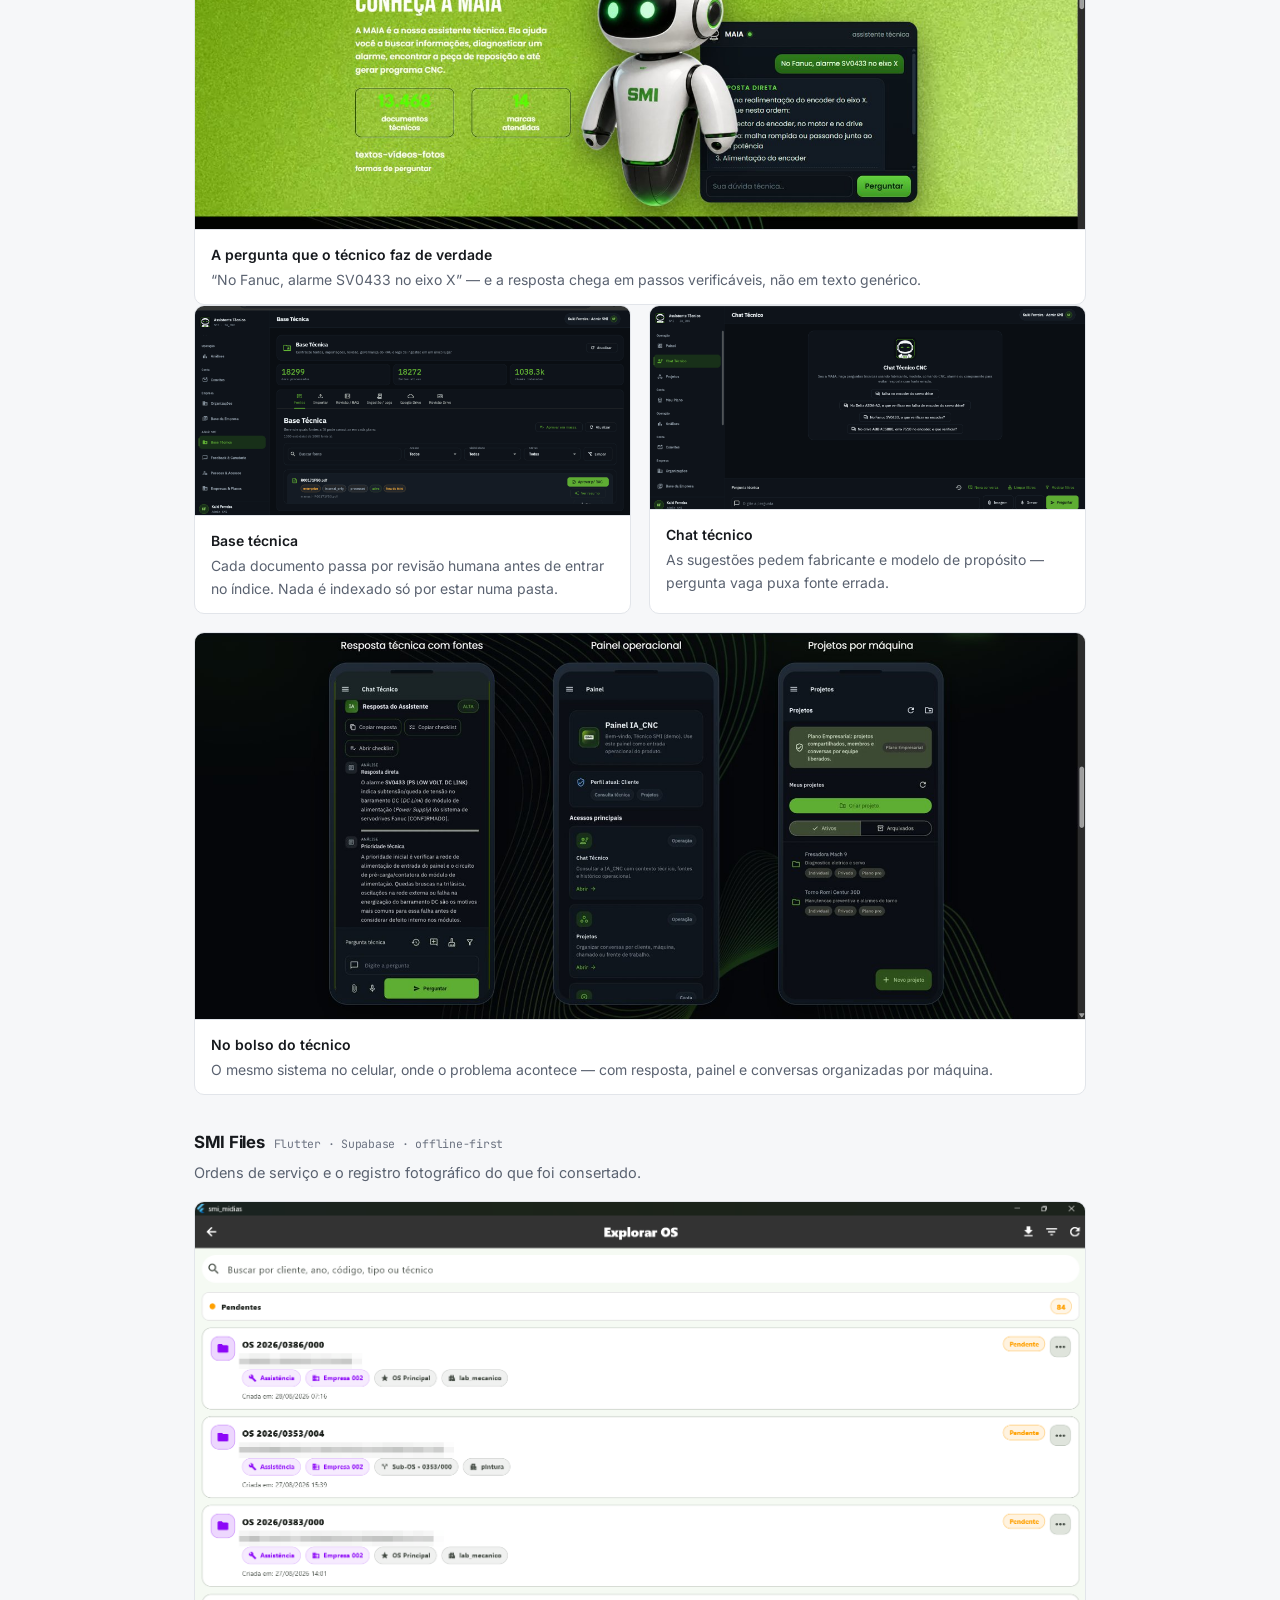
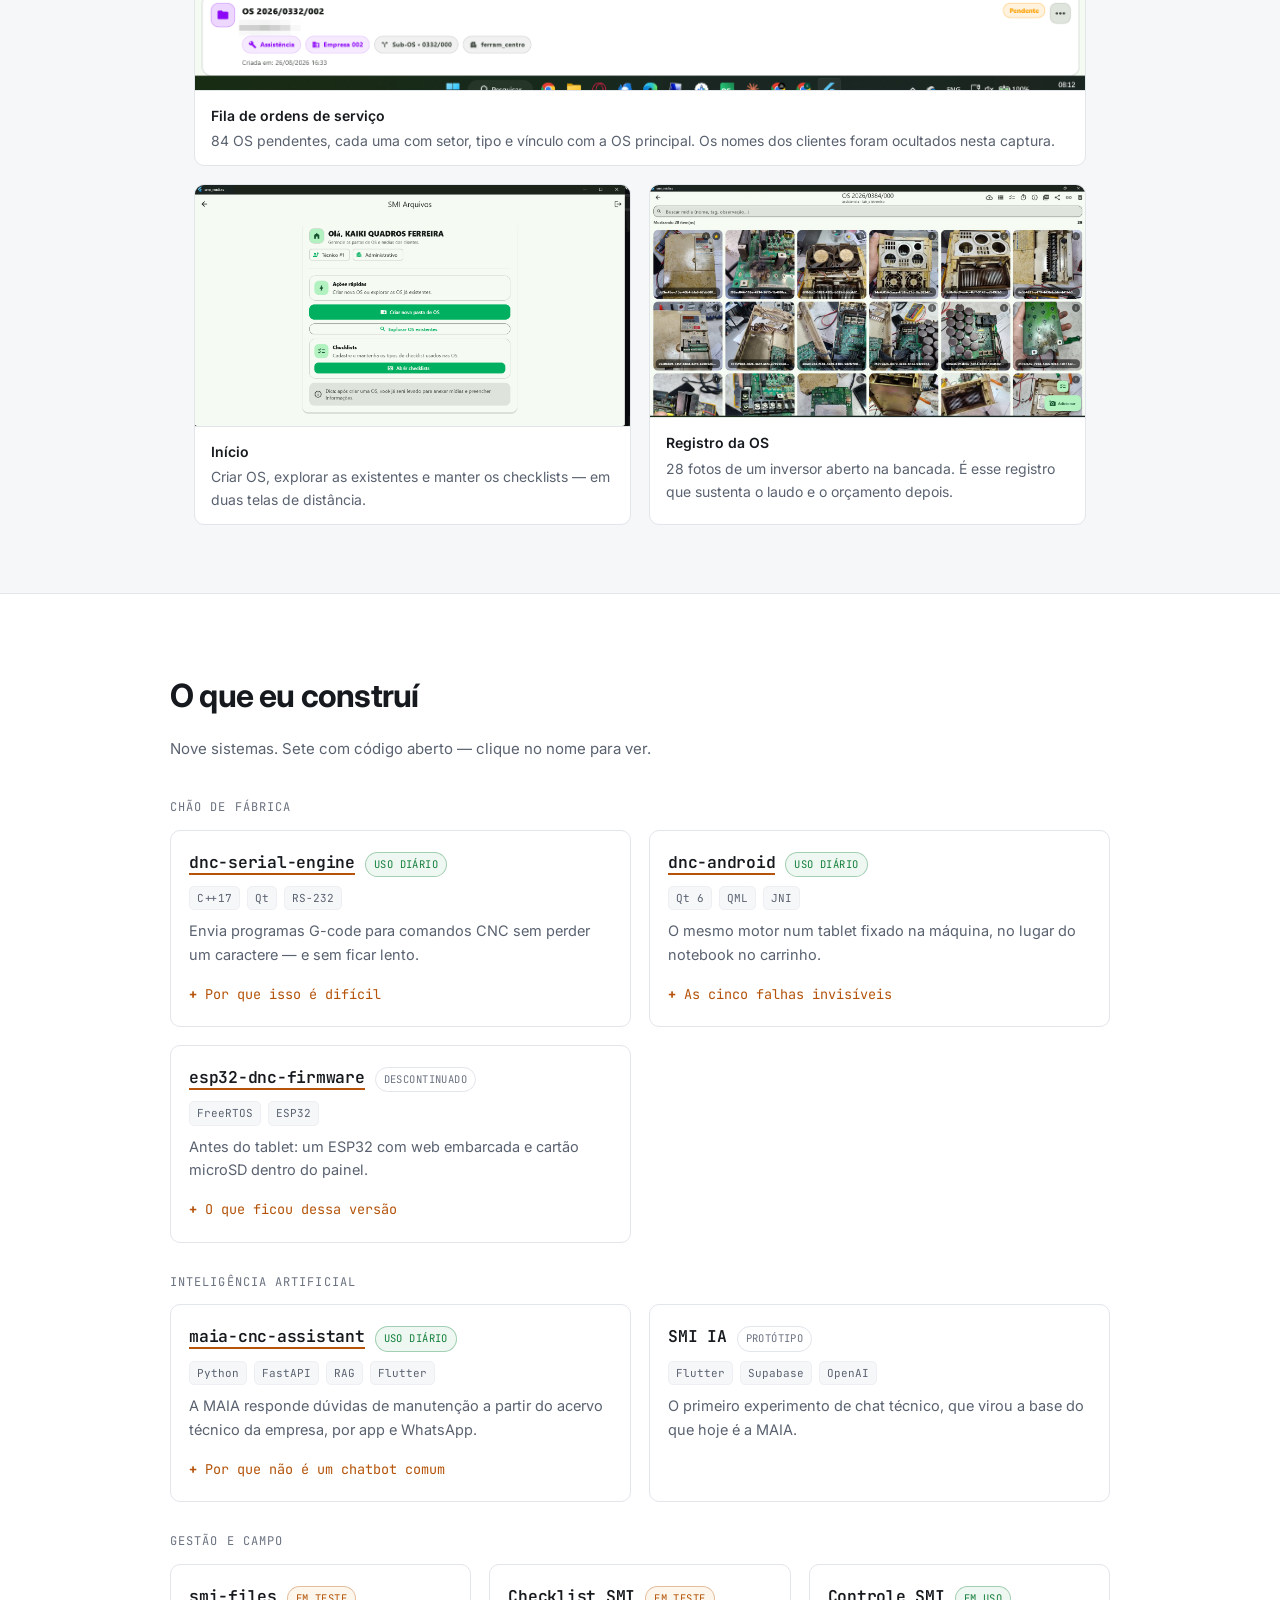
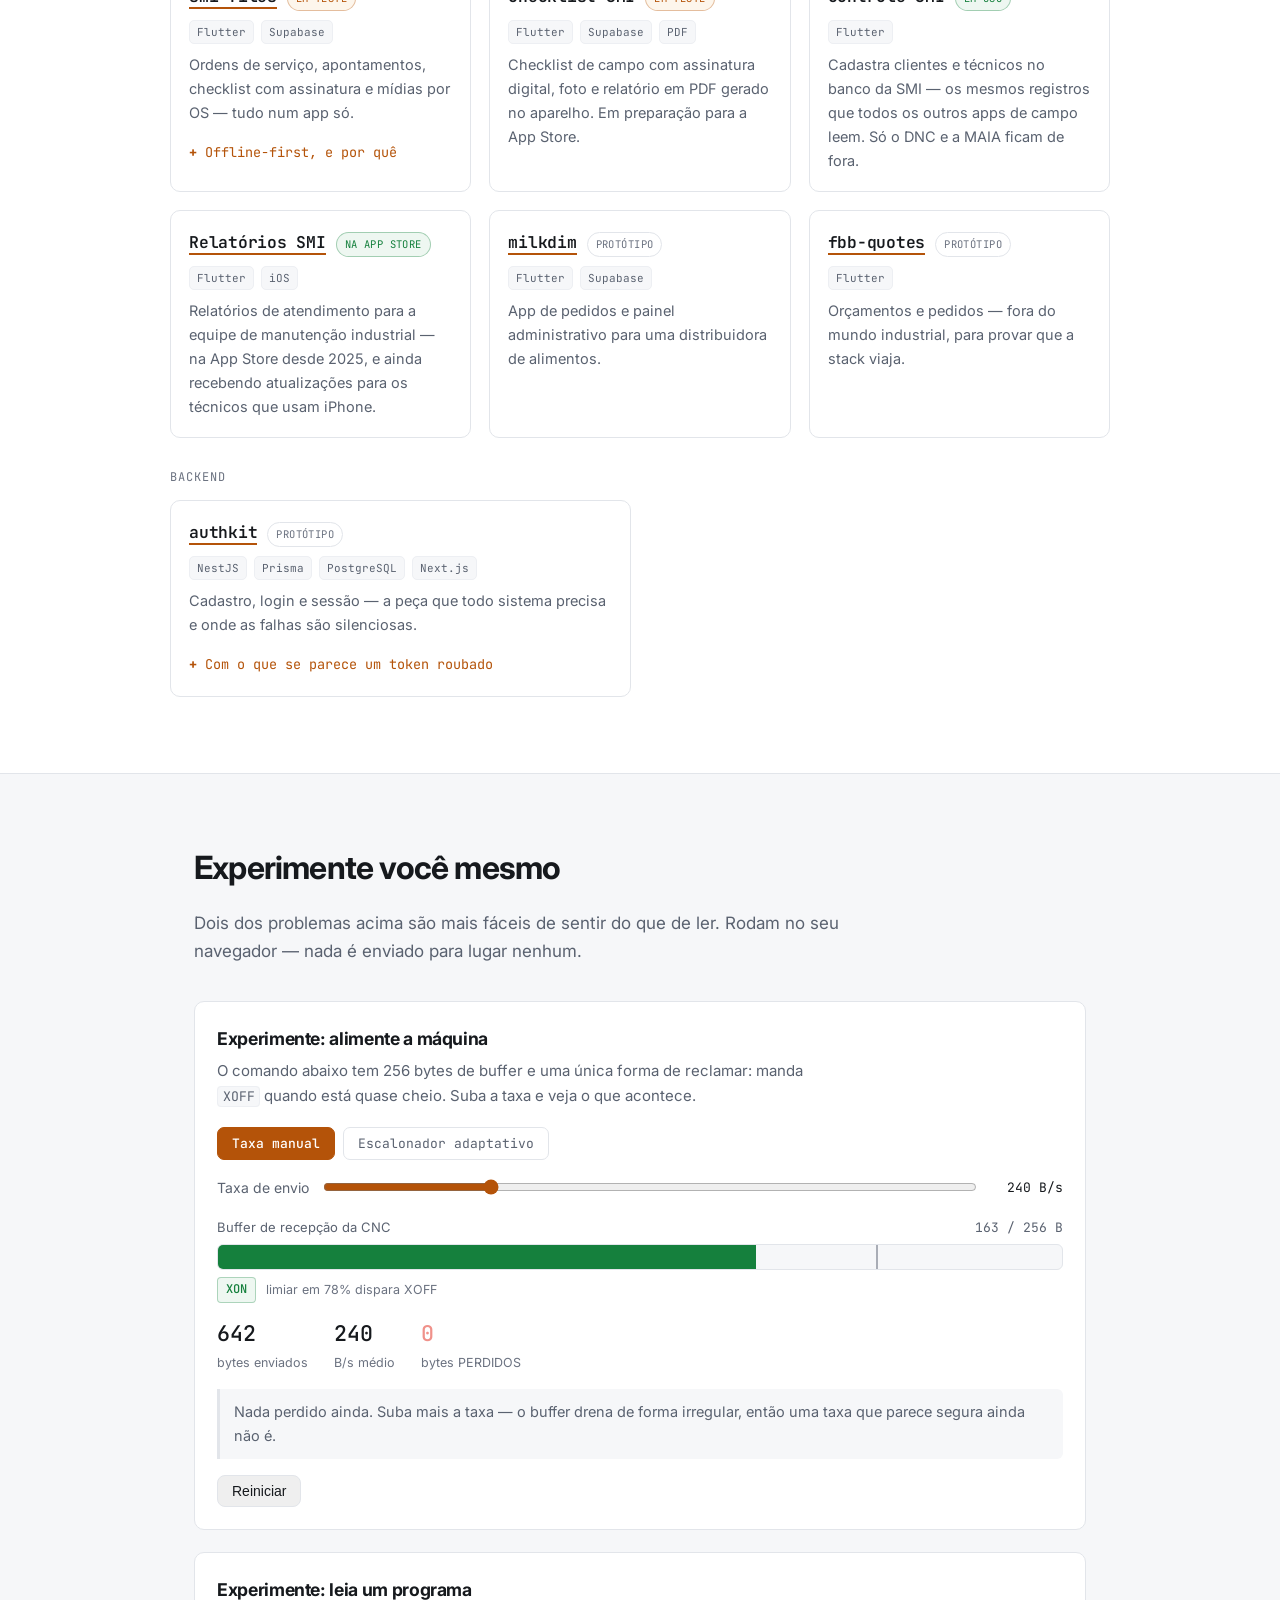
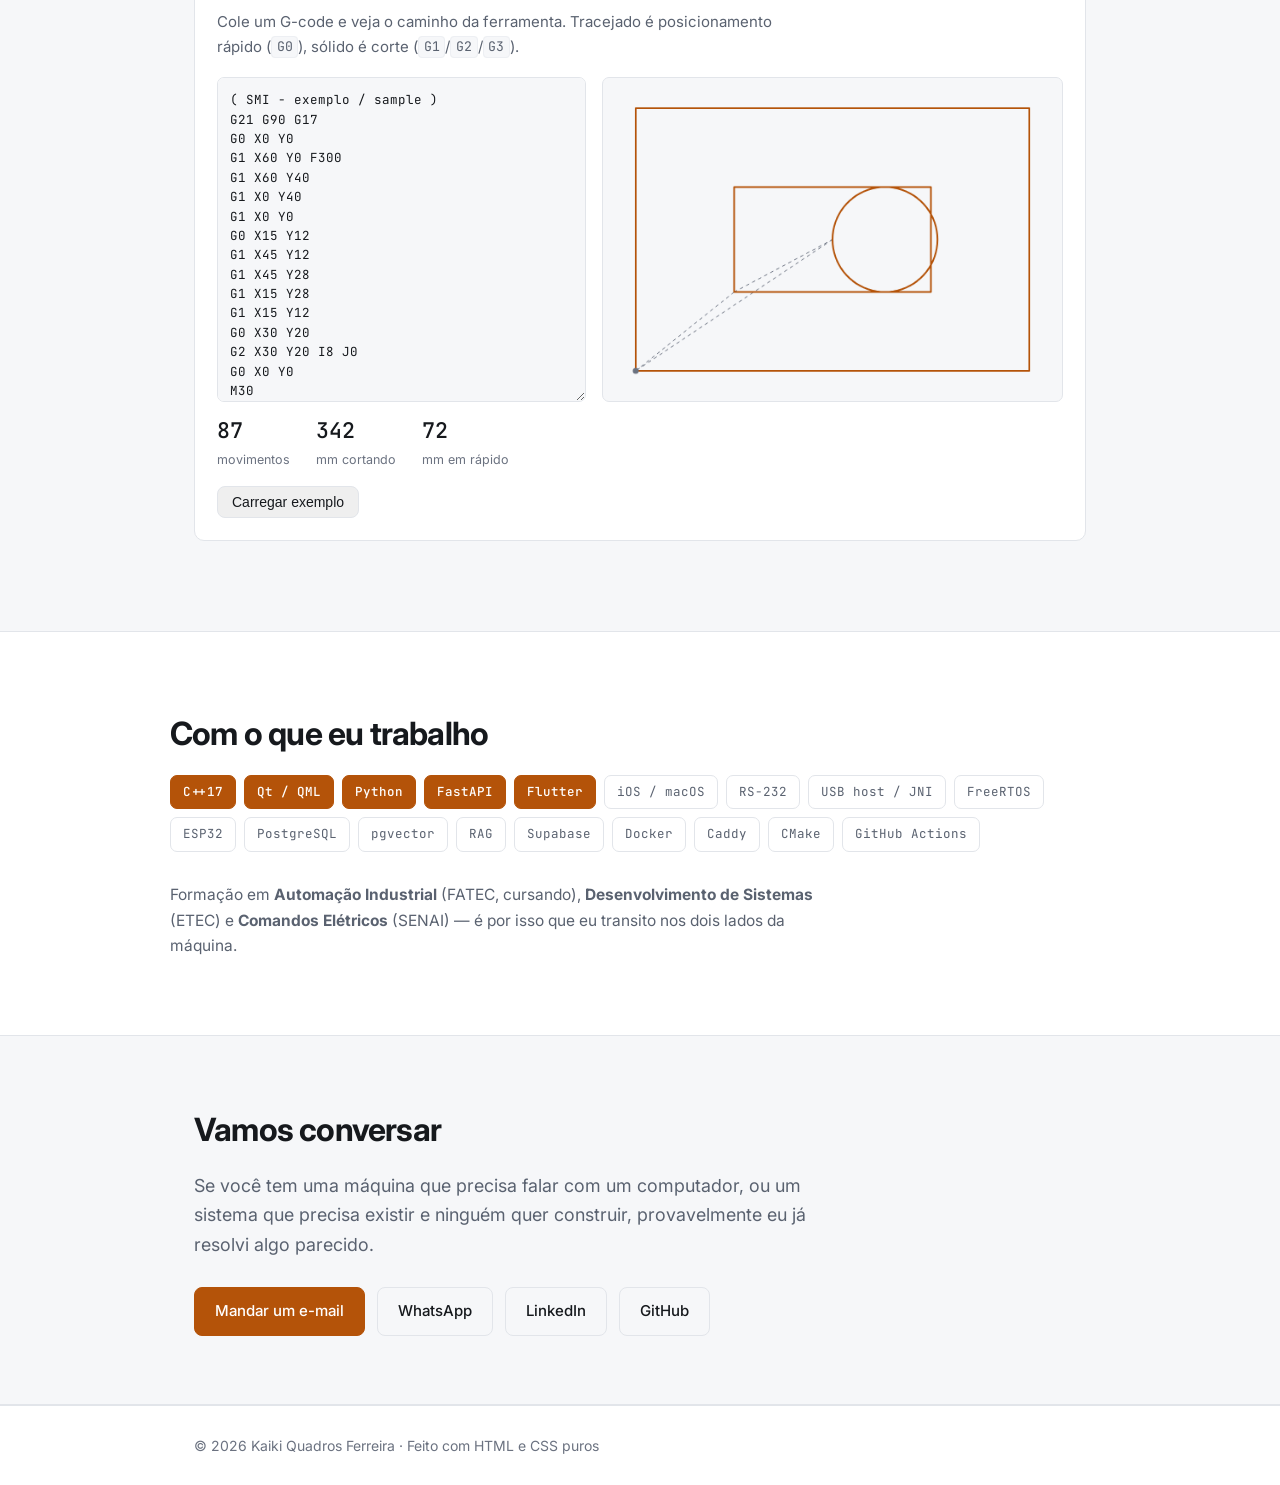
==== commit 22c6d0d4: "Add authkit under a Backend heading The card leads with reuse detection rather than with "a login sy" ====
--- a/pt.html
+++ b/pt.html
@@ -346,6 +346,41 @@
         </div>
         <p class="tags"><span>Flutter</span></p>
         <p>Orçamentos e pedidos — fora do mundo industrial, para provar que a stack viaja.</p>
+      </article>
+
+    </div>
+
+    <p class="subhead">Backend</p>
+    <div class="pgrid">
+
+      <article class="card">
+        <div class="card-h">
+          <h3><a href="https://github.com/dev-kaiki/authkit" target="_blank" rel="noopener">authkit</a></h3>
+          <span class="badge-state">protótipo</span>
+        </div>
+        <p class="tags"><span>NestJS</span><span>Prisma</span><span>PostgreSQL</span><span>Next.js</span></p>
+        <p>Cadastro, login e sessão — a peça que todo sistema precisa e onde as falhas são silenciosas.</p>
+        <details class="more">
+          <summary>Com o que se parece um token roubado</summary>
+          <div class="more-body">
+            <p>
+              O refresh token é guardado apenas como hash SHA-256, então um vazamento do banco não
+              entrega nada que possa ser reapresentado, e cada uso rotaciona o token.
+            </p>
+            <p>
+              Refresh token é de uso único, então apresentá-lo duas vezes significa que duas partes
+              o têm. É com isso que um token roubado se parece, e o servidor trata assim: revoga a
+              <strong>família inteira de tokens</strong> do usuário, encerrando todas as sessões em
+              vez de deixar o ladrão trafegando ao lado do dono.
+            </p>
+            <p>
+              O login confere contra um hash-chamariz quando o e-mail não existe, para que errar o
+              endereço e errar a senha levem o mesmo tempo — senão o tempo de resposta sozinho
+              lista quem tem conta. Autenticação e papel são guards globais: rota criada depois
+              nasce protegida, e só sai disso com um <code>@Public()</code> explícito.
+            </p>
+          </div>
+        </details>
       </article>
 
     </div>
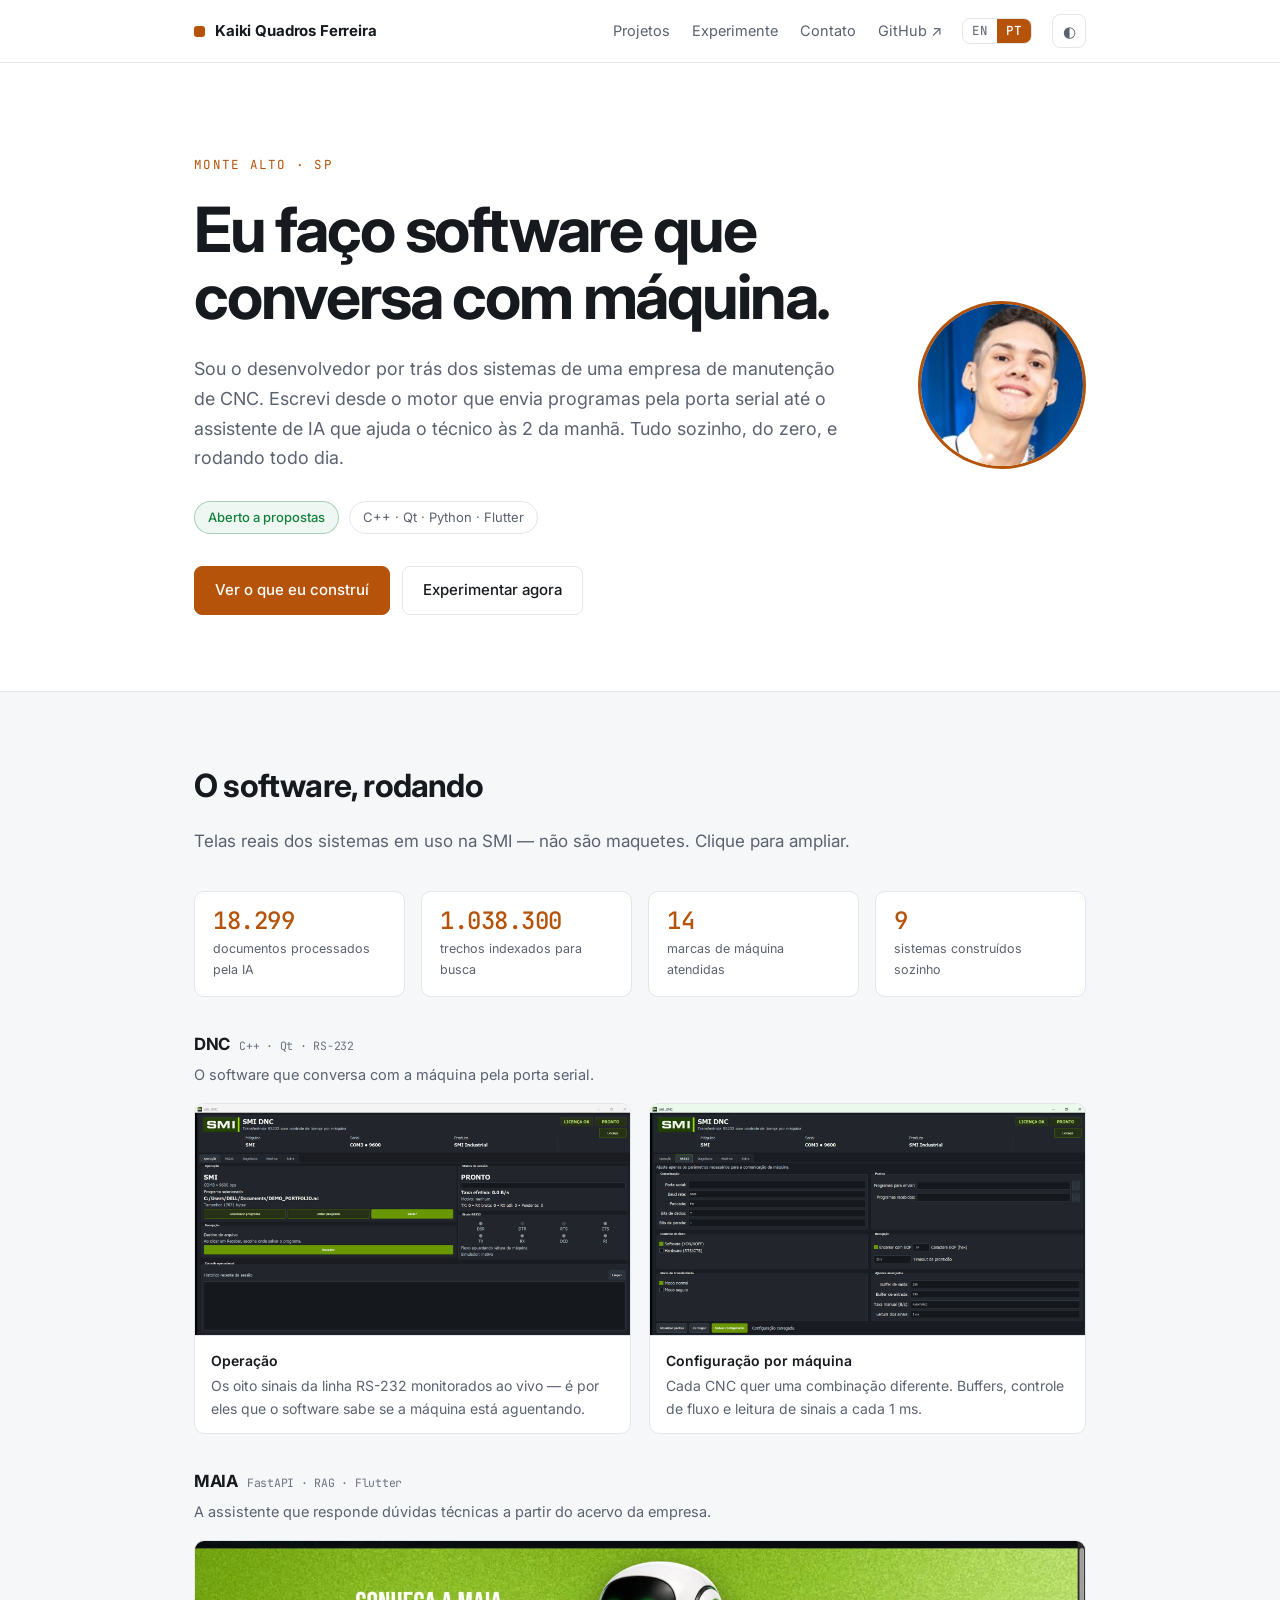
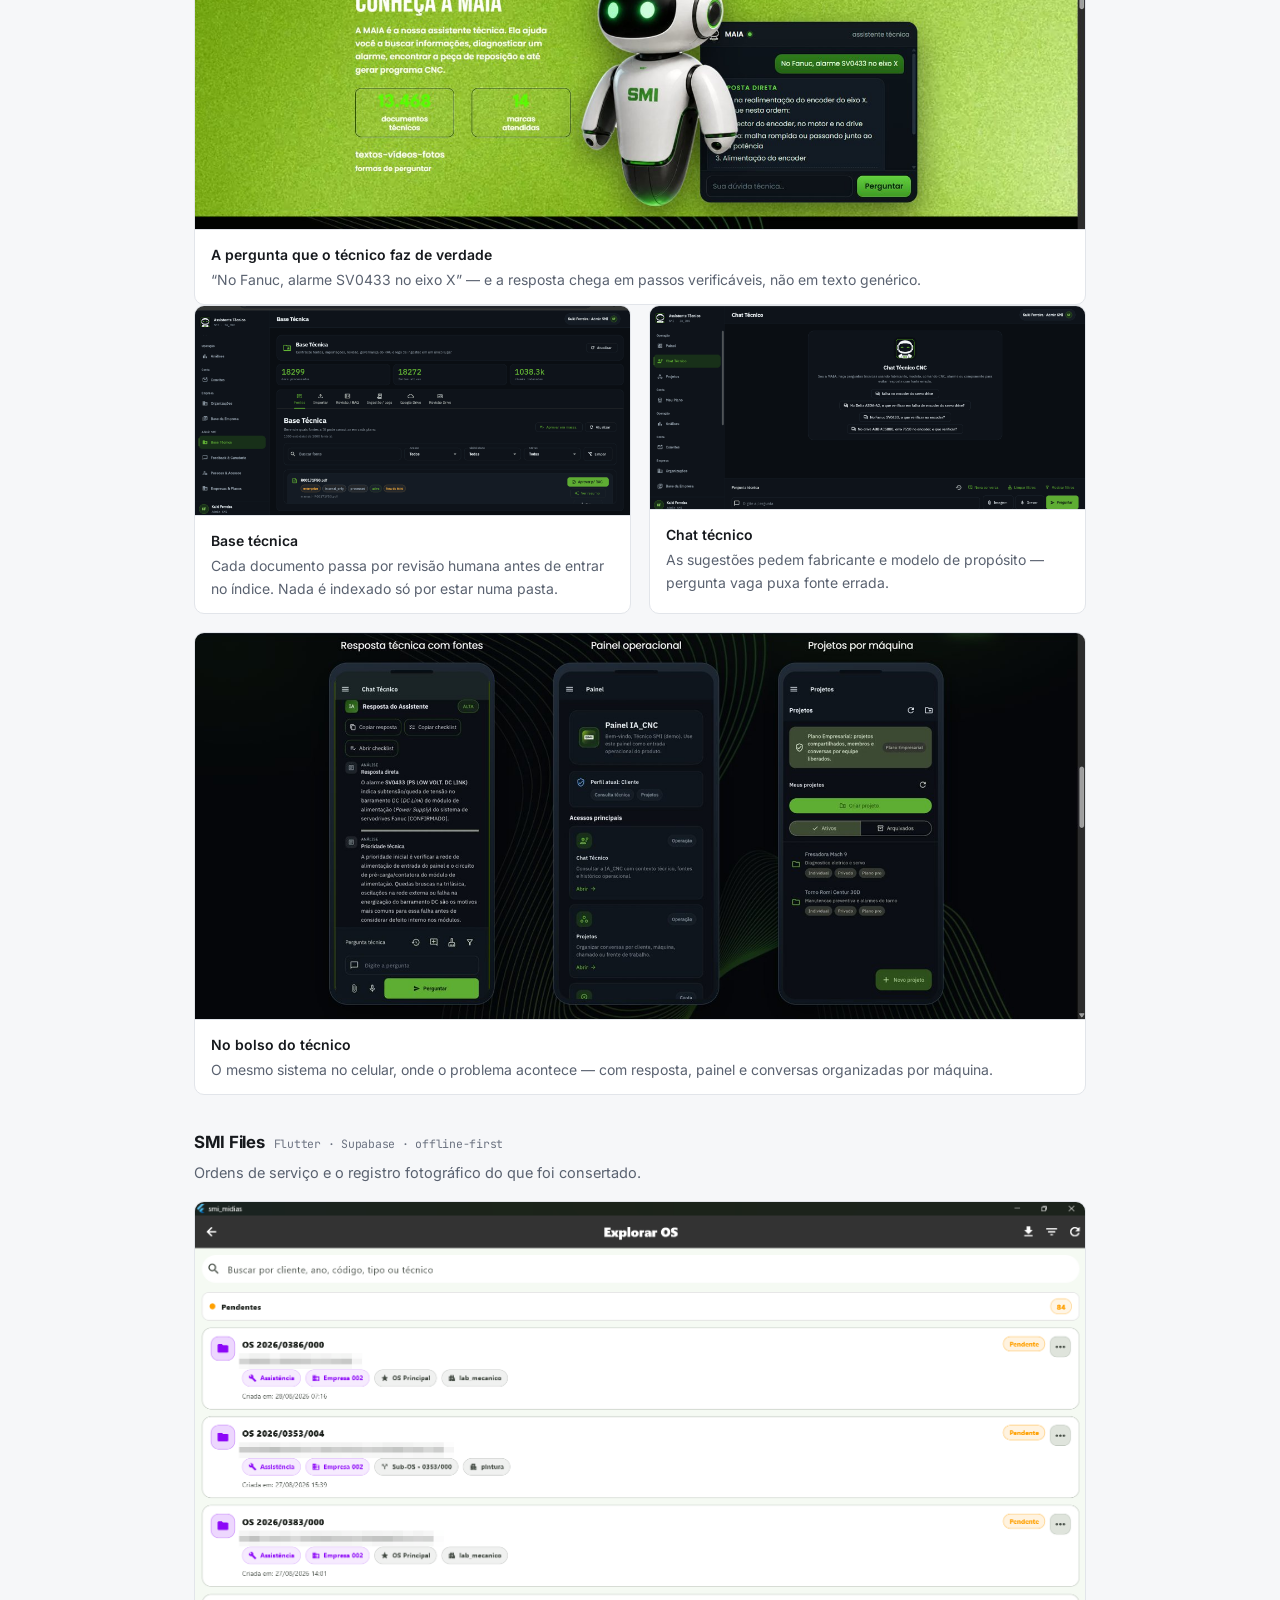
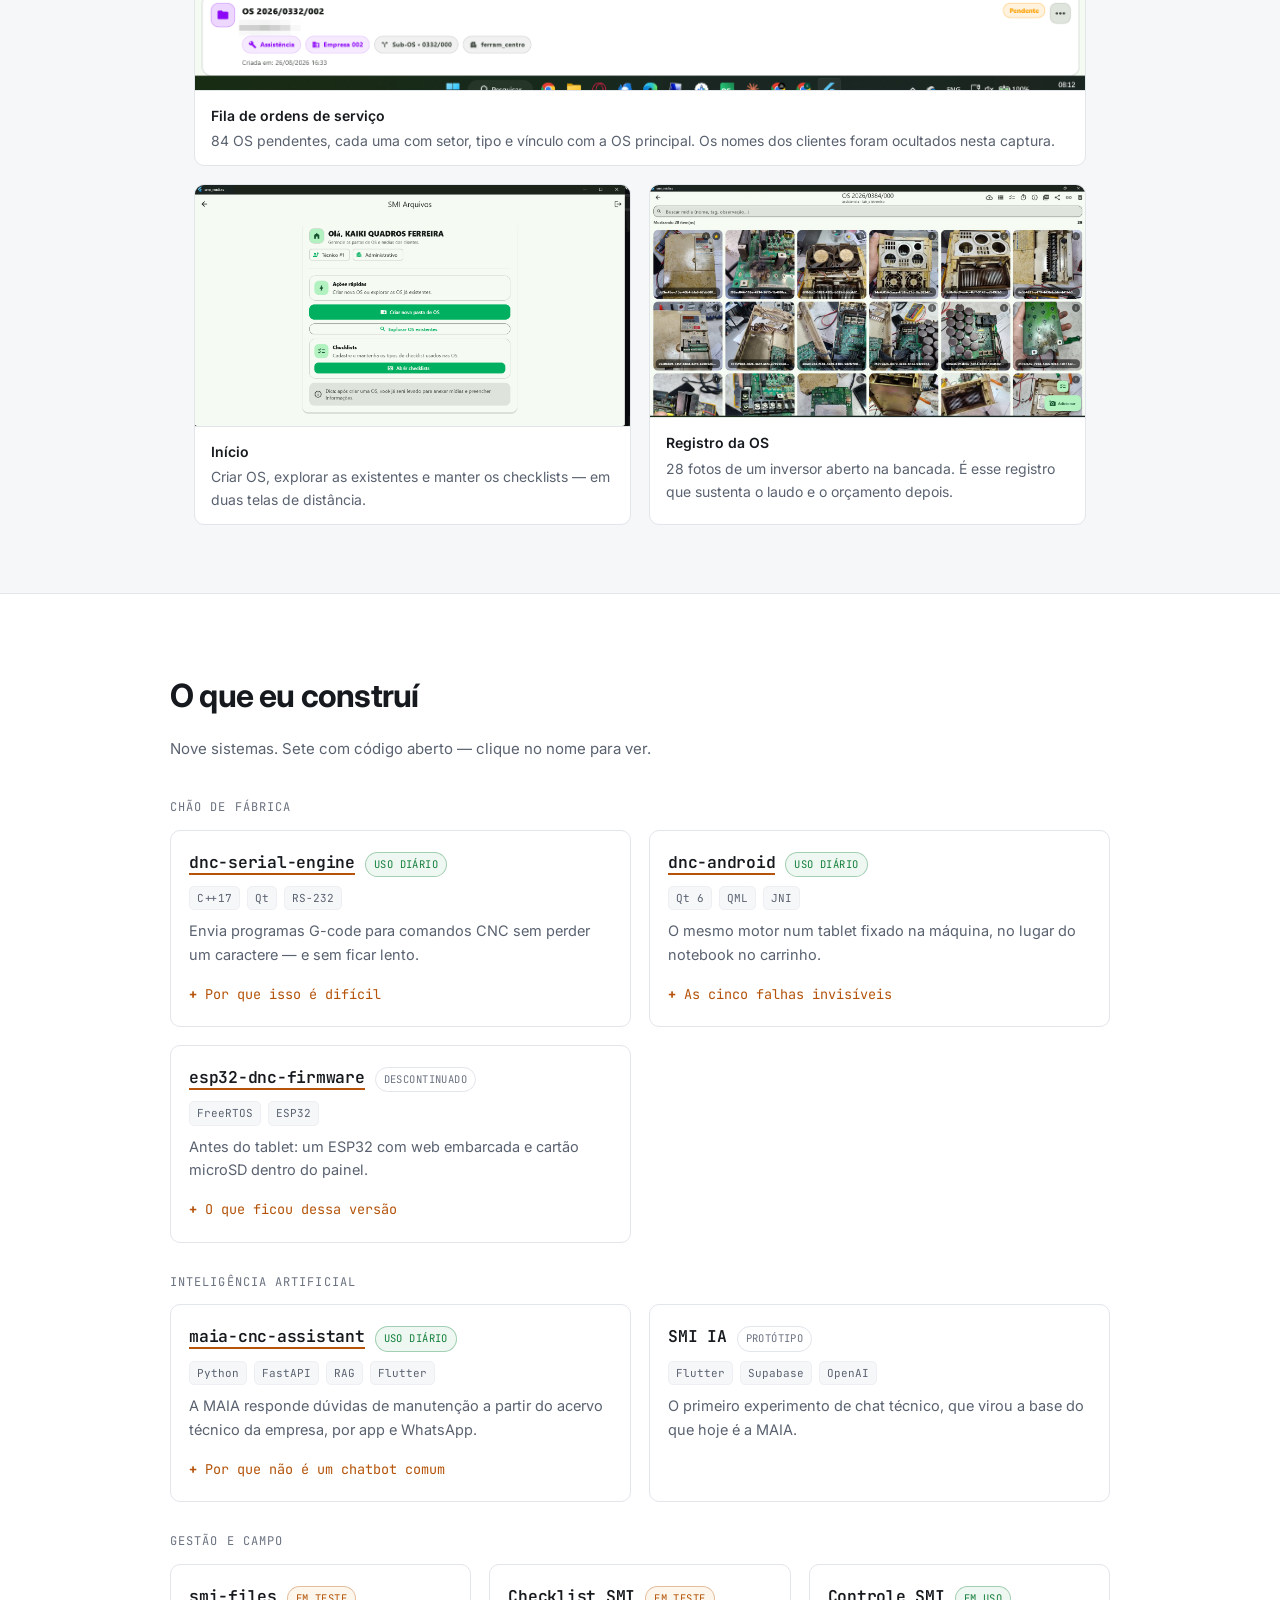
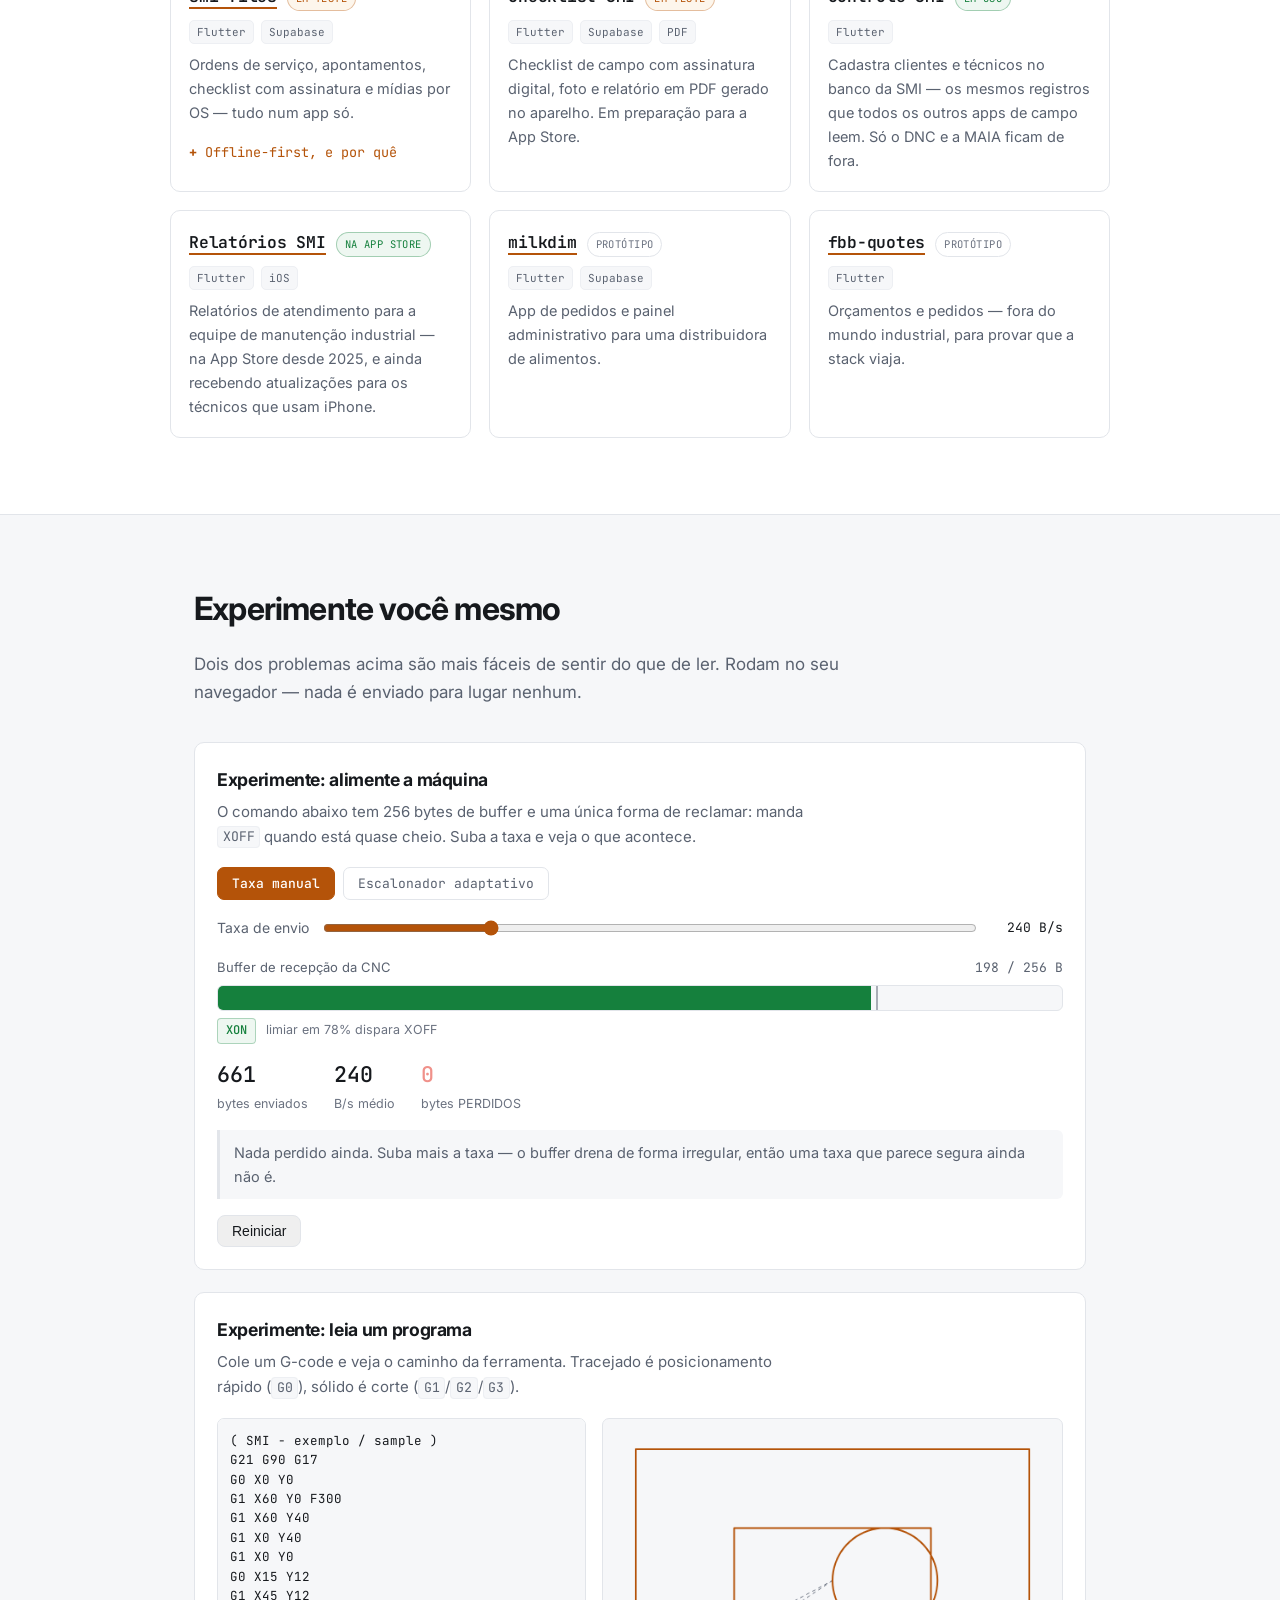
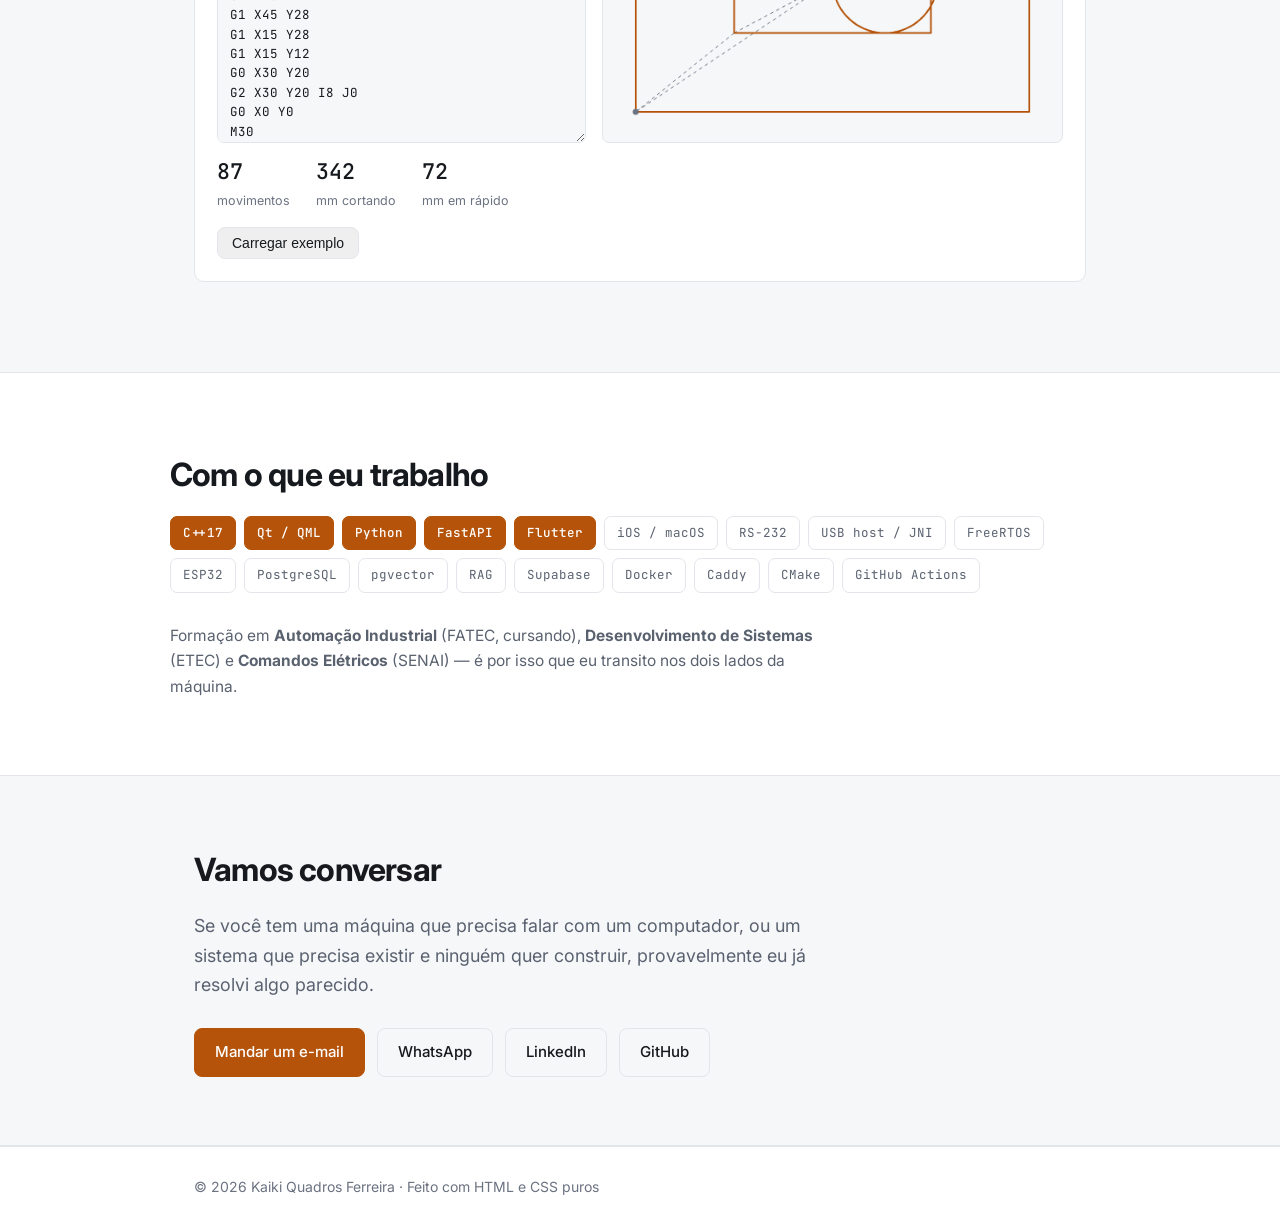
==== commit 61a0b8c4: "Drop the authkit card Nothing is deployed behind it, and the repo is going quiet.  Co-Authored-By: C" ====
--- a/pt.html
+++ b/pt.html
@@ -346,41 +346,6 @@
         </div>
         <p class="tags"><span>Flutter</span></p>
         <p>Orçamentos e pedidos — fora do mundo industrial, para provar que a stack viaja.</p>
-      </article>
-
-    </div>
-
-    <p class="subhead">Backend</p>
-    <div class="pgrid">
-
-      <article class="card">
-        <div class="card-h">
-          <h3><a href="https://github.com/dev-kaiki/authkit" target="_blank" rel="noopener">authkit</a></h3>
-          <span class="badge-state">protótipo</span>
-        </div>
-        <p class="tags"><span>NestJS</span><span>Prisma</span><span>PostgreSQL</span><span>Next.js</span></p>
-        <p>Cadastro, login e sessão — a peça que todo sistema precisa e onde as falhas são silenciosas.</p>
-        <details class="more">
-          <summary>Com o que se parece um token roubado</summary>
-          <div class="more-body">
-            <p>
-              O refresh token é guardado apenas como hash SHA-256, então um vazamento do banco não
-              entrega nada que possa ser reapresentado, e cada uso rotaciona o token.
-            </p>
-            <p>
-              Refresh token é de uso único, então apresentá-lo duas vezes significa que duas partes
-              o têm. É com isso que um token roubado se parece, e o servidor trata assim: revoga a
-              <strong>família inteira de tokens</strong> do usuário, encerrando todas as sessões em
-              vez de deixar o ladrão trafegando ao lado do dono.
-            </p>
-            <p>
-              O login confere contra um hash-chamariz quando o e-mail não existe, para que errar o
-              endereço e errar a senha levem o mesmo tempo — senão o tempo de resposta sozinho
-              lista quem tem conta. Autenticação e papel são guards globais: rota criada depois
-              nasce protegida, e só sai disso com um <code>@Public()</code> explícito.
-            </p>
-          </div>
-        </details>
       </article>
 
     </div>
